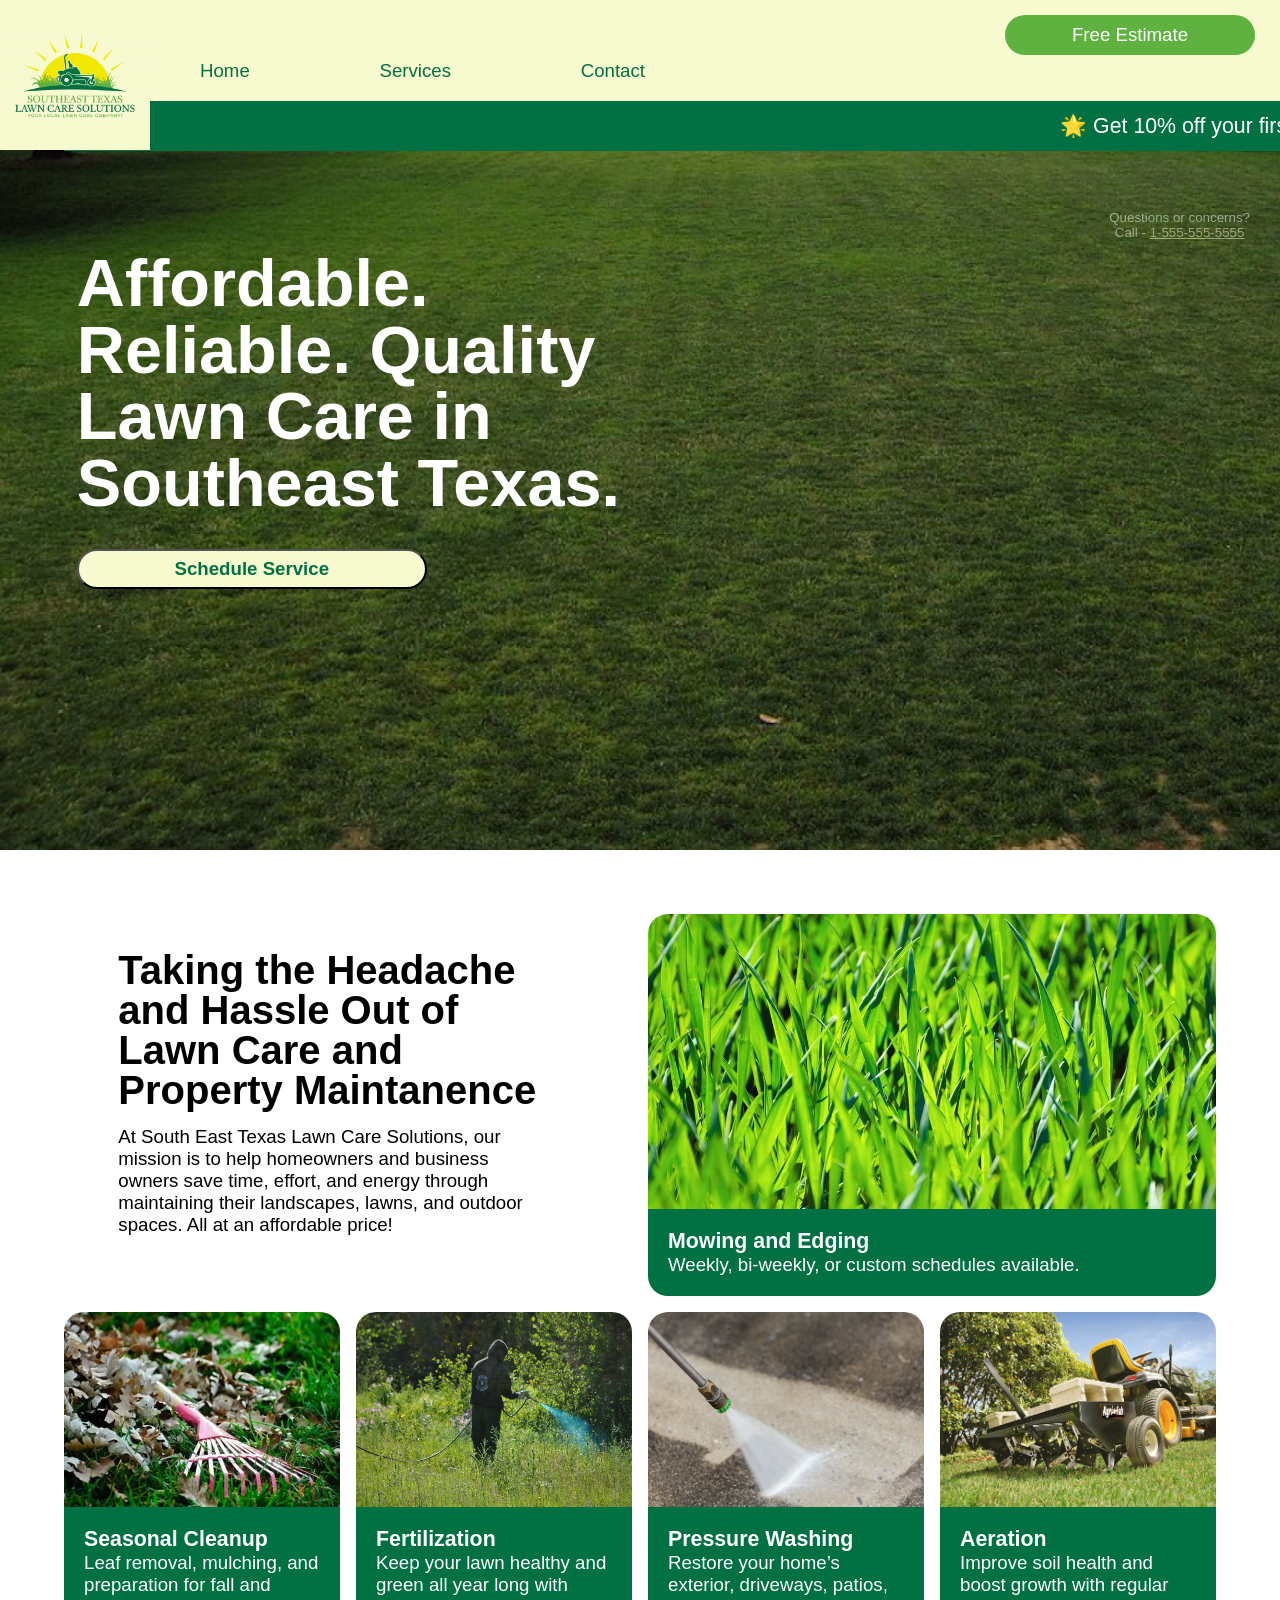
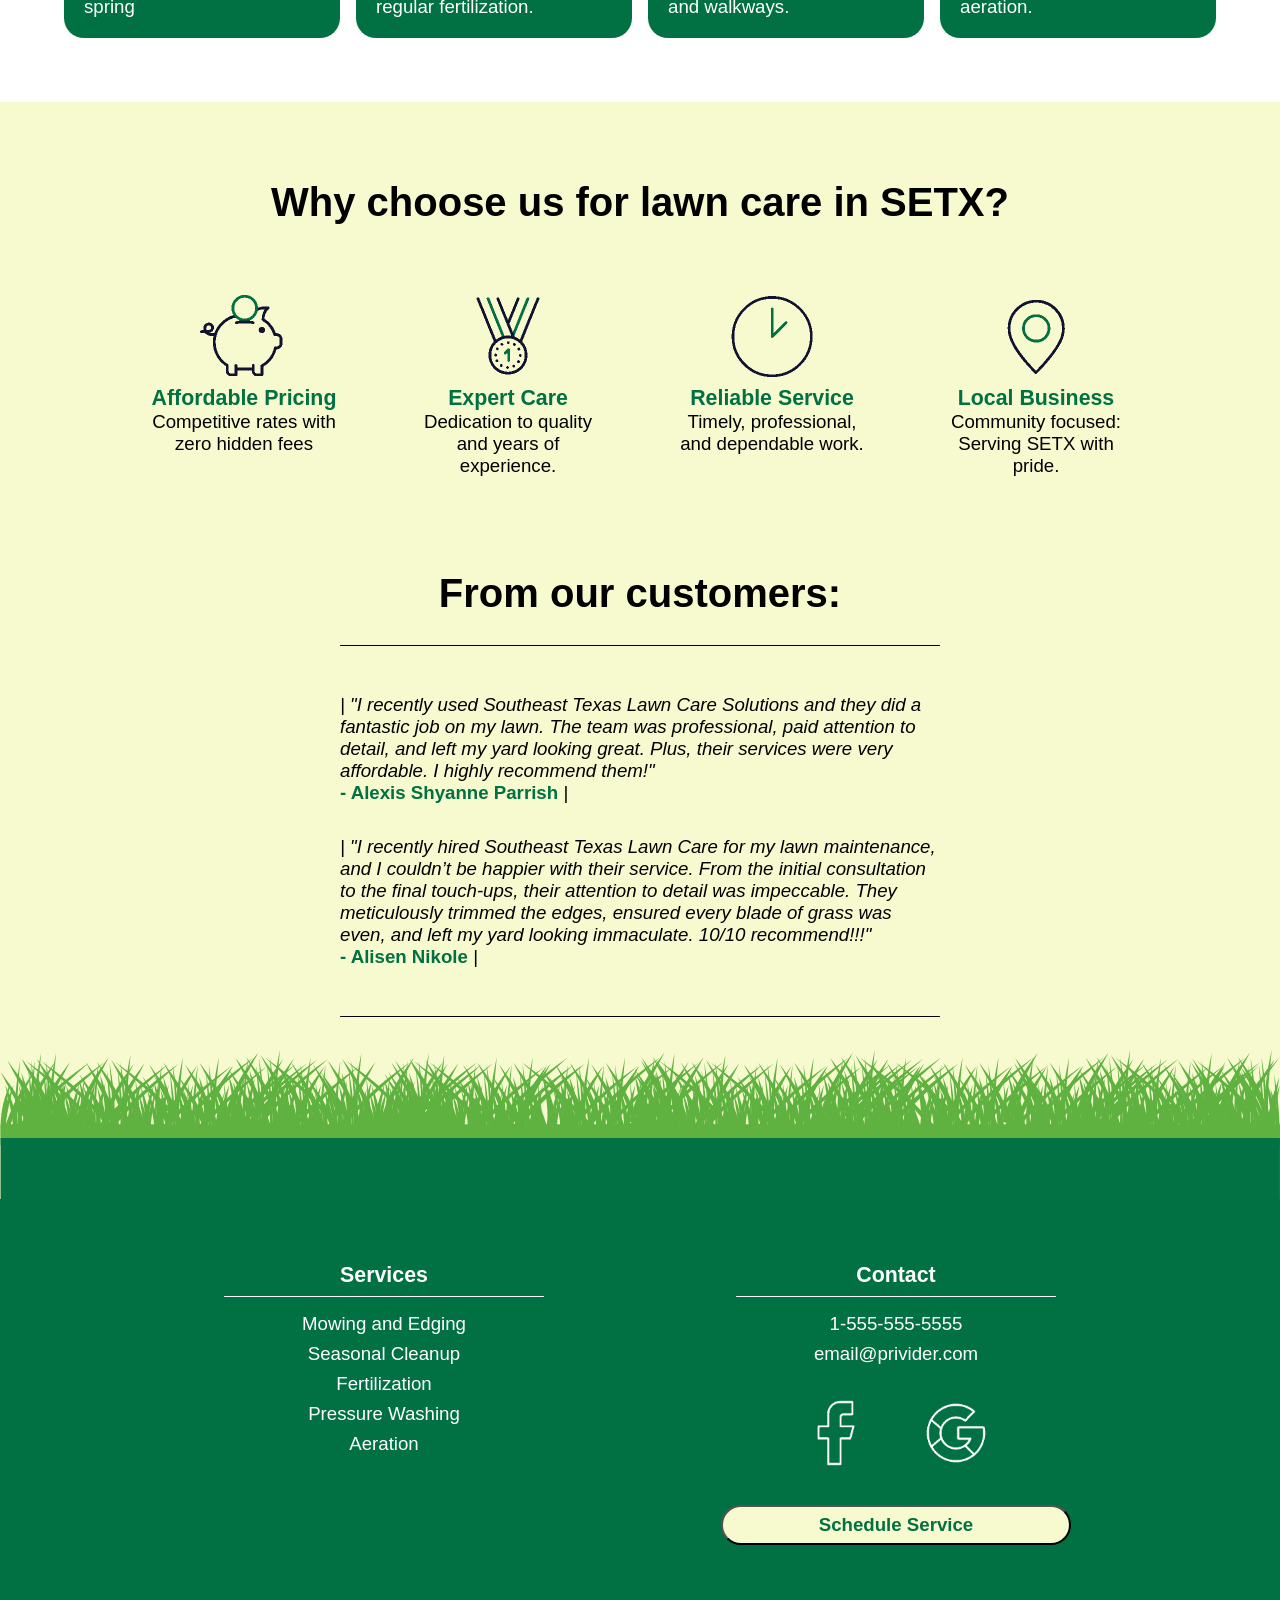
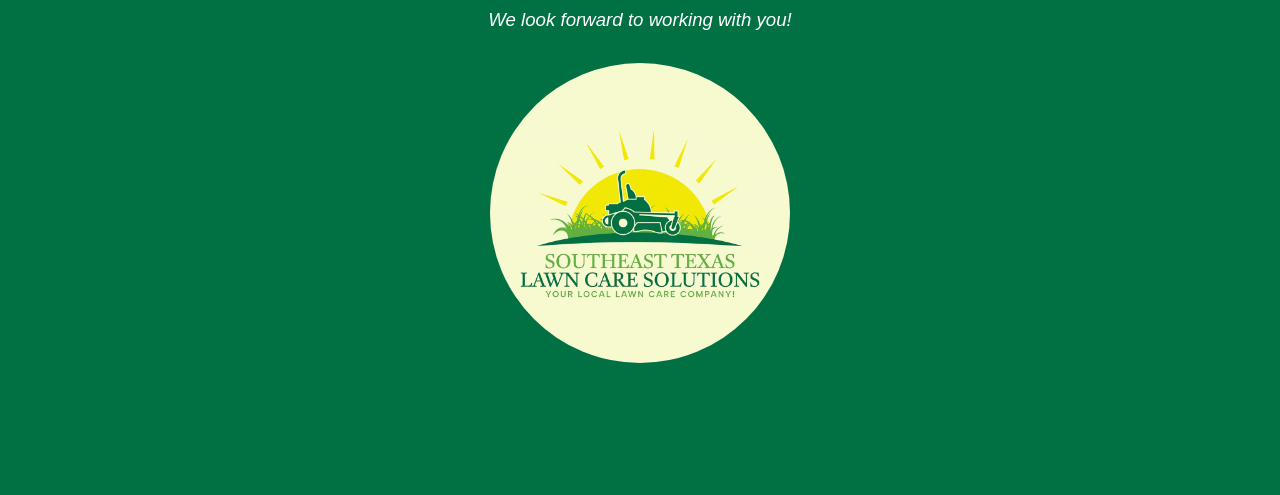
==== index.html @ 1171297b "first commit - pushing code and assets" ====
<!DOCTYPE html>

<head>
    <meta charset="UTF-8">
    <meta name="viewport" content="width=device-width, initial-scale=1.0">
    <meta http-equiv="X-UA-Compatible" content="ie=edge">
    <meta name="robots" content="index, follow" />

    <link rel="stylesheet" href="./style.css">
    <title>Lawn Care</title>


    <!-- scripts -->
    <script src="https://cdnjs.cloudflare.com/ajax/libs/gsap/3.12.2/gsap.min.js"></script>

</head>

<body>
    <nav>
        <img src="./assets/setxLawnCare.jpg" alt="SETX lawncare solutions logo">
        <ul>
            <li>Home</li>
            <li>Services</li>
            <li>Contact</li>
        </ul>
        <button>Free Estimate</button>
        <div>
            <p> 🌟 Get 10% off your first month of lawn care! 🌟 </p>
        </div>
    </nav>
    <section id="hero">
        <h1>Affordable. Reliable. Quality Lawn Care in Southeast Texas.</h1>
        <button>Schedule Service</button>

        <p>Questions or concerns?
            <br>
            Call - <a href="">1-555-555-5555</a>
        </p>
    </section>
    <section id="services">
        <div class="grid">
            <div class="grid-cell large-cell service-grid_wrapper_text">
                <h2>Taking the Headache and Hassle Out of Lawn Care and Property Maintanence</h2>
                <p>At South East Texas Lawn Care Solutions, our mission is to help homeowners and business owners save
                    time, effort, and energy through maintaining their landscapes, lawns, and outdoor spaces. All at an affordable price!</p>
            </div>
            <div class="grid-cell large-cell">
                <div class="service-grid_wrapper service-grid_wrapper_first">
                    <img src="./assets/lc.jpg" alt="a lawn that needs to be cut">
                    <div class="service-grid_wrapper-inner">
                        <h3>Mowing and Edging</h3>
                        <p>Weekly, bi-weekly, or custom schedules available.</p>
                    </div>
                </div>
            </div>
            <div class="grid-cell">
                <div class="service-grid_wrapper">
                    <img src="./assets/seasonal.webp" alt="leaves being raked">
                    <div class="service-grid_wrapper-inner">
                        <h3>Seasonal Cleanup</h3>
                        <p>Leaf removal, mulching, and preparation for fall and spring</p>
                    </div>
                </div>
            </div>
            <div class="grid-cell">
                <div class="service-grid_wrapper">
                    <img src="./assets/wr.jpg" alt="Herbicide being sprayed">
                    <div class="service-grid_wrapper-inner">
                        <h3>Fertilization</h3>
                        <p>Keep your lawn healthy and green all year long with regular fertilization.</p>
                    </div>
                </div>
            </div>
            <div class="grid-cell">
                <div class="service-grid_wrapper">
                    <img src="./assets/pw.jpg" alt="Pressure Washing">
                    <div class="service-grid_wrapper-inner">
                        <h3>Pressure Washing</h3>
                        <p>Restore your home’s exterior, driveways, patios, and walkways.</p>
                    </div>
                </div>
            </div>
            <div class="grid-cell">
                <div class="service-grid_wrapper">
                    <img src="./assets/ae.jpg" alt="Aerating Machine">
                    <div class="service-grid_wrapper-inner">
                        <h3>Aeration</h3>
                        <p>Improve soil health and boost growth with regular aeration.</p>
                    </div>
                </div>
            </div>
        </div>
    </section>
    <section id="why">
        <h2>Why choose us for lawn care in SETX?</h2>
        <div class="why-wrapper">
            <div class="why-item">
                <img src="./assets/piggy.gif" alt="">
                <h3>Affordable Pricing</h3>
                <p>Competitive rates with zero hidden fees</p>
            </div>
            <div class="why-item">
                <img src="./assets/medal.gif" alt="">
                <h3>Expert Care</h3>
                <p>Dedication to quality and years of experience.</p>
            </div>
            <div class="why-item">
                <img src="./assets/clock.gif" alt="">
                <h3>Reliable Service</h3>
                <p>Timely, professional, and dependable work.</p>
            </div>
            <div class="why-item">
                <img src="./assets/location.gif" alt="">
                <h3>Local Business</h3>
                <p>Community focused: Serving SETX with pride.</p>
            </div>
        </div>
        <h2>From our customers:</h2>
        <div class="line"></div>
        <div class="review-wrapper">
            <p>| "I recently used Southeast Texas Lawn Care Solutions and they did a fantastic job on my lawn. The team was professional, paid attention to detail, and left my yard looking great. Plus, their services were very affordable. I highly recommend them!" <br><span> - Alexis Shyanne Parrish</span> |</p>
            <p>| "I recently hired Southeast Texas Lawn Care for my lawn maintenance, and I couldn’t be happier with their service. From the initial consultation to the final touch-ups, their attention to detail was impeccable. They meticulously trimmed the edges, ensured every blade of grass was even, and left my yard looking immaculate. 10/10 recommend!!!" <br> <span> - Alisen Nikole</span> |</p>
        </div>
        <div class="line"></div>
        <!-- why img -->
        <img src="./assets/grass.svg" alt="lawn mower">
    </section>
    <footer>
        <div>
            <h3>Services</h3>
            <div class="line"></div>
            <ul>
                <li><a href="">Mowing and Edging</a></li>
                <li><a href="">Seasonal Cleanup</a></li>
                <li><a href="">Fertilization</a></li>
                <li><a href="">Pressure Washing</a></li>
                <li><a href="">Aeration</a></li>

            </ul>
        </div>
        <div>
            <h3>Contact</h3>
            <div class="line"></div>
            <ul>
                <li><a href="">1-555-555-5555</a></li>
                <li><a href="">email@privider.com</a></li>
            </ul>
            <div class="social-wrapper">
                <a href=""><img src="./assets/fb.gif" alt=""></a>
                <a href=""><img src="./assets/google.gif" alt=""></a>
            </div>
            <button>Schedule Service</button>
        </div>
        <div>
            <p>We look forward to working with you!</p>
            <img class="footer-logo" src="./assets/setxLawnCare.jpg" alt="">
        </div>
    </footer>
    <script src="./script.js"></script>
</body>

</html>
---- style.css ----
@import url(./styles/nav.css);
@import url(./styles/hero.css);
@import url(./styles/services.css);
@import url(./styles/why.css);
@import url(./styles/grid.css);

* {
    box-sizing: border-box;
    margin: 0px;
    padding: 0px;
}

:root {
    --primary: #F7FACF;
    --secondary: #017143;
    --tertiary: #5FB240;
}

html {
    scroll-behavior: smooth;
    font-family: 'Segoe UI', Tahoma, Geneva, Verdana, sans-serif;
    overflow-x: hidden;
}


/* global--------------------------------------------------------------- */

h1 {
    font-size: clamp(30pt, 6vw, 50pt);
    line-height: clamp(31pt, 6.2vw, 50pt);
    width: 100%;
    color: #fff;
}

h2 {
    font-size: clamp(20pt, 4vw, 30pt);
    line-height: clamp(20pt, 4vw, 30pt);

}

h3 {
    font-size: clamp(14pt, 2.5vw, 16pt);
}

p, li {
    font-size: clamp(12pt, 2vw, 14pt);
}

ul {
    list-style: none;
}

/* footer ---------------------------------------------------------------- */

footer {
    display: flex;
    flex-direction: row;
    flex-wrap: wrap;
    justify-content: space-around;
    width: 100%;
    height: auto;
    padding: 64px 10vw;
    z-index: 10;
    color: #fff;
    background-color: var(--secondary);

}

footer .line {
    background-color: #fff;
    width: 80%;
    margin: 8px auto 16px;
}

footer div {
    width: 100%;
    max-width: 400px;
    text-align: center;
    margin-bottom: 64px;
}

footer div ul li {
    margin-bottom: 8px;
}

footer div ul li a {
    color: #fff;
    text-decoration: none;
}

footer .social-wrapper {
    display: flex;
    flex-direction: row;
    justify-content: space-around;
    width: 60%;
    height: auto;
    margin: auto;
    margin-top: 32px;
    margin-bottom: 0px;
}

footer .social-wrapper a {
    width: 30%;
    max-width: 80px;
}

footer .social-wrapper a img {
    width: 100%;
    margin: auto;
}

footer button {
    width: 100%;
    max-width: 350px;
    height: 40px;
    margin-top: 32px;
    background-color: var(--primary);
    color: var(--secondary);
    border-radius: 50px;
    font-size: 14pt;
    font-weight: bold;
}

footer div p {
    font-size: clamp( 14pt, 7vw 18pt);
    width: 100%;
    font-style: italic;
    font-weight: light;
    margin: auto;
    margin-bottom: 32px;
}


.footer-logo {
    width: 100%;
    max-width: 300px;
    margin: auto;
    border-radius: 50%;
}
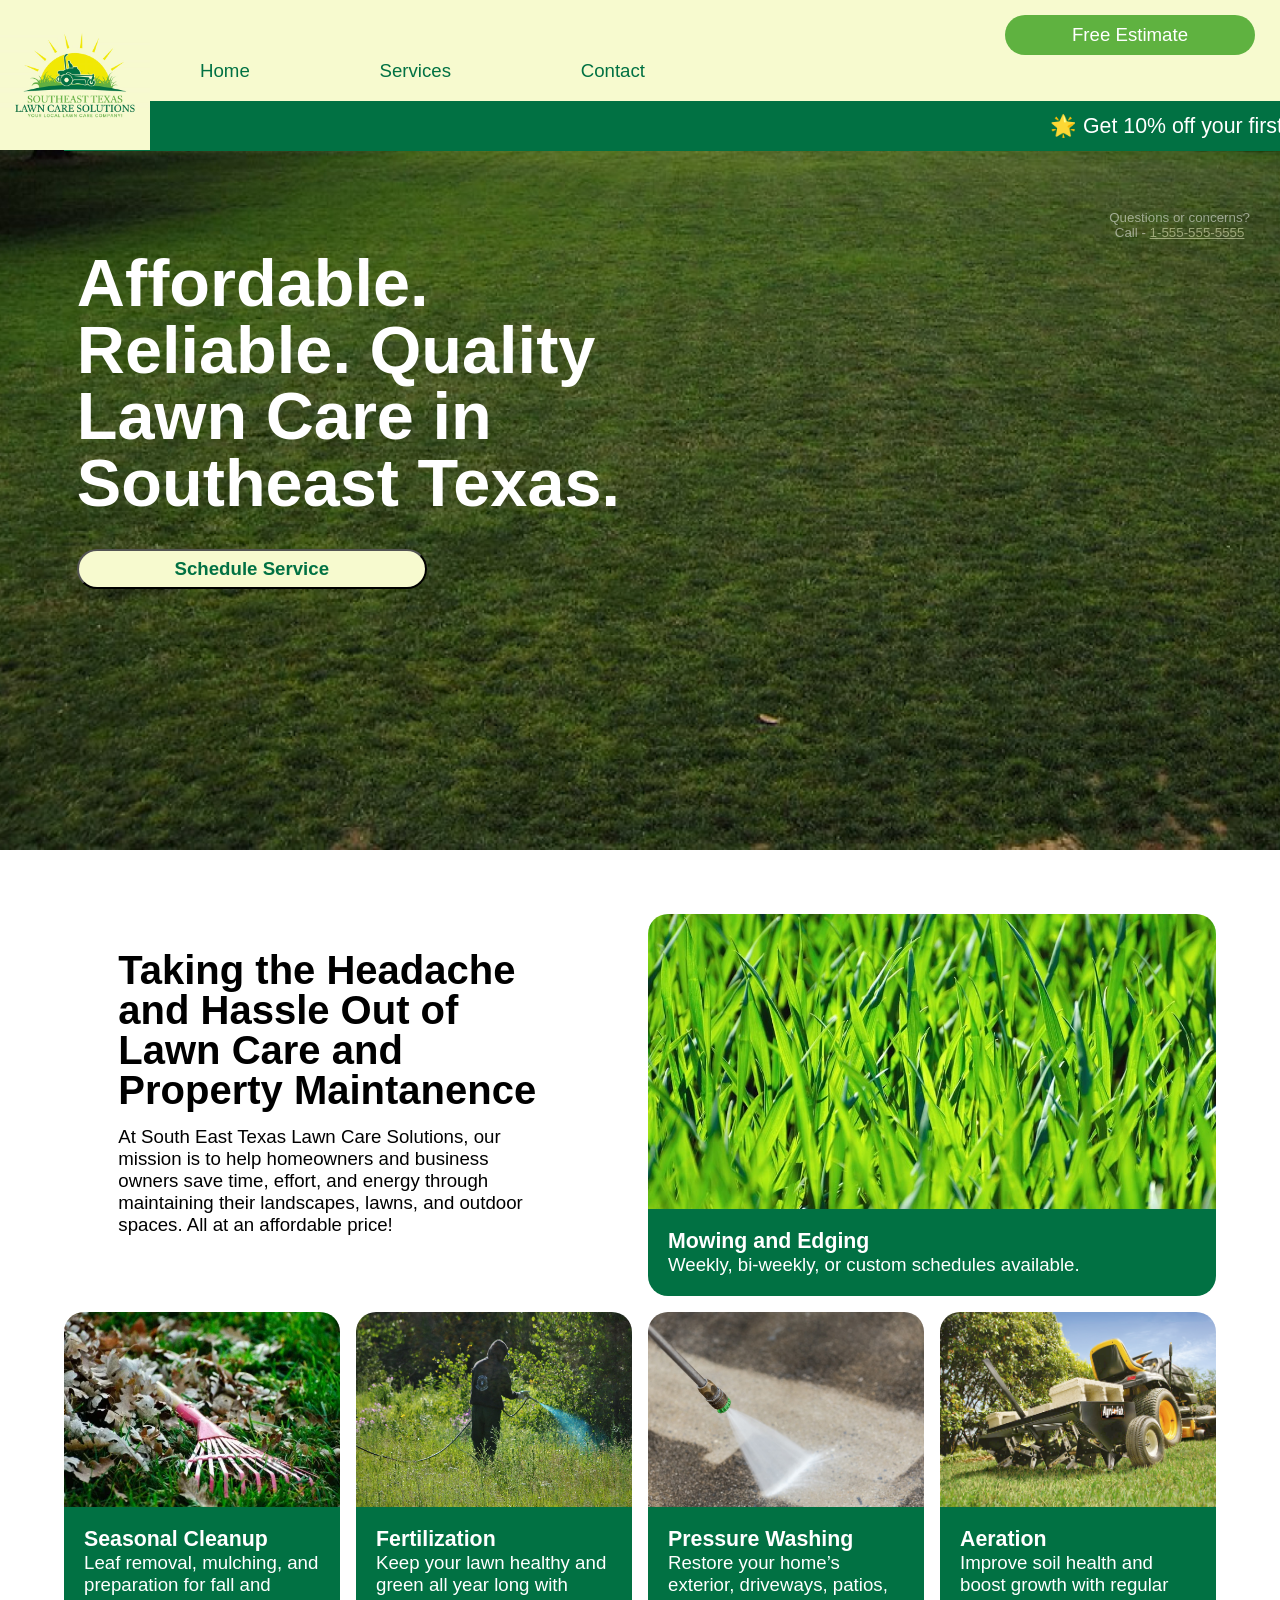
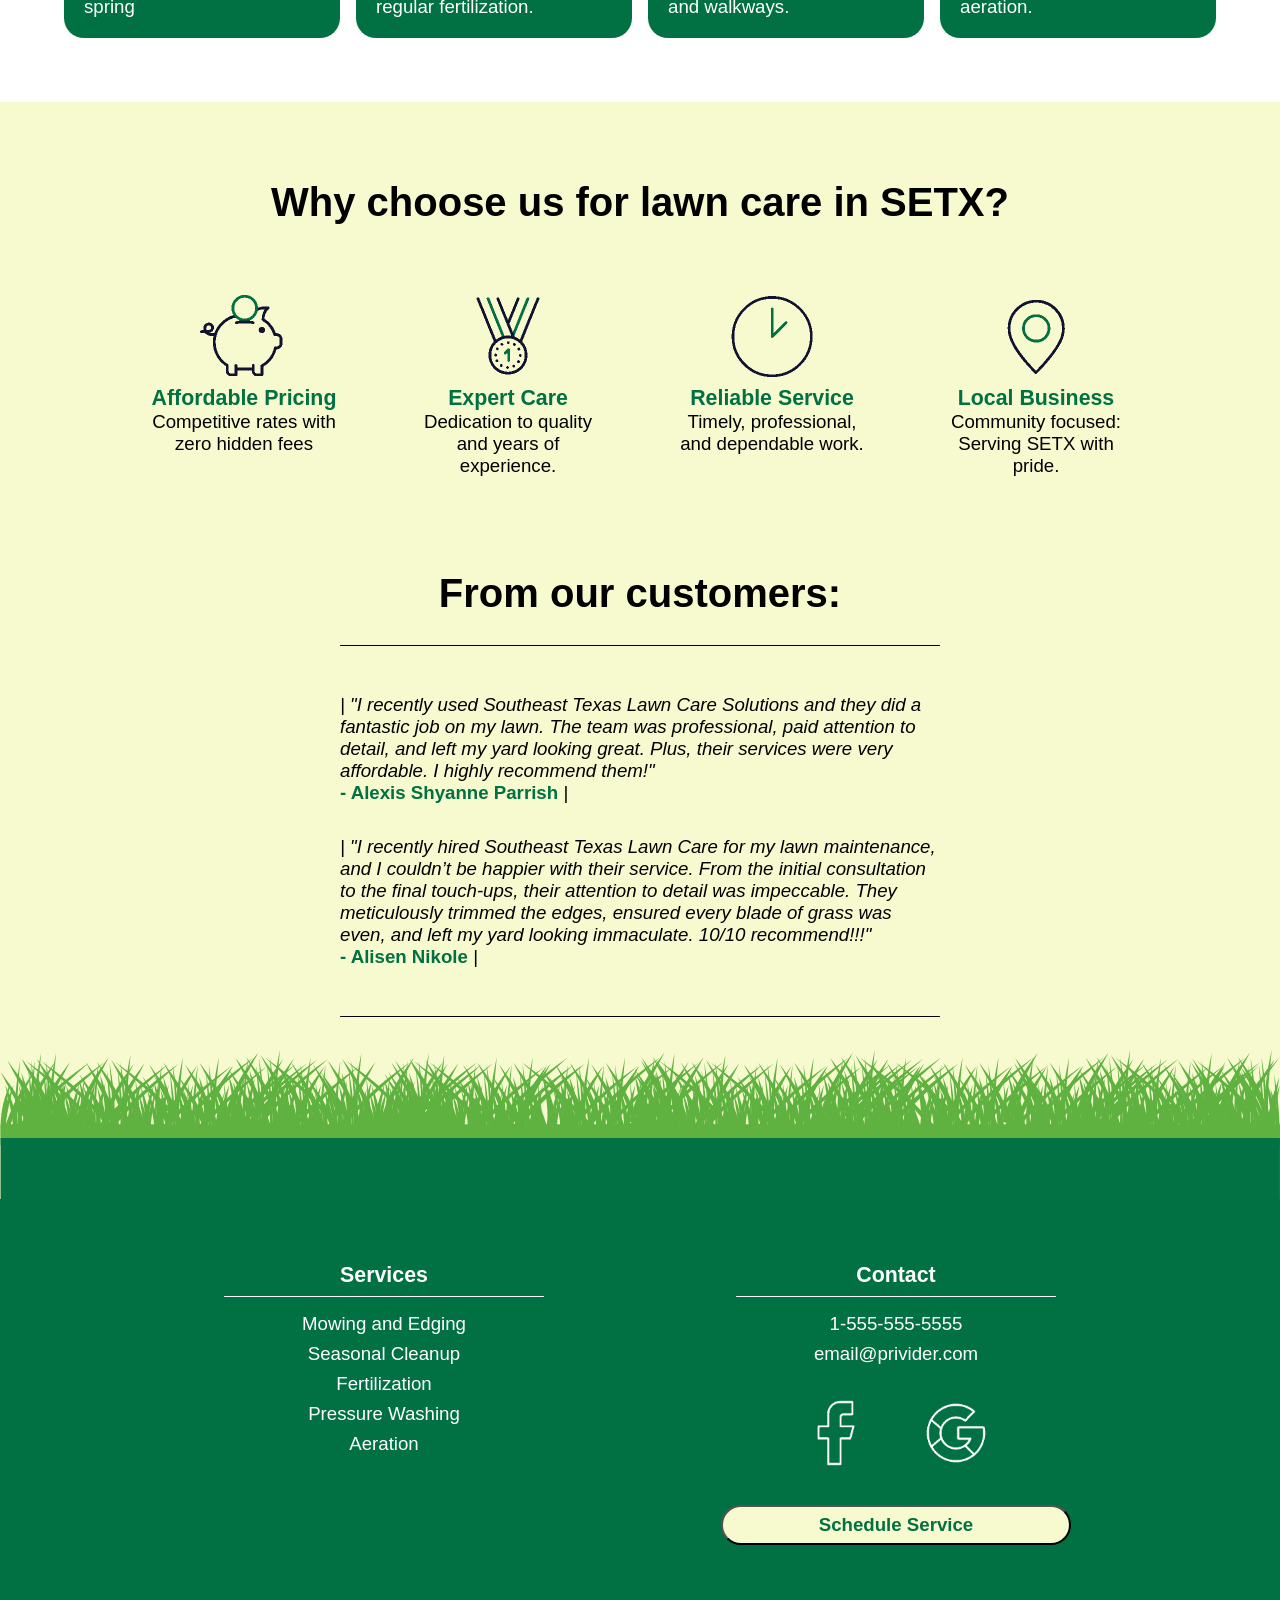
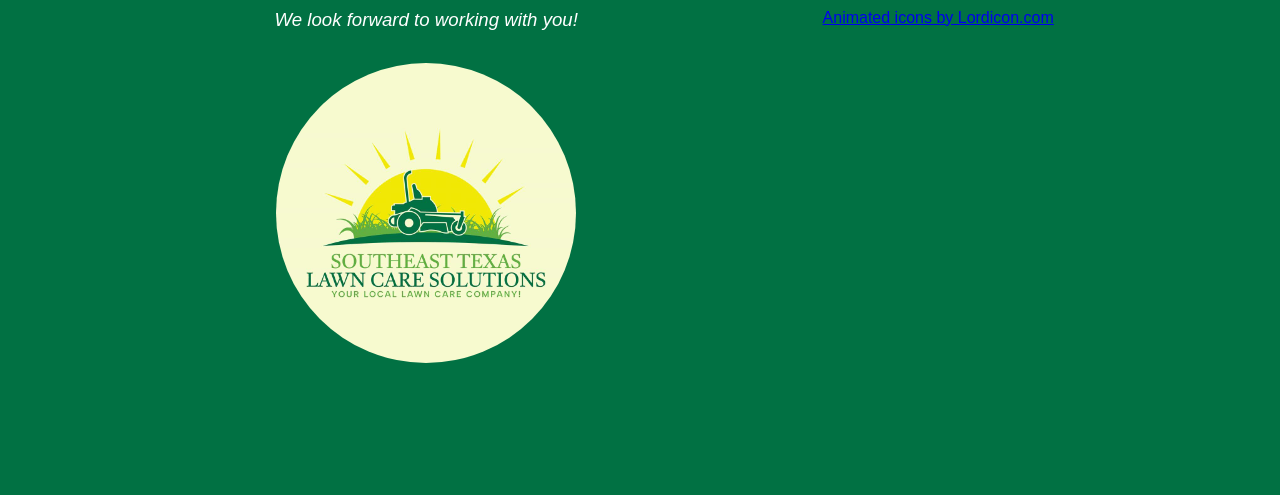
==== commit 45578f19: "Added lordicon attribution" ====
--- a/index.html
+++ b/index.html
@@ -155,6 +155,7 @@
             <p>We look forward to working with you!</p>
             <img class="footer-logo" src="./assets/setxLawnCare.jpg" alt="">
         </div>
+        <a href="https://lordicon.com/">Animated icons by Lordicon.com</a>
     </footer>
     <script src="./script.js"></script>
 </body>
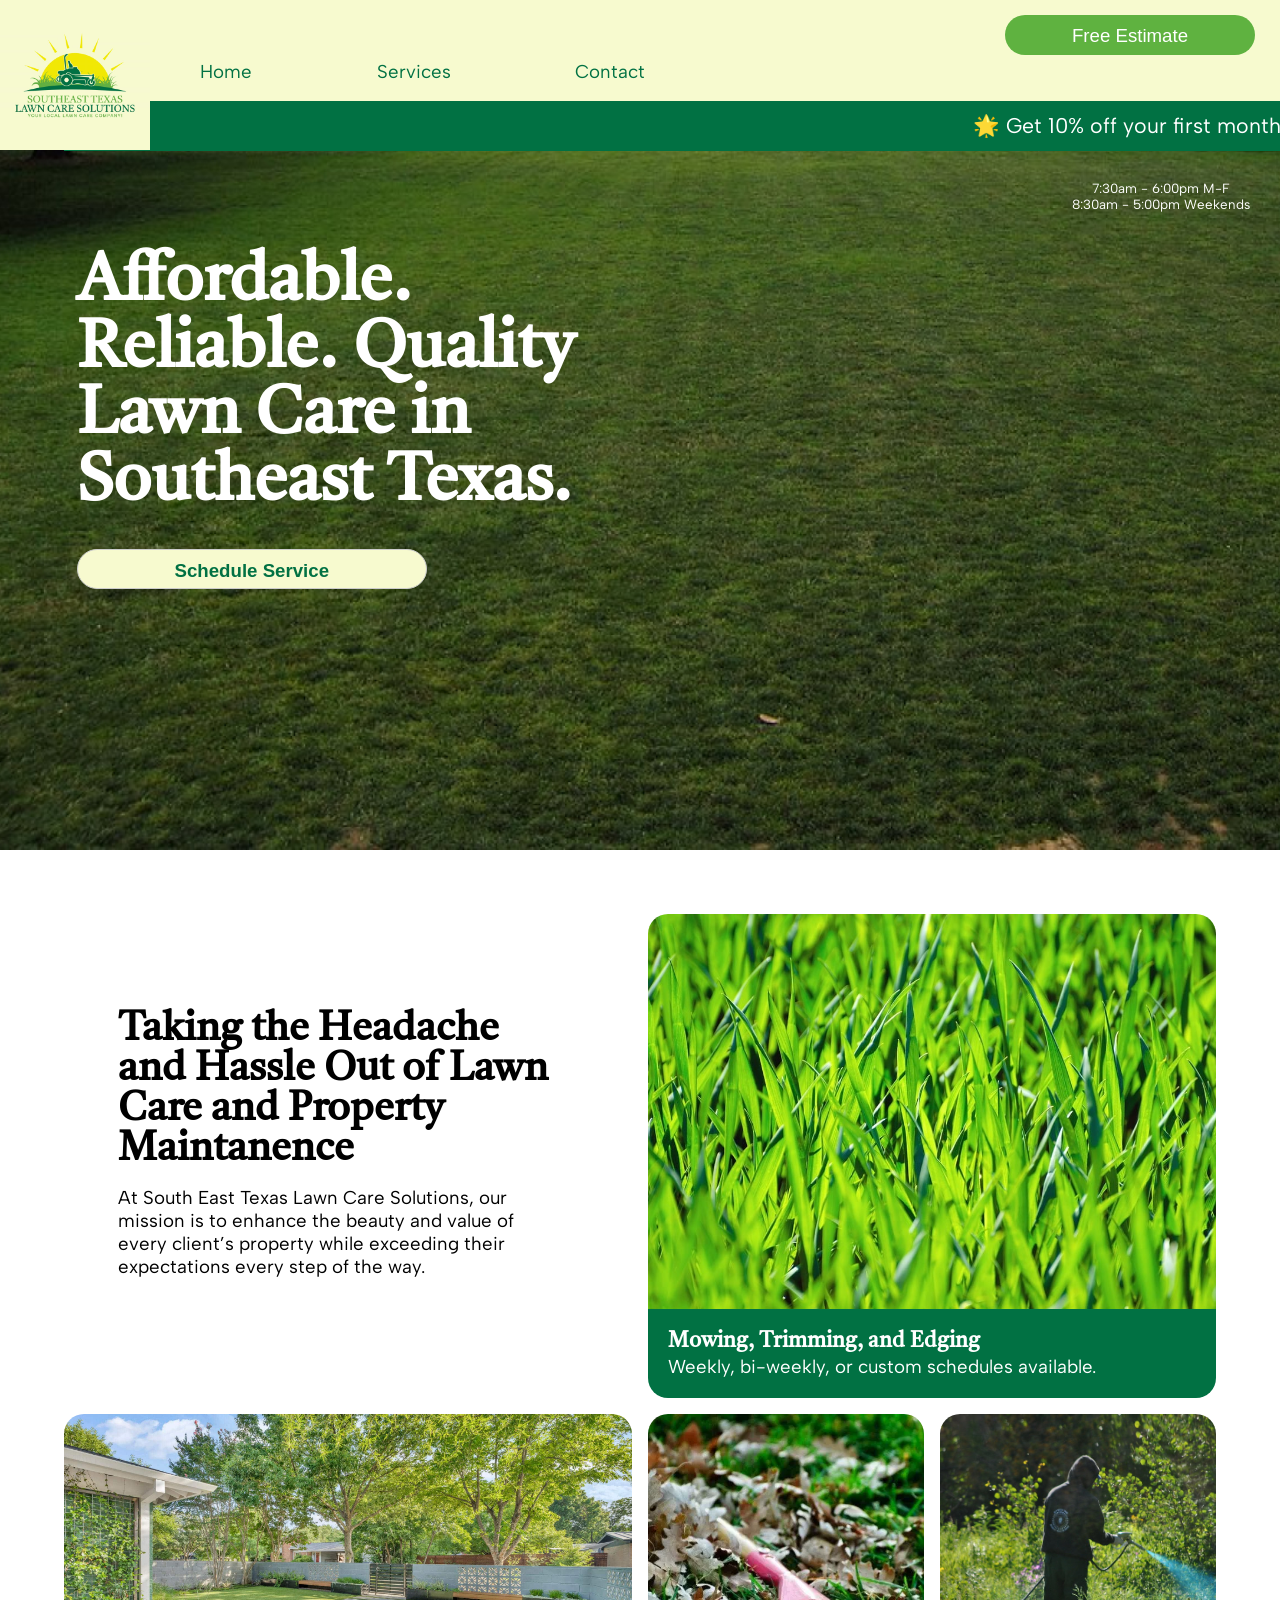
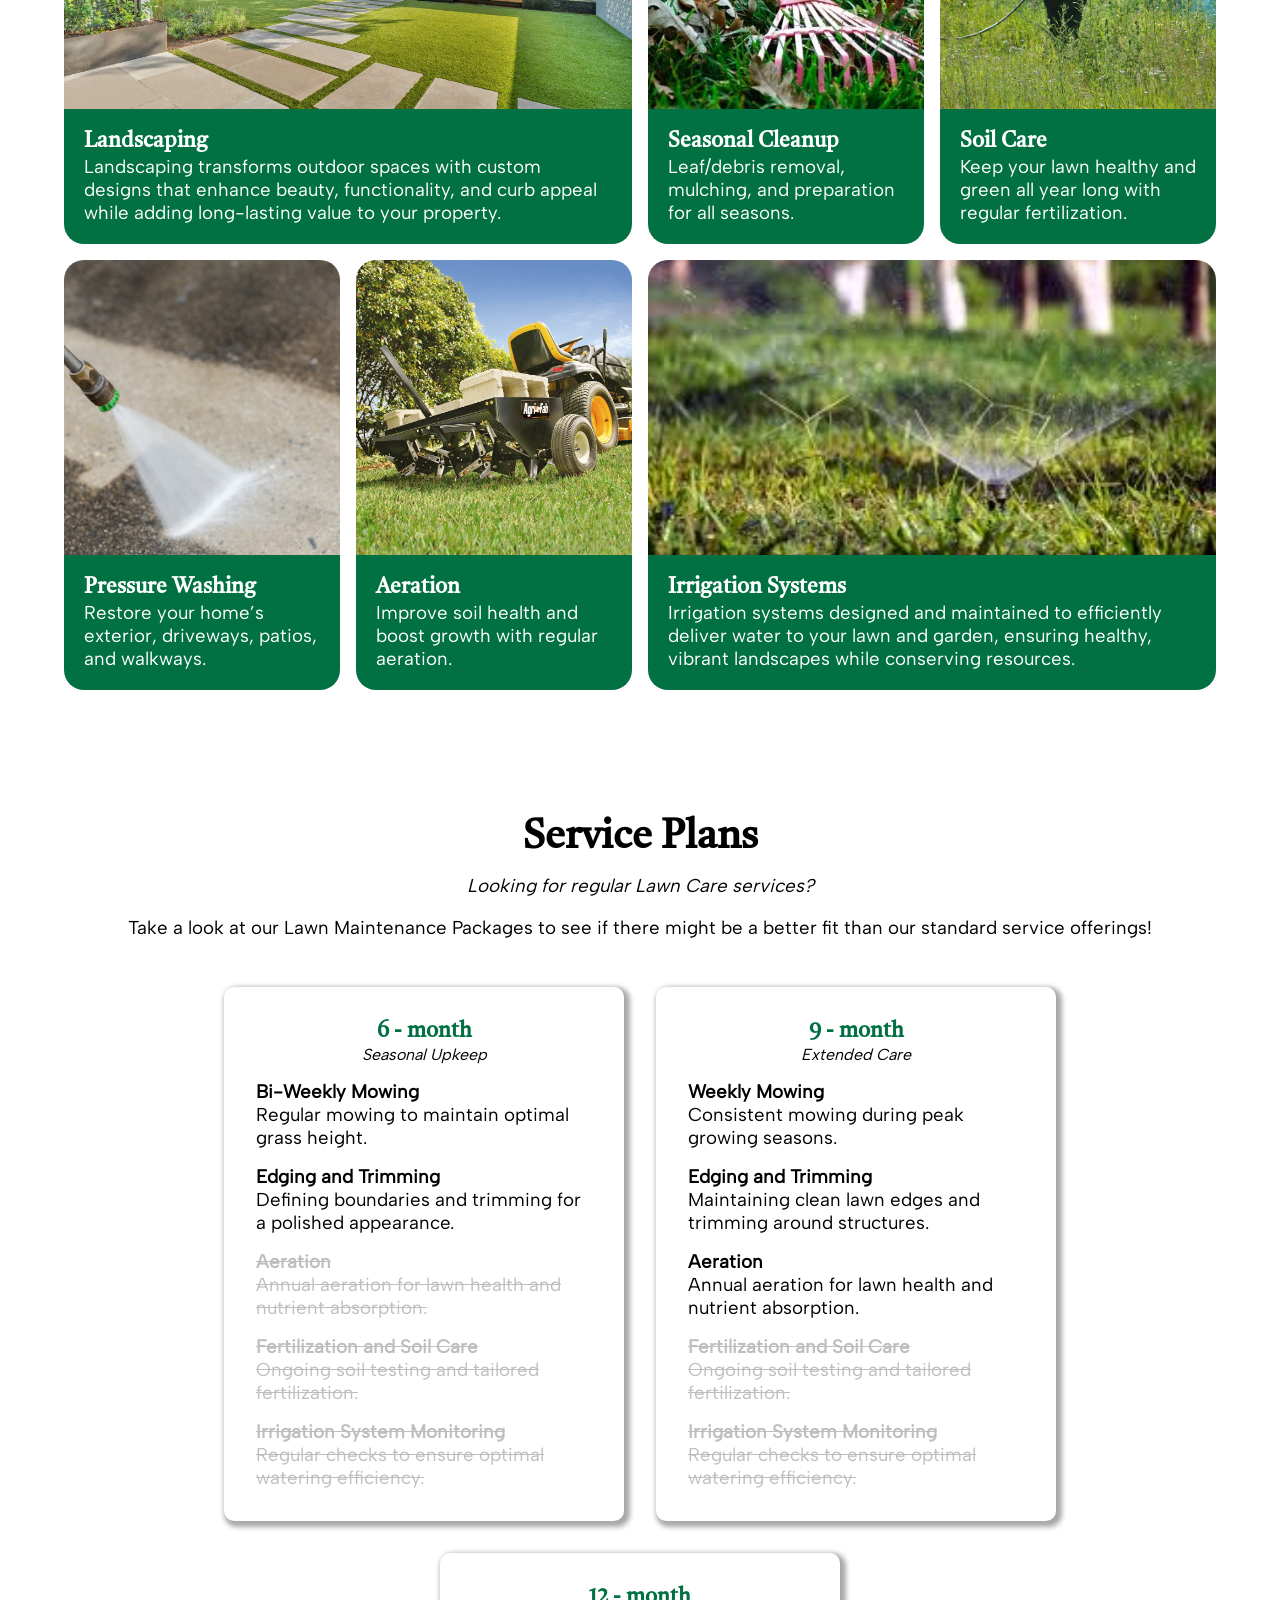
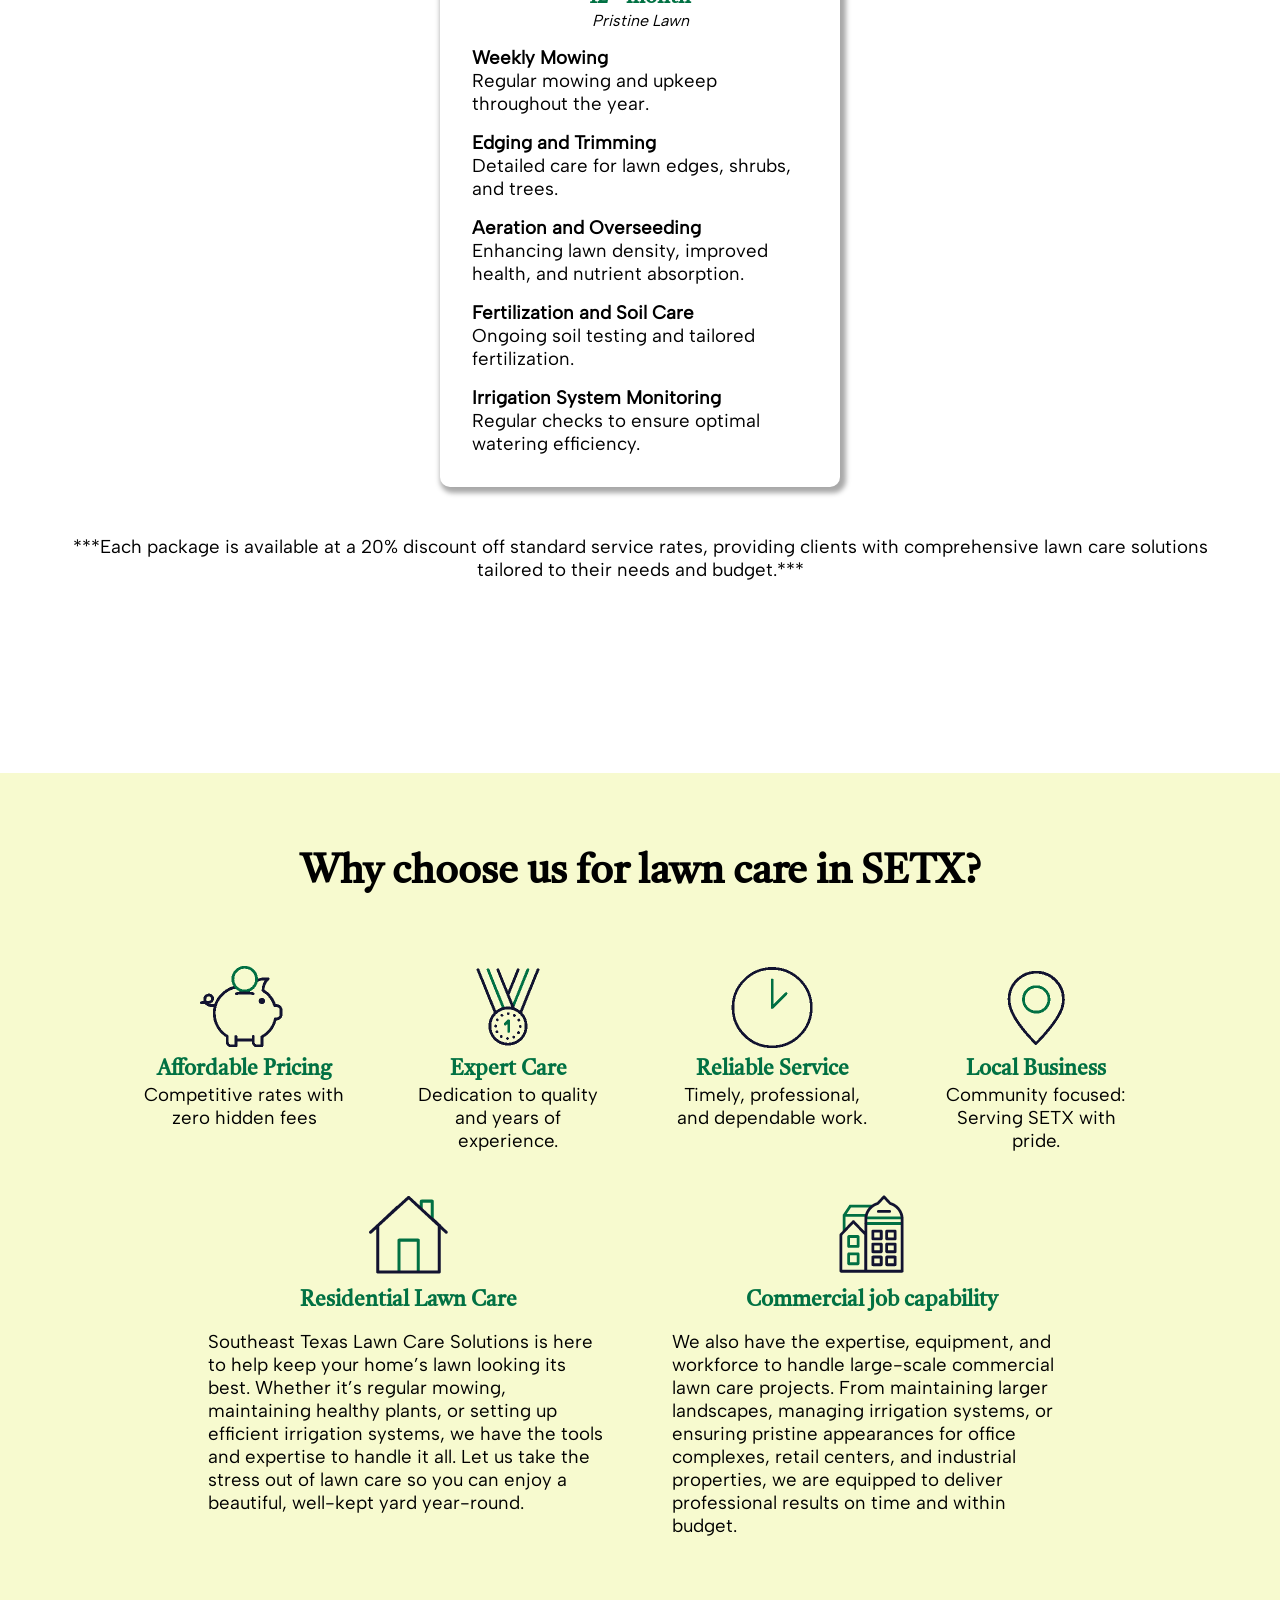
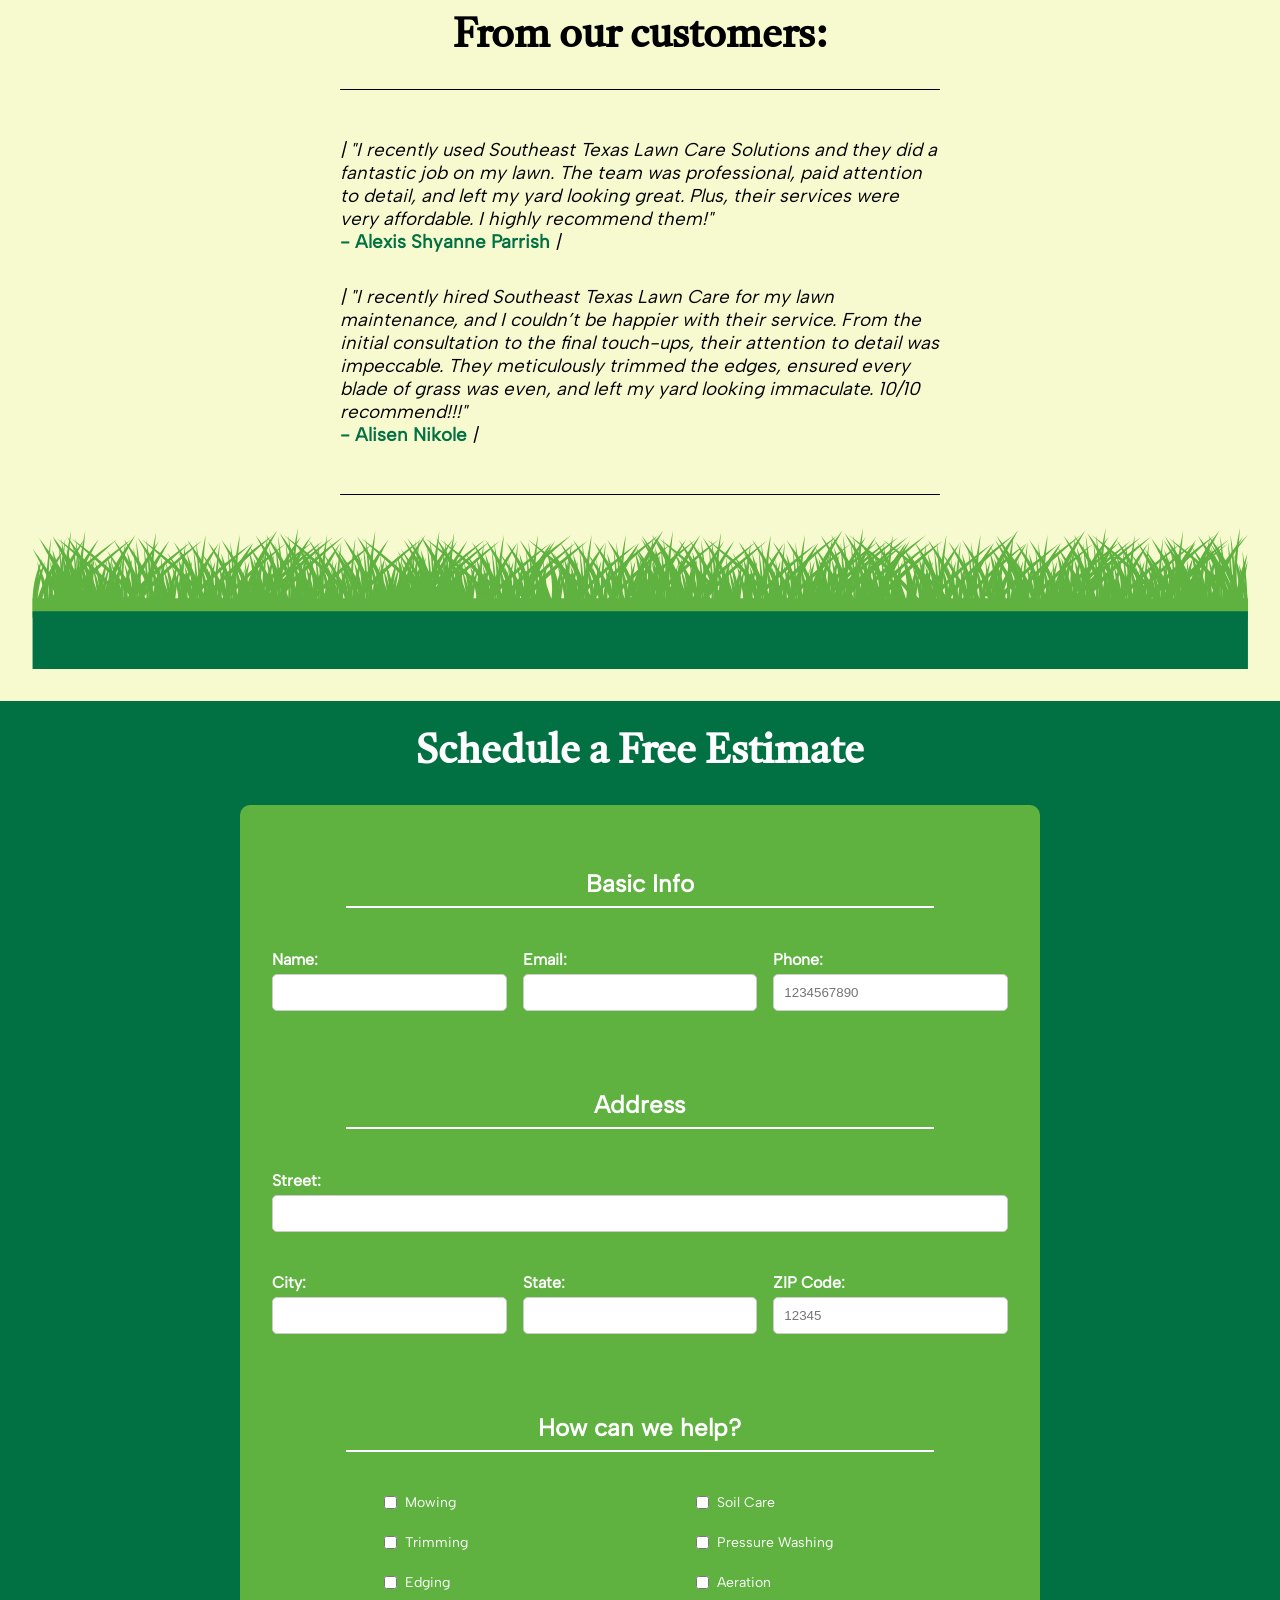
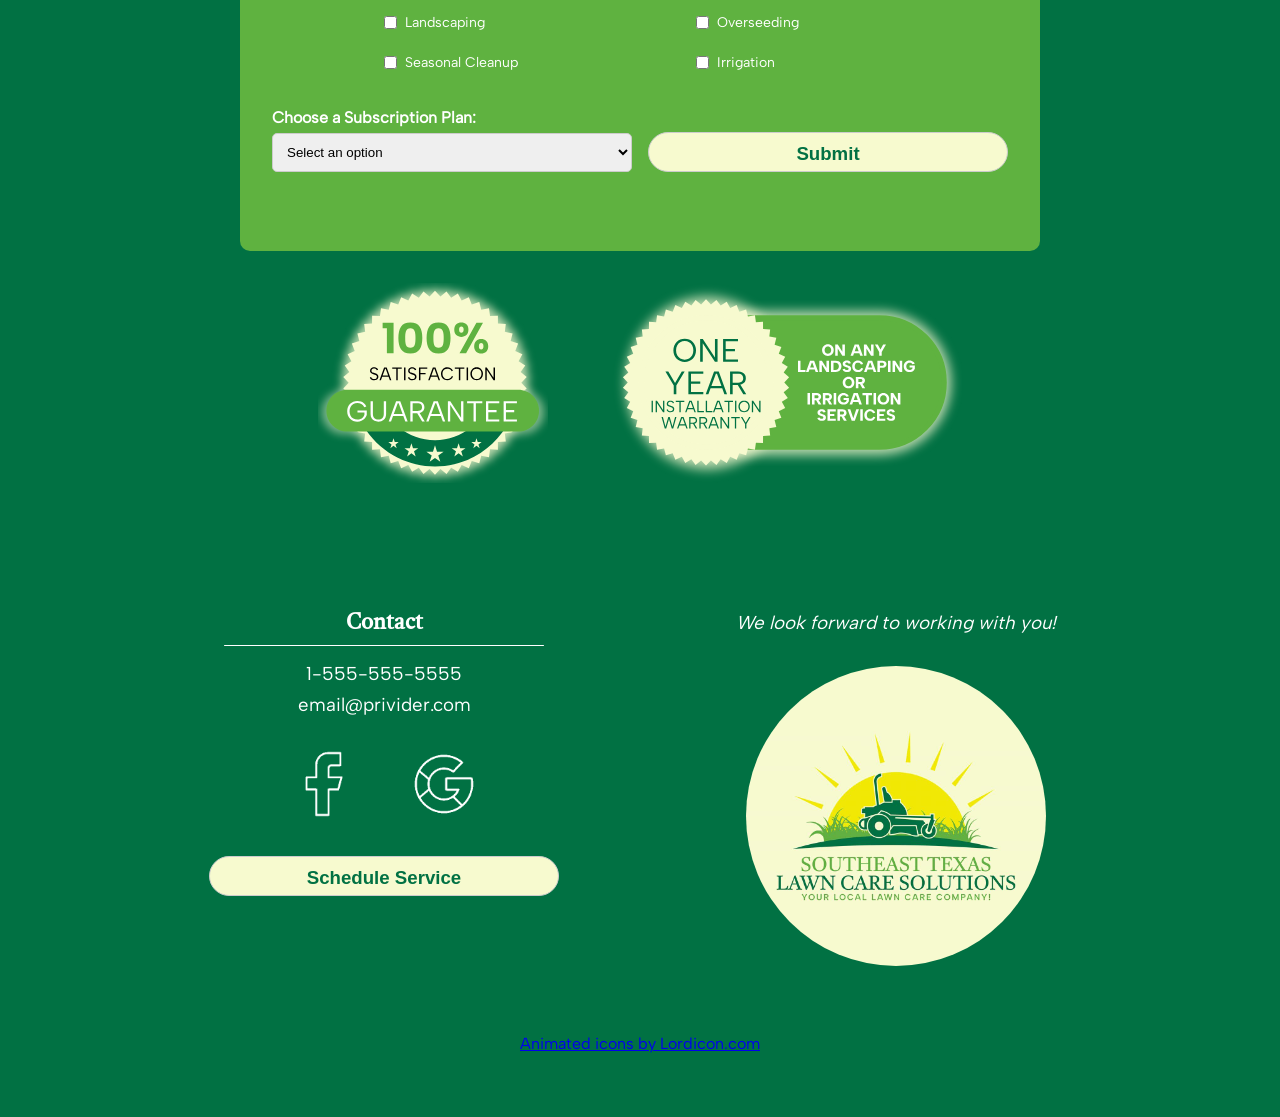
==== commit 9dded2b2: "Added fonts, added in and adjusted layout of new services, styled form and added in requested featur" ====
--- a/index.html
+++ b/index.html
@@ -32,33 +32,43 @@
         <h1>Affordable. Reliable. Quality Lawn Care in Southeast Texas.</h1>
         <button>Schedule Service</button>
 
-        <p>Questions or concerns?
+        <p> 7:30am - 6:00pm M-F
             <br>
-            Call - <a href="">1-555-555-5555</a>
+            8:30am - 5:00pm Weekends
         </p>
     </section>
     <section id="services">
         <div class="grid">
             <div class="grid-cell large-cell service-grid_wrapper_text">
                 <h2>Taking the Headache and Hassle Out of Lawn Care and Property Maintanence</h2>
-                <p>At South East Texas Lawn Care Solutions, our mission is to help homeowners and business owners save
-                    time, effort, and energy through maintaining their landscapes, lawns, and outdoor spaces. All at an affordable price!</p>
+                <p>At South East Texas Lawn Care Solutions, our mission is to enhance the beauty and value of every
+                    client’s property while exceeding their expectations every step of the way.</p>
             </div>
             <div class="grid-cell large-cell">
                 <div class="service-grid_wrapper service-grid_wrapper_first">
                     <img src="./assets/lc.jpg" alt="a lawn that needs to be cut">
                     <div class="service-grid_wrapper-inner">
-                        <h3>Mowing and Edging</h3>
+                        <h3>Mowing, Trimming, and Edging</h3>
                         <p>Weekly, bi-weekly, or custom schedules available.</p>
                     </div>
                 </div>
             </div>
+            <div class="grid-cell large-cell">
+                <div class="service-grid_wrapper">
+                    <img src="./assets/landscaping.jpg" alt="Aerating Machine">
+                    <div class="service-grid_wrapper-inner">
+                        <h3>Landscaping</h3>
+                        <p>Landscaping transforms outdoor spaces with custom designs that enhance beauty, functionality,
+                            and curb appeal while adding long-lasting value to your property.</p>
+                    </div>
+                </div>
+            </div>
             <div class="grid-cell">
                 <div class="service-grid_wrapper">
                     <img src="./assets/seasonal.webp" alt="leaves being raked">
                     <div class="service-grid_wrapper-inner">
                         <h3>Seasonal Cleanup</h3>
-                        <p>Leaf removal, mulching, and preparation for fall and spring</p>
+                        <p>Leaf/debris removal, mulching, and preparation for all seasons.</p>
                     </div>
                 </div>
             </div>
@@ -66,7 +76,7 @@
                 <div class="service-grid_wrapper">
                     <img src="./assets/wr.jpg" alt="Herbicide being sprayed">
                     <div class="service-grid_wrapper-inner">
-                        <h3>Fertilization</h3>
+                        <h3>Soil Care</h3>
                         <p>Keep your lawn healthy and green all year long with regular fertilization.</p>
                     </div>
                 </div>
@@ -89,6 +99,105 @@
                     </div>
                 </div>
             </div>
+            <div class="grid-cell large-cell">
+                <div class="service-grid_wrapper">
+                    <img src="./assets/irrigation.jpg" alt="Aerating Machine">
+                    <div class="service-grid_wrapper-inner">
+                        <h3>Irrigation Systems</h3>
+                        <p>Irrigation systems designed and maintained to efficiently deliver water to your lawn and
+                            garden, ensuring healthy, vibrant landscapes while conserving resources.</p>
+                    </div>
+                </div>
+            </div>
+        </div>
+        <div class="service-plans">
+            <h2>Service Plans</h2>
+            <p><em>Looking for regular Lawn Care services?</em></p>
+            <br>
+            <p>Take a look at our Lawn Maintenance Packages to see if there might be a better fit than our standard
+                service offerings!</p>
+            <div class="service-plans_item-wrapper">
+                <div class="service-plans_item">
+                    <h3>6 - month</h3>
+                    <span><em>Seasonal Upkeep</em></span>
+                    <ul>
+                        <li>
+                            <h4>Bi-Weekly Mowing</h4>
+                            <p>Regular mowing to maintain optimal grass height.</p>
+                        </li>
+                        <li>
+                            <h4>Edging and Trimming</h4>
+                            <p>Defining boundaries and trimming for a polished appearance.</p>
+                        </li>
+                        <li class="non-offer">
+                            <h4>Aeration</h4>
+                            <p>Annual aeration for lawn health and nutrient absorption.</p>
+                        </li>
+                        <li class="non-offer">
+                            <h4>Fertilization and Soil Care</h4>
+                            <p>Ongoing soil testing and tailored fertilization.</p>
+                        </li>
+                        <li class="non-offer">
+                            <h4>Irrigation System Monitoring</h4>
+                            <p>Regular checks to ensure optimal watering efficiency.</p>
+                        </li>
+                    </ul>
+                </div>
+                <div class="service-plans_item">
+                    <h3>9 - month</h3>
+                    <span><em>Extended Care</em></span>
+                    <ul>
+                        <li>
+                            <h4>Weekly Mowing</h4>
+                            <p>Consistent mowing during peak growing seasons.</p>
+                        </li>
+                        <li>
+                            <h4>Edging and Trimming</h4>
+                            <p>Maintaining clean lawn edges and trimming around structures.</p>
+                        </li>
+                        <li>
+                            <h4>Aeration</h4>
+                            <p>Annual aeration for lawn health and nutrient absorption.</p>
+                        </li>
+                        <li class="non-offer">
+                            <h4>Fertilization and Soil Care</h4>
+                            <p>Ongoing soil testing and tailored fertilization.</p>
+                        </li>
+                        <li class="non-offer">
+                            <h4>Irrigation System Monitoring</h4>
+                            <p>Regular checks to ensure optimal watering efficiency.</p>
+                        </li>
+                    </ul>
+                </div>
+                <div class="service-plans_item">
+                    <h3>12 - month</h3>
+                    <span><em>Pristine Lawn</em></span>
+                    <ul>
+                        <li>
+                            <h4>Weekly Mowing</h4>
+                            <p>Regular mowing and upkeep throughout the year.</p>
+                        </li>
+                        <li>
+                            <h4>Edging and Trimming</h4>
+                            <p>Detailed care for lawn edges, shrubs, and trees.</p>
+                        </li>
+                        <li>
+                            <h4>Aeration and Overseeding</h4>
+                            <p>Enhancing lawn density, improved health, and nutrient absorption.</p>
+                        </li>
+                        <li>
+                            <h4>Fertilization and Soil Care</h4>
+                            <p>Ongoing soil testing and tailored fertilization.</p>
+                        </li>
+                        <li>
+                            <h4>Irrigation System Monitoring</h4>
+                            <p>Regular checks to ensure optimal watering efficiency.</p>
+                        </li>
+                    </ul>
+                </div>
+            </div>
+            <p>***Each package is available at a 20% discount off standard service rates, providing clients with
+                comprehensive lawn care solutions tailored to their needs and budget.***</p>
         </div>
     </section>
     <section id="why">
@@ -114,30 +223,170 @@
                 <h3>Local Business</h3>
                 <p>Community focused: Serving SETX with pride.</p>
             </div>
+            <div class="about-wrapper">
+                <div class="about-wrapper_inner">
+                    <img src="./assets/residential.gif" alt="">
+                    <h3>Residential Lawn Care</h3>
+                    <p>Southeast Texas Lawn Care Solutions is here to help keep your home’s lawn looking its best.
+                        Whether it’s regular mowing, maintaining healthy plants, or setting up efficient irrigation
+                        systems, we have the tools and expertise to handle it all. Let us take the stress out of lawn
+                        care so you can enjoy a beautiful, well-kept yard year-round.</p>
+                </div>
+                <div class="about-wrapper_inner">
+                    <img src="./assets/commercial.gif" alt="">
+                    <h3>Commercial job capability</h3>
+                    <p>We also have the expertise, equipment, and workforce to handle large-scale
+                        commercial lawn care projects. From maintaining larger landscapes, managing irrigation
+                        systems, or ensuring pristine appearances for office complexes, retail centers, and industrial
+                        properties, we are equipped to deliver professional results on time and within budget.</p>
+                </div>
+            </div>
         </div>
         <h2>From our customers:</h2>
         <div class="line"></div>
         <div class="review-wrapper">
-            <p>| "I recently used Southeast Texas Lawn Care Solutions and they did a fantastic job on my lawn. The team was professional, paid attention to detail, and left my yard looking great. Plus, their services were very affordable. I highly recommend them!" <br><span> - Alexis Shyanne Parrish</span> |</p>
-            <p>| "I recently hired Southeast Texas Lawn Care for my lawn maintenance, and I couldn’t be happier with their service. From the initial consultation to the final touch-ups, their attention to detail was impeccable. They meticulously trimmed the edges, ensured every blade of grass was even, and left my yard looking immaculate. 10/10 recommend!!!" <br> <span> - Alisen Nikole</span> |</p>
+            <p>| "I recently used Southeast Texas Lawn Care Solutions and they did a fantastic job on my lawn. The team
+                was professional, paid attention to detail, and left my yard looking great. Plus, their services were
+                very affordable. I highly recommend them!" <br><span> - Alexis Shyanne Parrish</span> |</p>
+            <p>| "I recently hired Southeast Texas Lawn Care for my lawn maintenance, and I couldn’t be happier with
+                their service. From the initial consultation to the final touch-ups, their attention to detail was
+                impeccable. They meticulously trimmed the edges, ensured every blade of grass was even, and left my yard
+                looking immaculate. 10/10 recommend!!!" <br> <span> - Alisen Nikole</span> |</p>
         </div>
         <div class="line"></div>
         <!-- why img -->
         <img src="./assets/grass.svg" alt="lawn mower">
     </section>
+    <section id="contact">
+        <h2>Schedule a Free Estimate</h2>
+        <div class="contact-wrapper">
+            <div>
+                <form action="/submit" method="POST">
+                    <label for="basic" class="form-section-label">Basic Info</label>
+                    <div id="basic" class="form-container">
+                        <!-- Name, Email, and Phone -->
+                        <div class="form-container_inner">
+                            <label for="name">Name:</label>
+                            <input type="text" id="name" name="name" required>
+                        </div>
+                        <div class="form-container_inner">
+                            <label for="email">Email:</label>
+                            <input type="email" id="email" name="email" required>
+                        </div>
+                        <div class="form-container_inner">
+                            <label for="phone">Phone:</label>
+                            <input type="tel" id="phone" name="phone" pattern="[0-9]{10}" required
+                                placeholder="1234567890">
+                        </div>
+                    </div>
+
+                    <!-- Address Block -->
+                    <label for="address" class="form-section-label">Address</label>
+                    <div id="address" class="form-container">
+                        <div class="form-container_inner">
+                            <label for="street">Street:</label>
+                            <input type="text" id="street" name="street" required>
+                        </div>
+                        <div class="form-container_inner">
+                            <label for="city">City:</label>
+                            <input type="text" id="city" name="city" required>
+                        </div>
+                        <div class="form-container_inner">
+                            <label for="state">State:</label>
+                            <input type="text" id="state" name="state" required>
+                        </div>
+                        <div class="form-container_inner">
+                            <label for="zipcode">ZIP Code:</label>
+                            <input type="text" id="zipcode" name="zipcode" required pattern="[0-9]{5}"
+                                placeholder="12345">
+                        </div>
+                    </div>
+
+                    <!-- Checklist -->
+                    <label for="form-services" class="form-section-label">How can we help?</label>
+                    <div id="form-services">
+                        <div class="checkbox-wrapper">
+                            <label><input type="checkbox" name="services[]" value="mowing"> Mowing</label>
+                            <label><input type="checkbox" name="services[]" value="trimming"> Trimming</label>
+                            <label><input type="checkbox" name="services[]" value="edging"> Edging</label>
+                            <label><input type="checkbox" name="services[]" value="landscaping"> Landscaping</label>
+                            <label><input type="checkbox" name="services[]" value="seasonal-cleanup"> Seasonal
+                                Cleanup</label>
+                        </div>
+                        <div class="checkbox-wrapper">
+                            <label><input type="checkbox" name="services[]" value="soil-care"> Soil Care</label>
+                            <label><input type="checkbox" name="services[]" value="pressure-washing"> Pressure
+                                Washing</label>
+                            <label><input type="checkbox" name="services[]" value="aeration"> Aeration</label>
+                            <label><input type="checkbox" name="services[]" value="overseeding"> Overseeding</label>
+                            <label><input type="checkbox" name="services[]" value="irrigation"> Irrigation</label>
+                        </div>
+                    </div>
+
+                    <!-- Subscription Dropdown -->
+                    <label for="subscription">Choose a Subscription Plan:</label>
+                    <div class="subscription-container">
+                    <select id="subscription" name="subscription" required>
+                        <option value="" disabled selected>Select an option</option>
+                        <option value="pay-as-you-go">Pay as you go</option>
+                        <option value="6-month">6-month</option>
+                        <option value="9-month">9-month</option>
+                        <option value="12-month">12-month</option>
+                    </select>
+
+                    <button type="submit">Submit</button>
+                </div>
+                </form>
+
+
+
+
+
+                <!-- <form action="/submit" method="POST">
+                    <div class="form-container">
+                        <div class="form-container_inner">
+                            <label for="name">Name:</label>
+                            <input type="text" id="name" name="name" required>
+                        </div>
+                        <div class="form-container_inner">
+                            <label for="email">Email:</label>
+                            <input type="email" id="email" name="email" required>
+                        </div>
+                        <div class="form-container_inner">
+                            <label for="phone">Phone:</label>
+                            <input type="tel" id="phone" name="phone" pattern="[0-9]{10}" required
+                                placeholder="1234567890">
+                        </div>
+                        </div>
+                        <div class="form-container_inner">
+                        <label for="address">Address:</label>
+                        <input type="text" id="address" name="address" required>
+                        </div>
+
+                        <label for="subscription">Choose a Subscription Plan:</label>
+                        <select id="subscription" name="subscription" required>
+                            <option value="" disabled selected>Select an option</option>
+                            <option value="pay-as-you-go">Pay as you go</option>
+                            <option value="6-month">6-month</option>
+                            <option value="9-month">9-month</option>
+                            <option value="12-month">12-month</option>
+                        </select>
+
+                        <button type="submit">Submit</button>
+                </form> -->
+
+
+
+
+
+            </div>
+            <div>
+                <img src="./assets/satisfaction-badge.svg" alt="">
+                <img src="./assets/warranty-badge.svg" alt="">
+            </div>
+        </div>
+    </section>
     <footer>
-        <div>
-            <h3>Services</h3>
-            <div class="line"></div>
-            <ul>
-                <li><a href="">Mowing and Edging</a></li>
-                <li><a href="">Seasonal Cleanup</a></li>
-                <li><a href="">Fertilization</a></li>
-                <li><a href="">Pressure Washing</a></li>
-                <li><a href="">Aeration</a></li>
-
-            </ul>
-        </div>
         <div>
             <h3>Contact</h3>
             <div class="line"></div>
--- a/style.css
+++ b/style.css
@@ -3,6 +3,21 @@
 @import url(./styles/services.css);
 @import url(./styles/why.css);
 @import url(./styles/grid.css);
+@import url(./styles/contact.css);
+
+@font-face {
+    font-family: 'AlbertSans';
+    src: url('./assets/fonts/AlbertSans_wght_.ttf') format('truetype');
+    font-weight: normal;
+    font-style: normal;
+}
+
+@font-face {
+    font-family: 'Castoro';
+    src: url('./assets/fonts/Castoro-Regular.ttf') format('truetype');
+    font-weight: normal;
+    font-style: normal;
+}
 
 * {
     box-sizing: border-box;
@@ -18,14 +33,15 @@
 
 html {
     scroll-behavior: smooth;
-    font-family: 'Segoe UI', Tahoma, Geneva, Verdana, sans-serif;
     overflow-x: hidden;
+    font-family: 'AlbertSans', sans-serif;
 }
 
 
 /* global--------------------------------------------------------------- */
 
 h1 {
+    font-family: 'Castoro', sans-serif;
     font-size: clamp(30pt, 6vw, 50pt);
     line-height: clamp(31pt, 6.2vw, 50pt);
     width: 100%;
@@ -33,12 +49,14 @@
 }
 
 h2 {
+    font-family: 'Castoro', sans-serif;
     font-size: clamp(20pt, 4vw, 30pt);
     line-height: clamp(20pt, 4vw, 30pt);
 
 }
 
 h3 {
+    font-family: 'Castoro', sans-serif;
     font-size: clamp(14pt, 2.5vw, 16pt);
 }
 
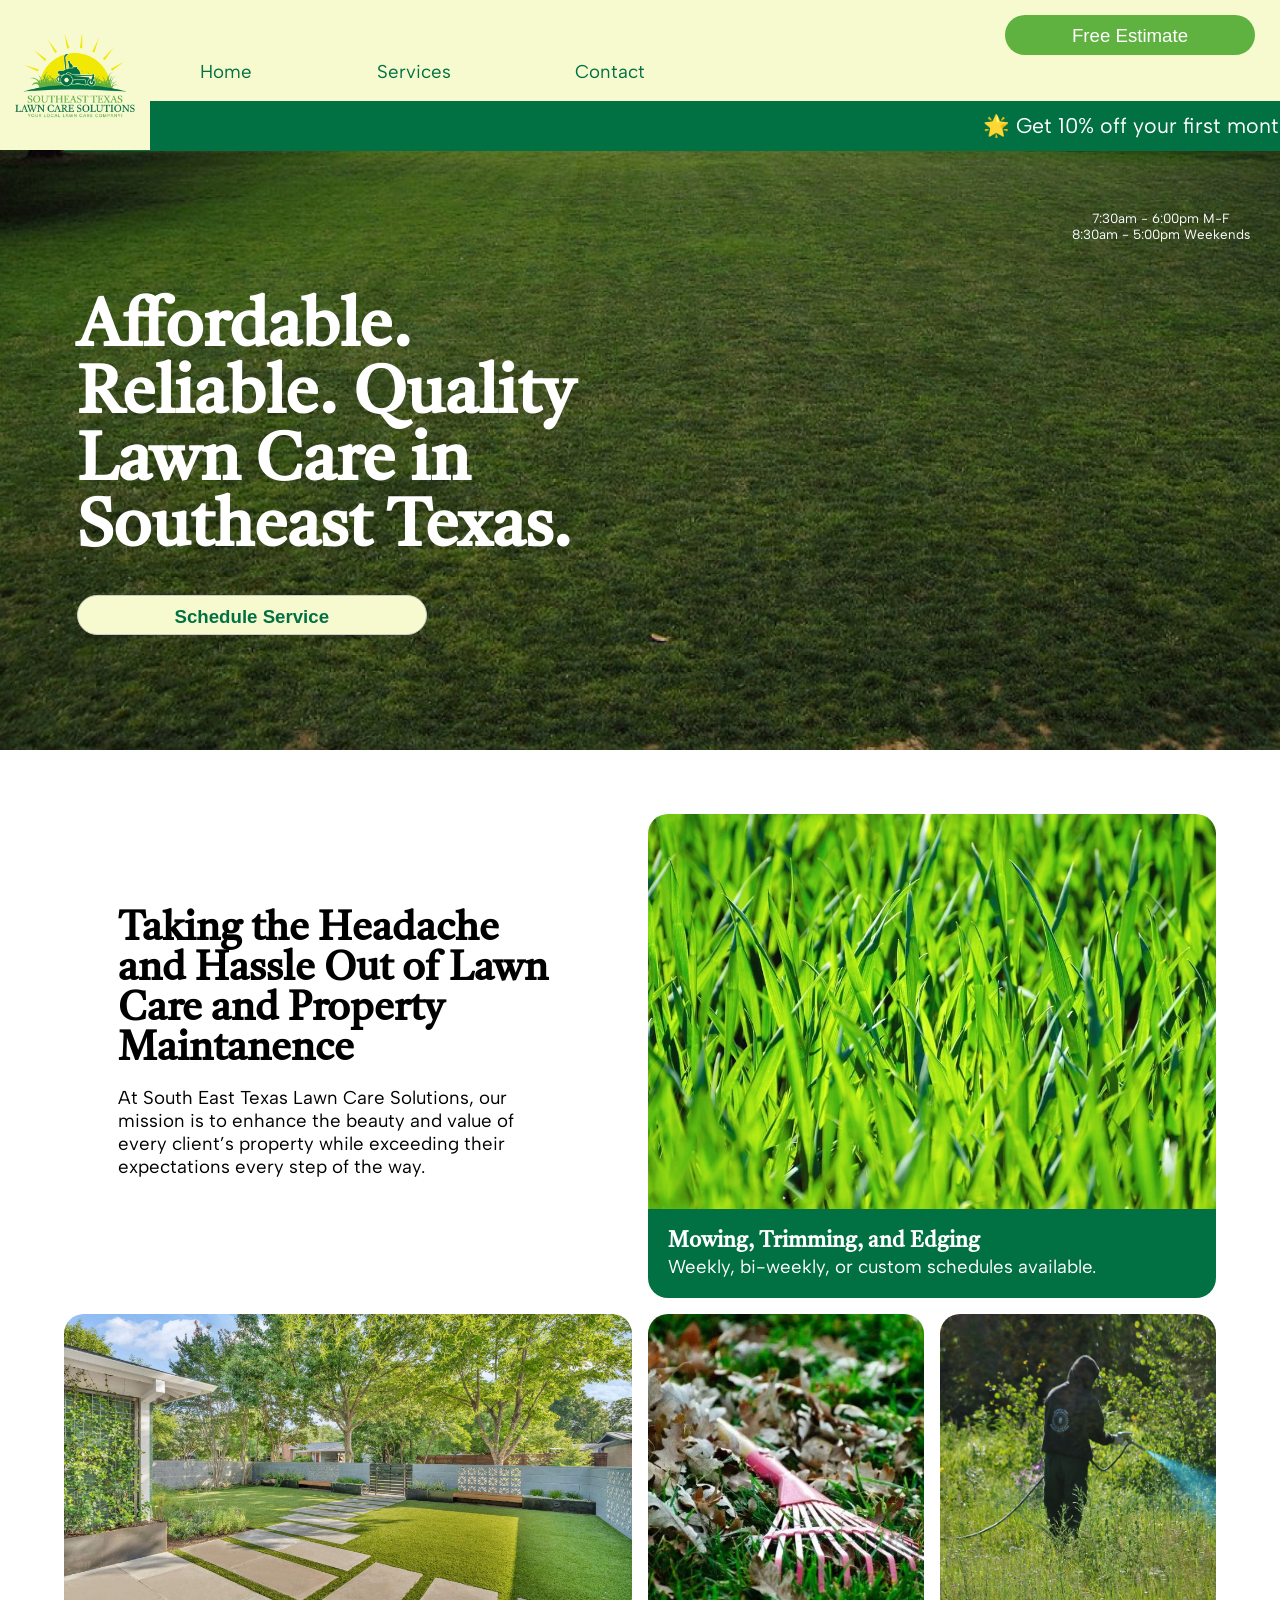
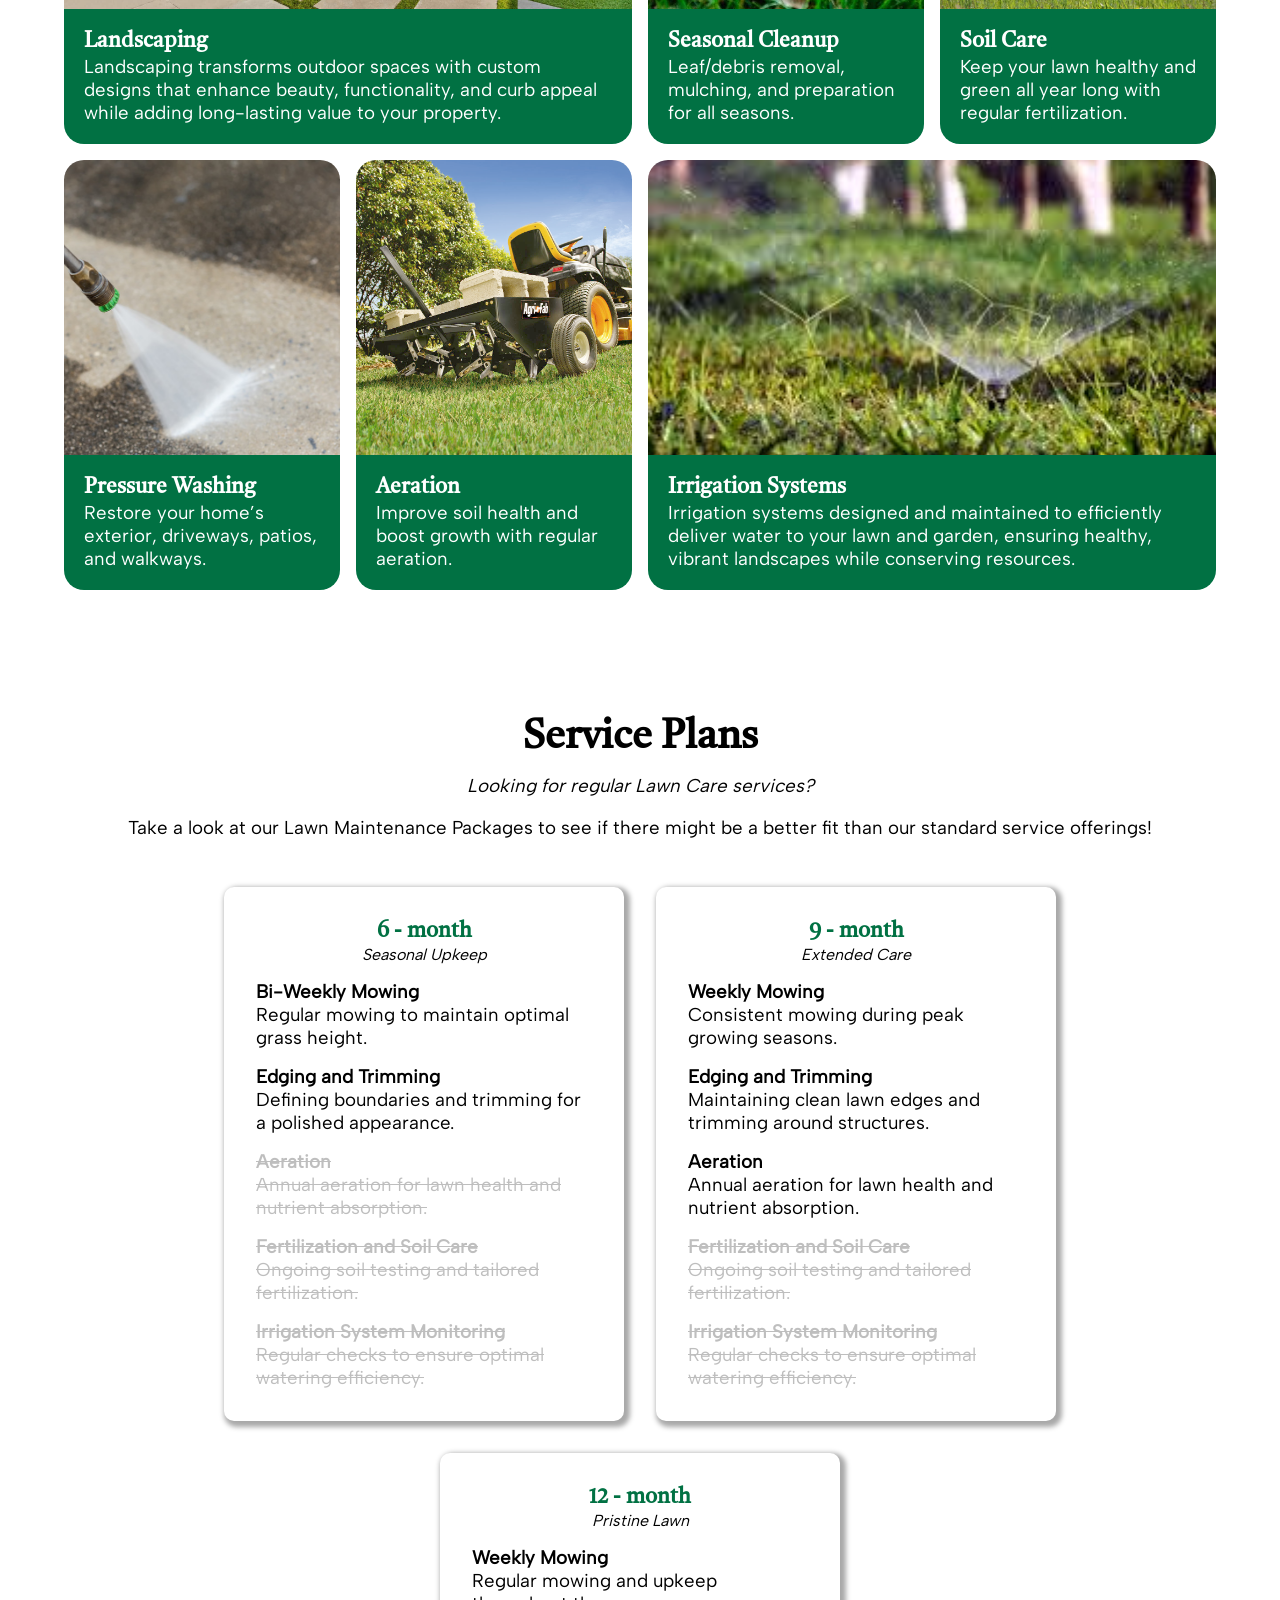
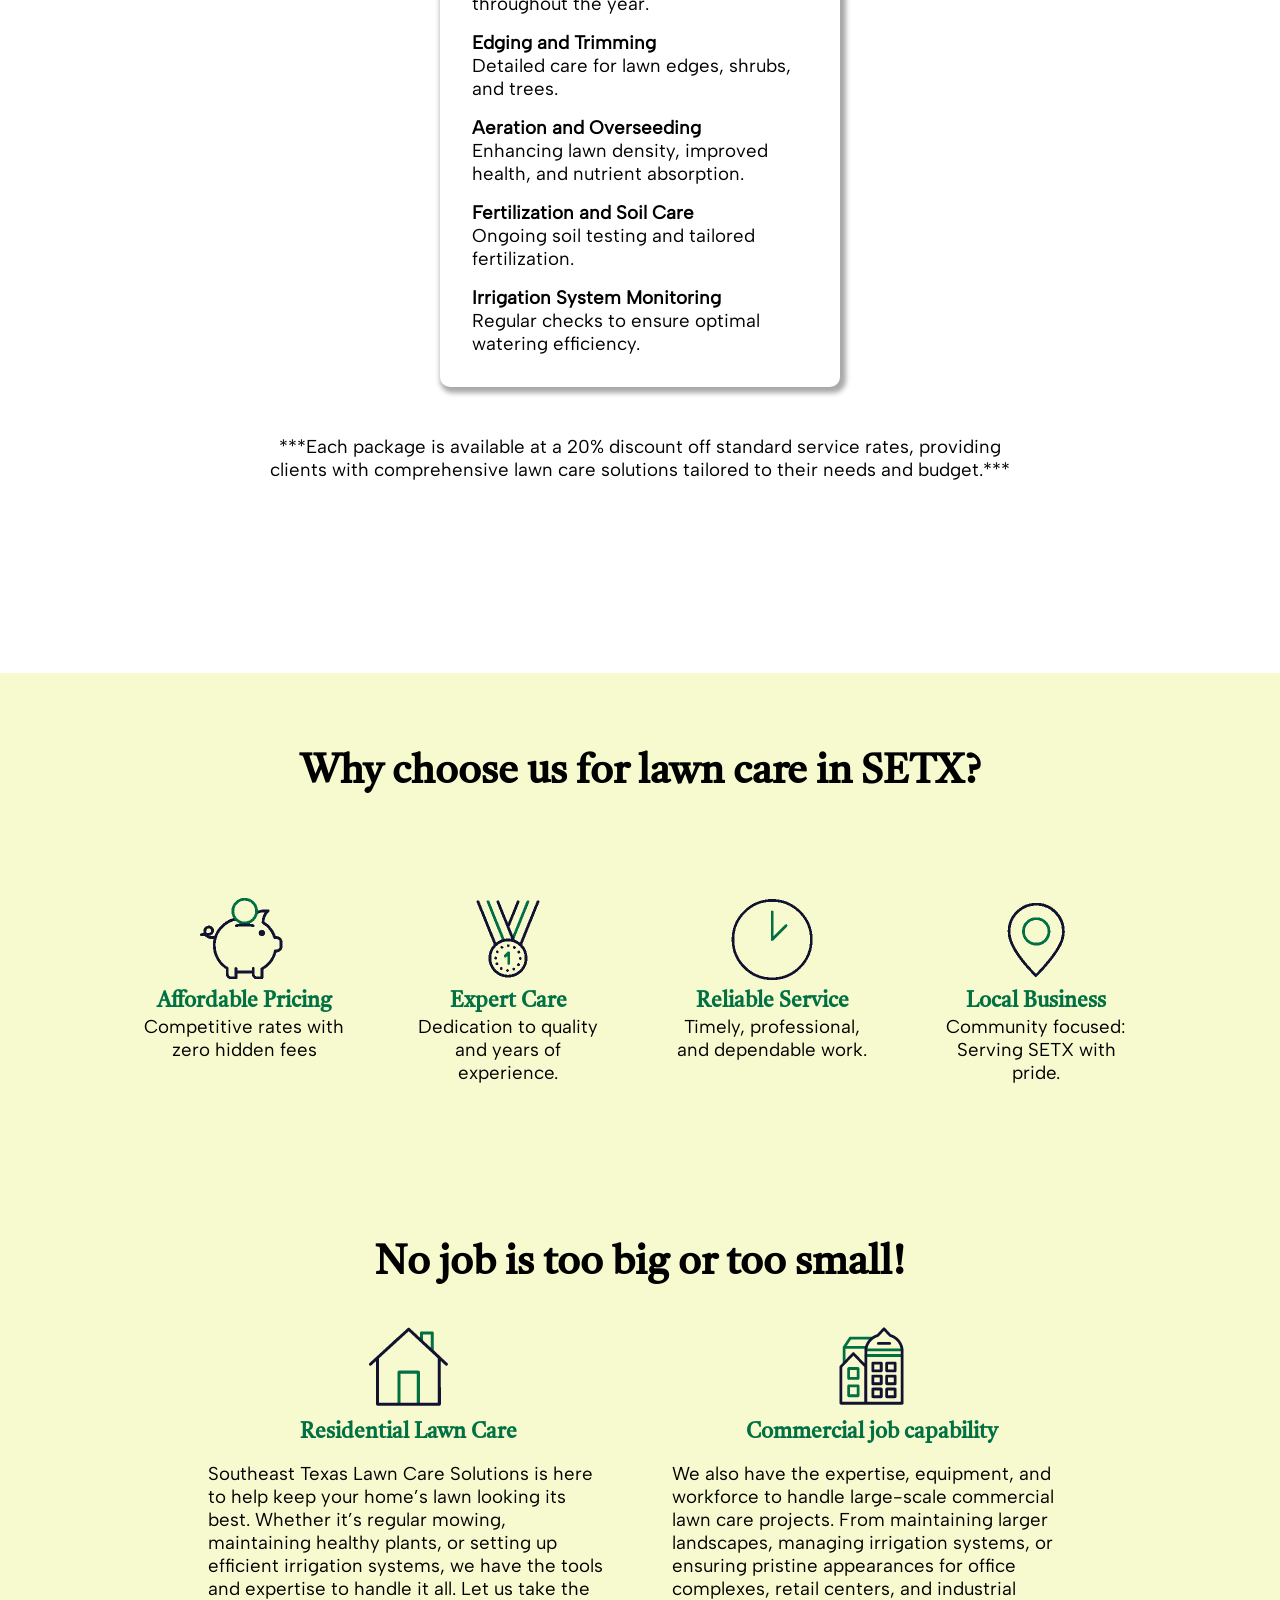
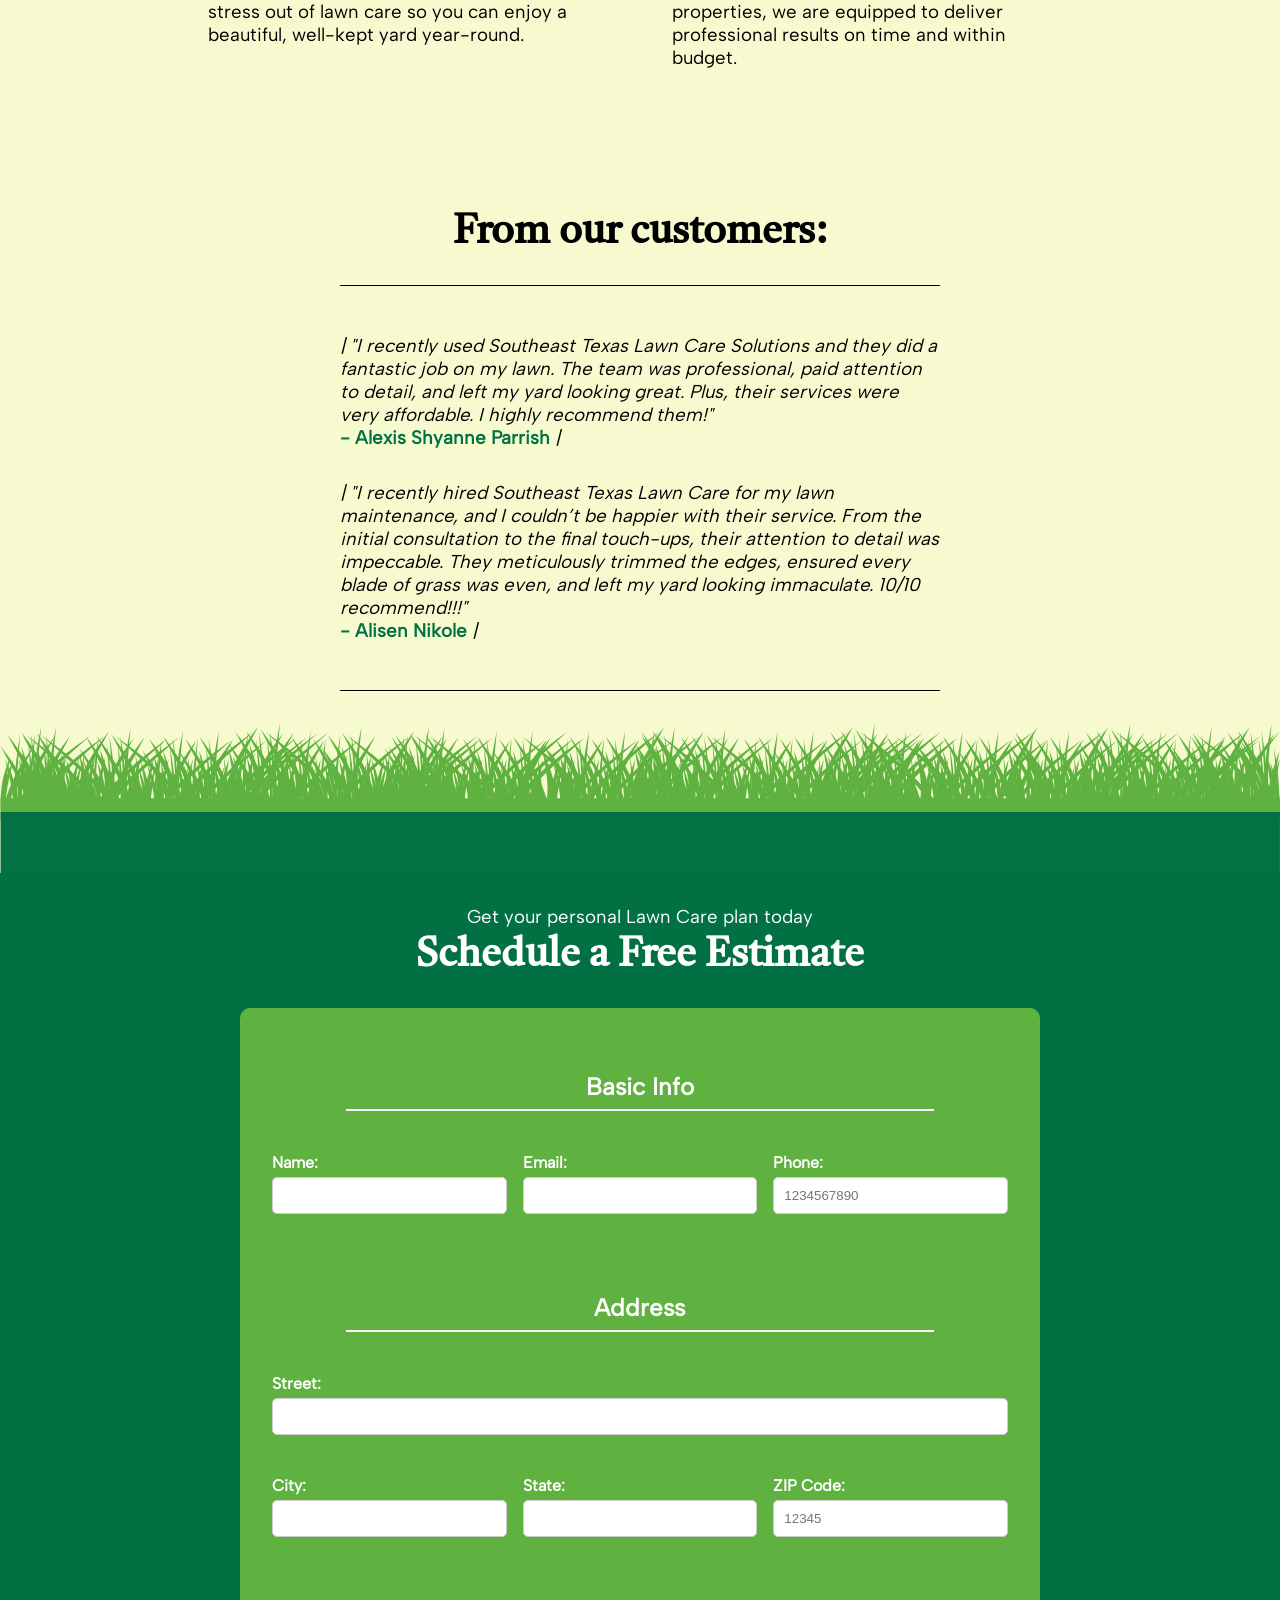
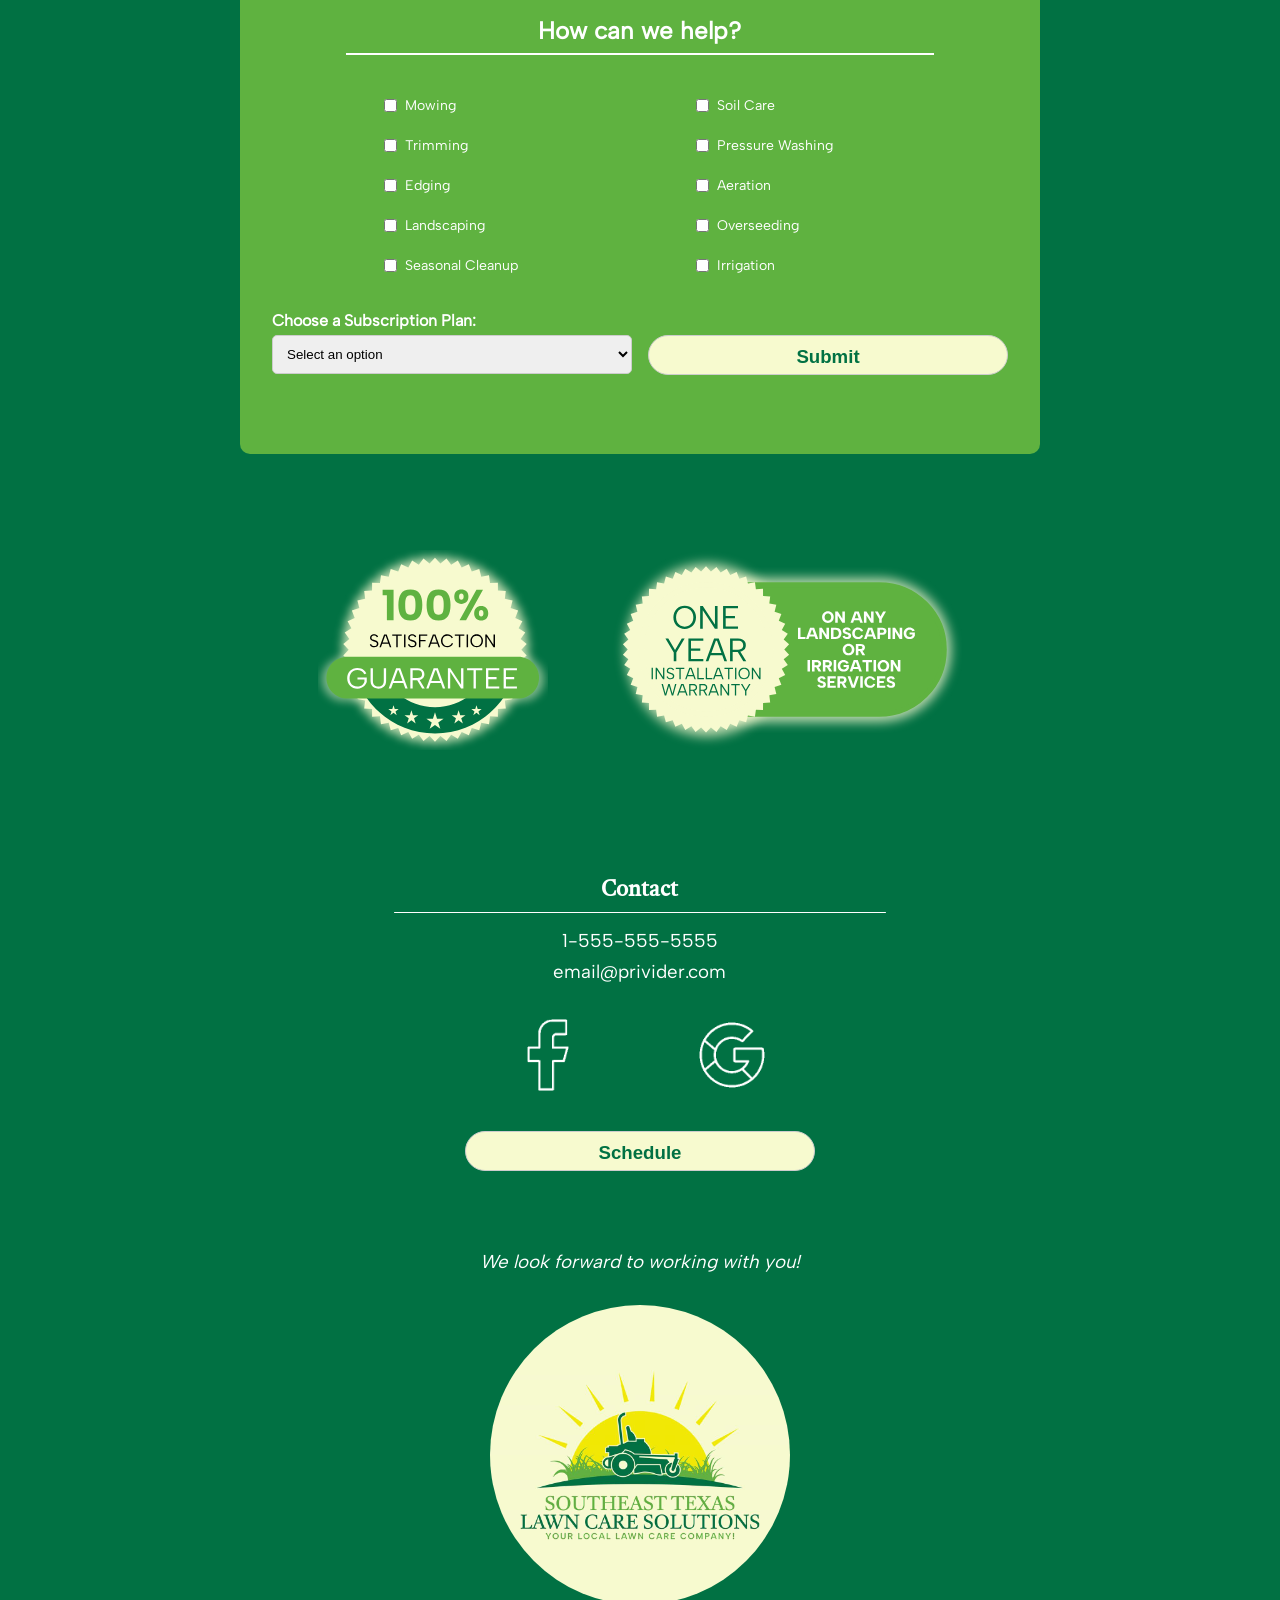
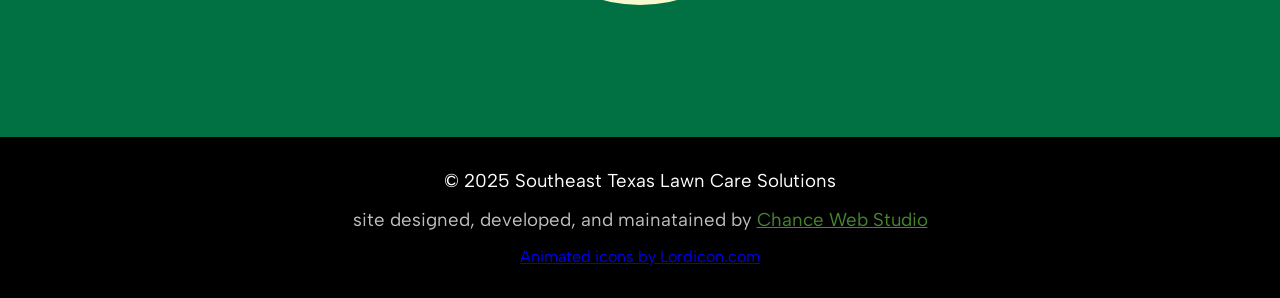
==== commit 9fa71504: "Fixed some spacing issues, added in a sub-section to why, added in the copyright section below foote" ====
--- a/index.html
+++ b/index.html
@@ -223,6 +223,10 @@
                 <h3>Local Business</h3>
                 <p>Community focused: Serving SETX with pride.</p>
             </div>
+        </div>
+
+            <div class="about-container">
+            <h2>No job is too big or too small!</h2>
             <div class="about-wrapper">
                 <div class="about-wrapper_inner">
                     <img src="./assets/residential.gif" alt="">
@@ -242,7 +246,7 @@
                 </div>
             </div>
         </div>
-        <h2>From our customers:</h2>
+        <h2 class="review-heading">From our customers:</h2>
         <div class="line"></div>
         <div class="review-wrapper">
             <p>| "I recently used Southeast Texas Lawn Care Solutions and they did a fantastic job on my lawn. The team
@@ -258,6 +262,7 @@
         <img src="./assets/grass.svg" alt="lawn mower">
     </section>
     <section id="contact">
+        <span class="topper">Get your personal Lawn Care plan today</span>
         <h2>Schedule a Free Estimate</h2>
         <div class="contact-wrapper">
             <div>
@@ -337,48 +342,6 @@
                     <button type="submit">Submit</button>
                 </div>
                 </form>
-
-
-
-
-
-                <!-- <form action="/submit" method="POST">
-                    <div class="form-container">
-                        <div class="form-container_inner">
-                            <label for="name">Name:</label>
-                            <input type="text" id="name" name="name" required>
-                        </div>
-                        <div class="form-container_inner">
-                            <label for="email">Email:</label>
-                            <input type="email" id="email" name="email" required>
-                        </div>
-                        <div class="form-container_inner">
-                            <label for="phone">Phone:</label>
-                            <input type="tel" id="phone" name="phone" pattern="[0-9]{10}" required
-                                placeholder="1234567890">
-                        </div>
-                        </div>
-                        <div class="form-container_inner">
-                        <label for="address">Address:</label>
-                        <input type="text" id="address" name="address" required>
-                        </div>
-
-                        <label for="subscription">Choose a Subscription Plan:</label>
-                        <select id="subscription" name="subscription" required>
-                            <option value="" disabled selected>Select an option</option>
-                            <option value="pay-as-you-go">Pay as you go</option>
-                            <option value="6-month">6-month</option>
-                            <option value="9-month">9-month</option>
-                            <option value="12-month">12-month</option>
-                        </select>
-
-                        <button type="submit">Submit</button>
-                </form> -->
-
-
-
-
-
             </div>
             <div>
                 <img src="./assets/satisfaction-badge.svg" alt="">
@@ -398,14 +361,18 @@
                 <a href=""><img src="./assets/fb.gif" alt=""></a>
                 <a href=""><img src="./assets/google.gif" alt=""></a>
             </div>
-            <button>Schedule Service</button>
+            <button>Schedule</button>
         </div>
         <div>
             <p>We look forward to working with you!</p>
             <img class="footer-logo" src="./assets/setxLawnCare.jpg" alt="">
         </div>
+    </footer>
+    <div class="copyright">
+        <p>© 2025 Southeast Texas Lawn Care Solutions</p>
+        <p class="plug">site designed, developed, and mainatained by <a href="https://chancewebstudio.netlify.app/">Chance Web Studio</a></p>
         <a href="https://lordicon.com/">Animated icons by Lordicon.com</a>
-    </footer>
+    </div>
     <script src="./script.js"></script>
 </body>
 
--- a/style.css
+++ b/style.css
@@ -52,7 +52,6 @@
     font-family: 'Castoro', sans-serif;
     font-size: clamp(20pt, 4vw, 30pt);
     line-height: clamp(20pt, 4vw, 30pt);
-
 }
 
 h3 {
@@ -66,6 +65,12 @@
 
 ul {
     list-style: none;
+}
+
+.topper {
+    display: block;
+    font-size: clamp(12pt, 2vw, 14pt);
+    margin-bottom: 8px;
 }
 
 /* footer ---------------------------------------------------------------- */
@@ -92,7 +97,7 @@
 
 footer div {
     width: 100%;
-    max-width: 400px;
+    max-width: 60%;
     text-align: center;
     margin-bottom: 64px;
 }
@@ -155,3 +160,25 @@
     margin: auto;
     border-radius: 50%;
 }
+
+.copyright {
+    display: flex;
+    flex-direction: column;
+    width: 100%;
+    background-color: #000;
+    color: #fff;
+    padding: 32px;
+    text-align: center;
+}
+
+.copyright p {
+    margin-bottom: 16px;
+}
+
+.plug {
+    opacity: 75%;
+}
+
+.plug a {
+    color: var(--tertiary);
+}
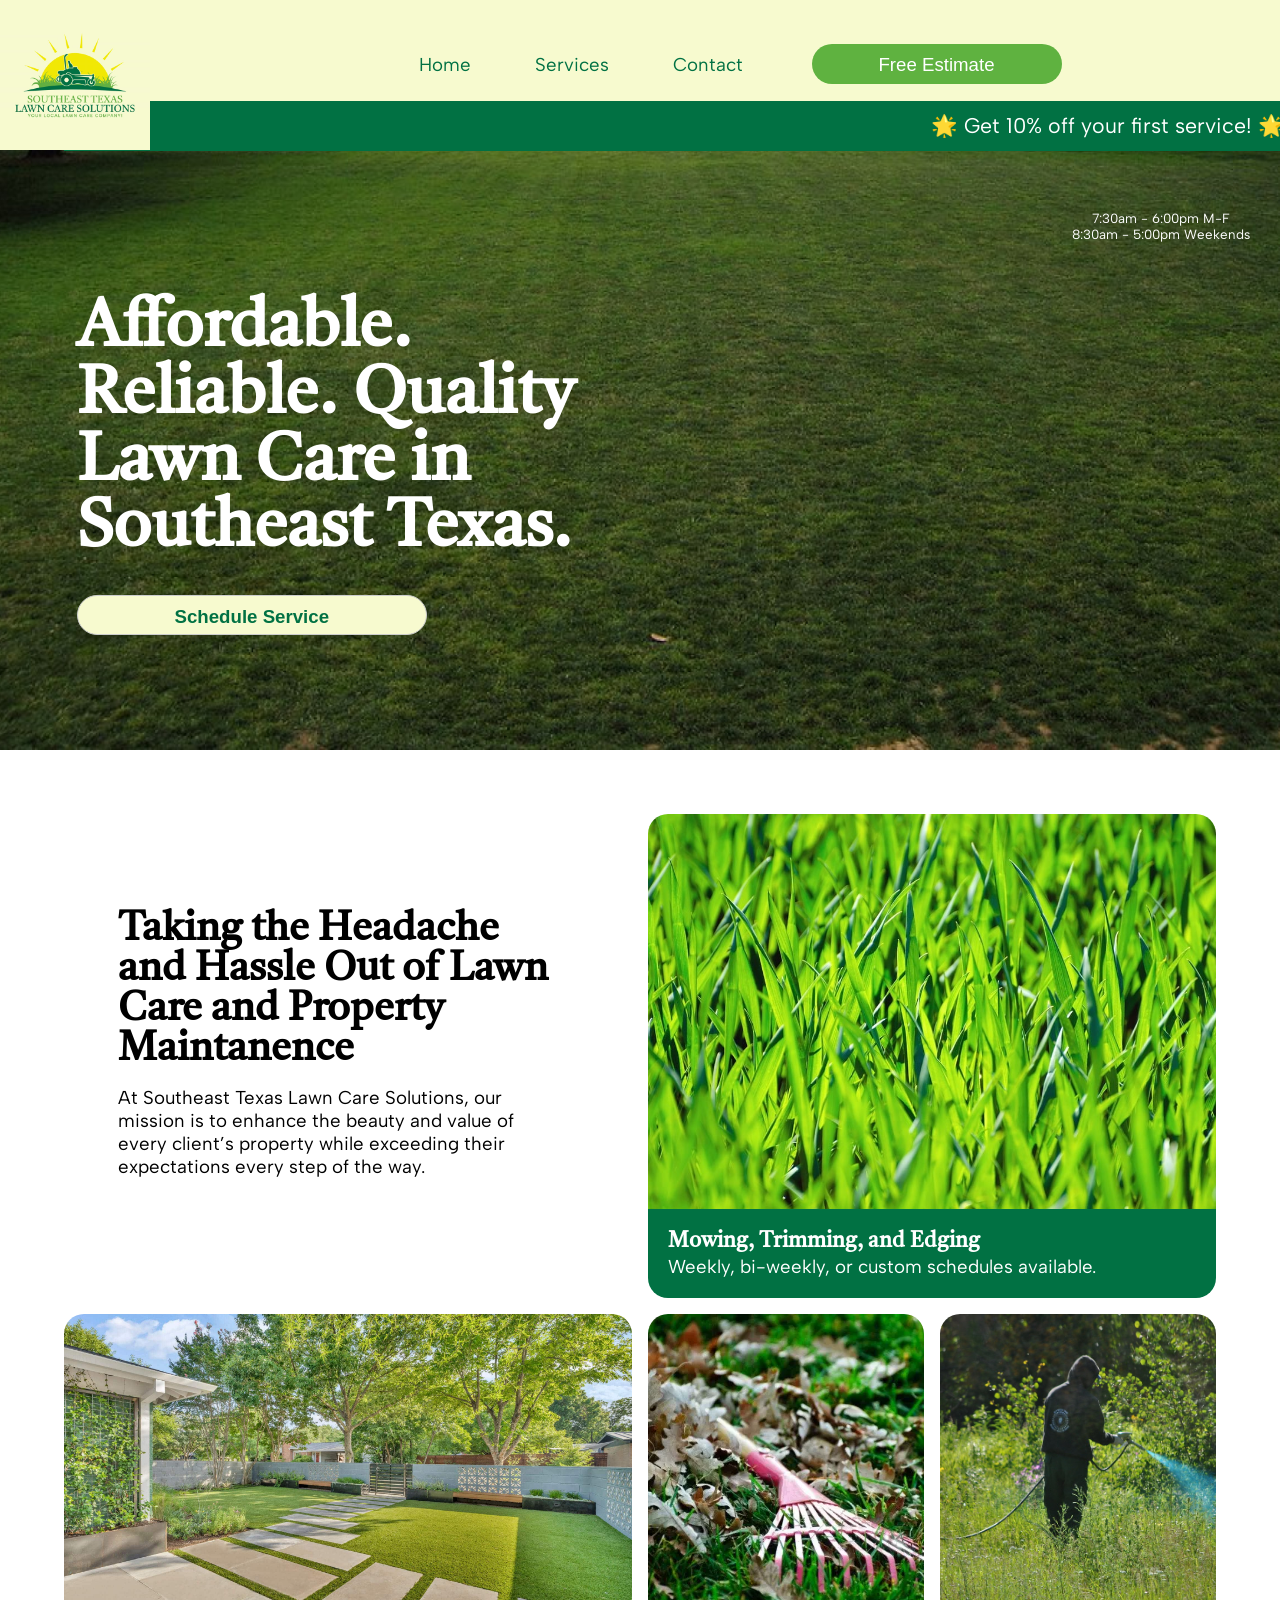
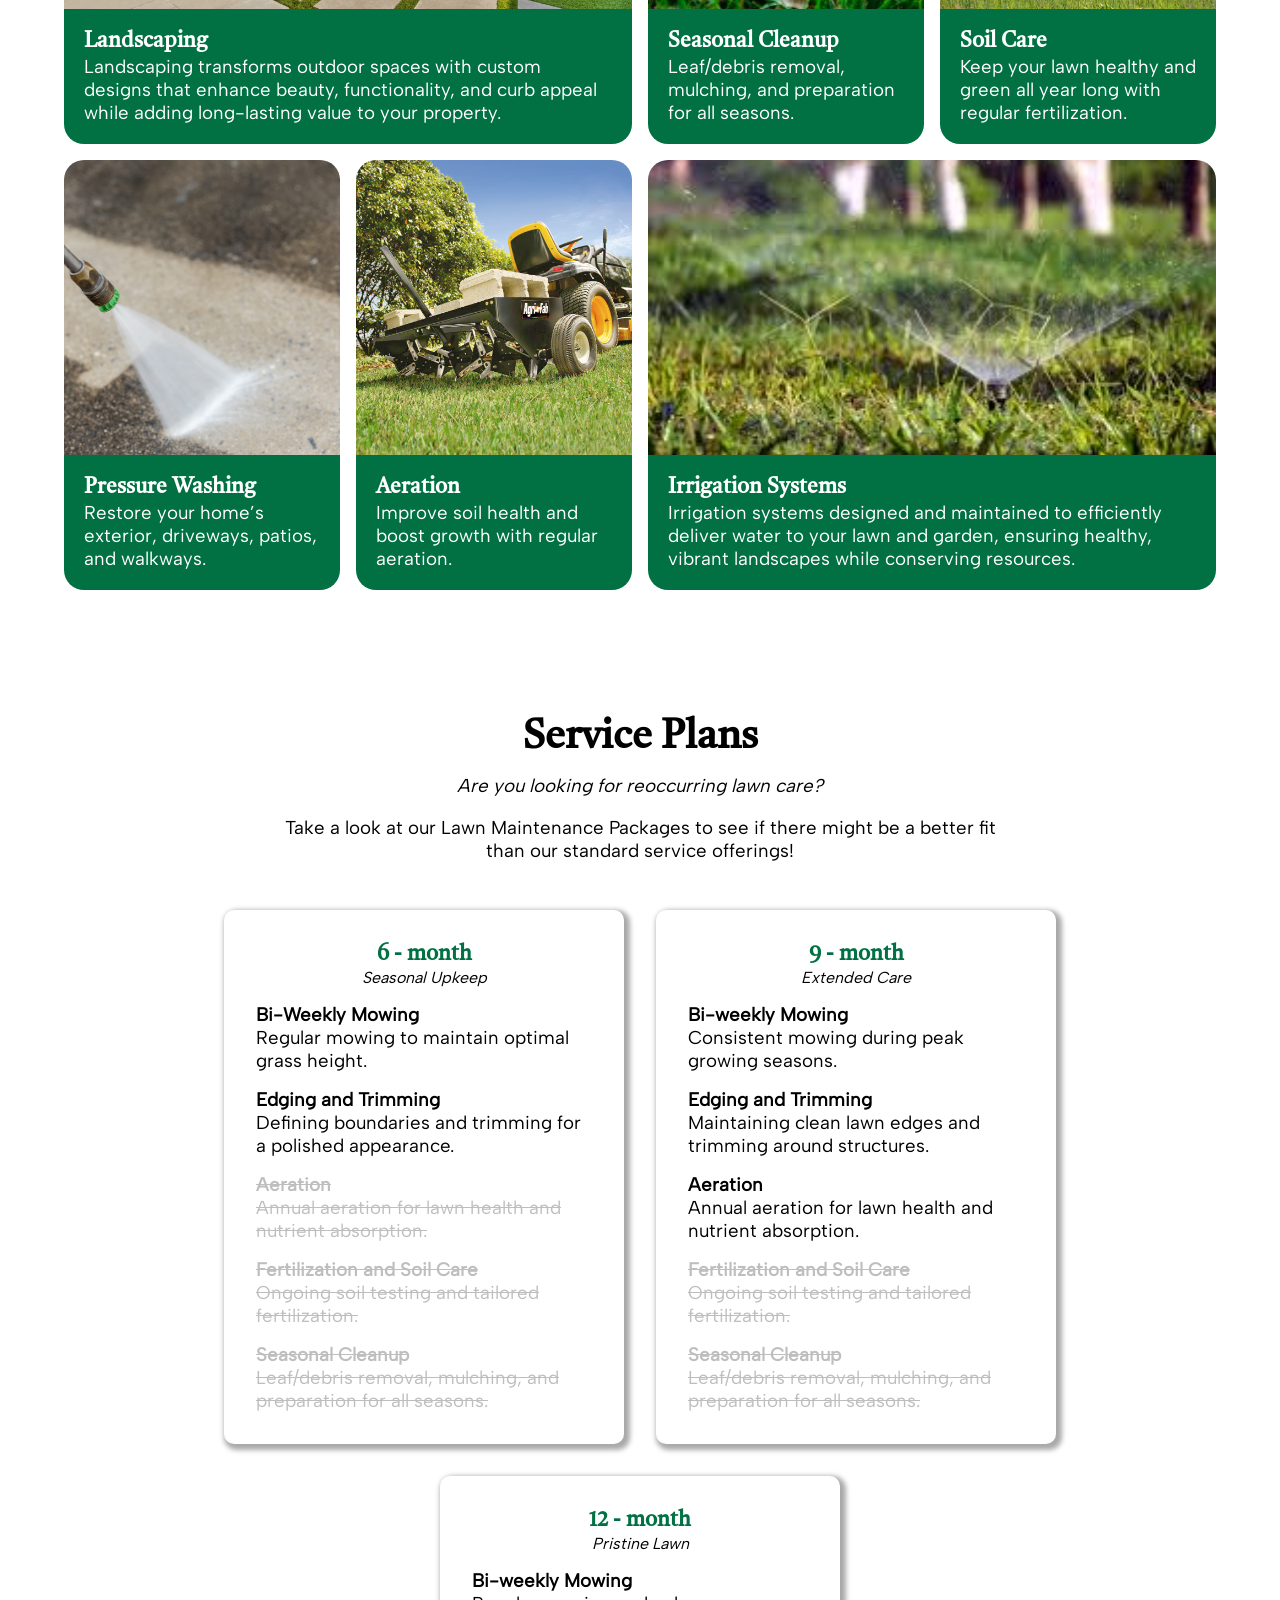
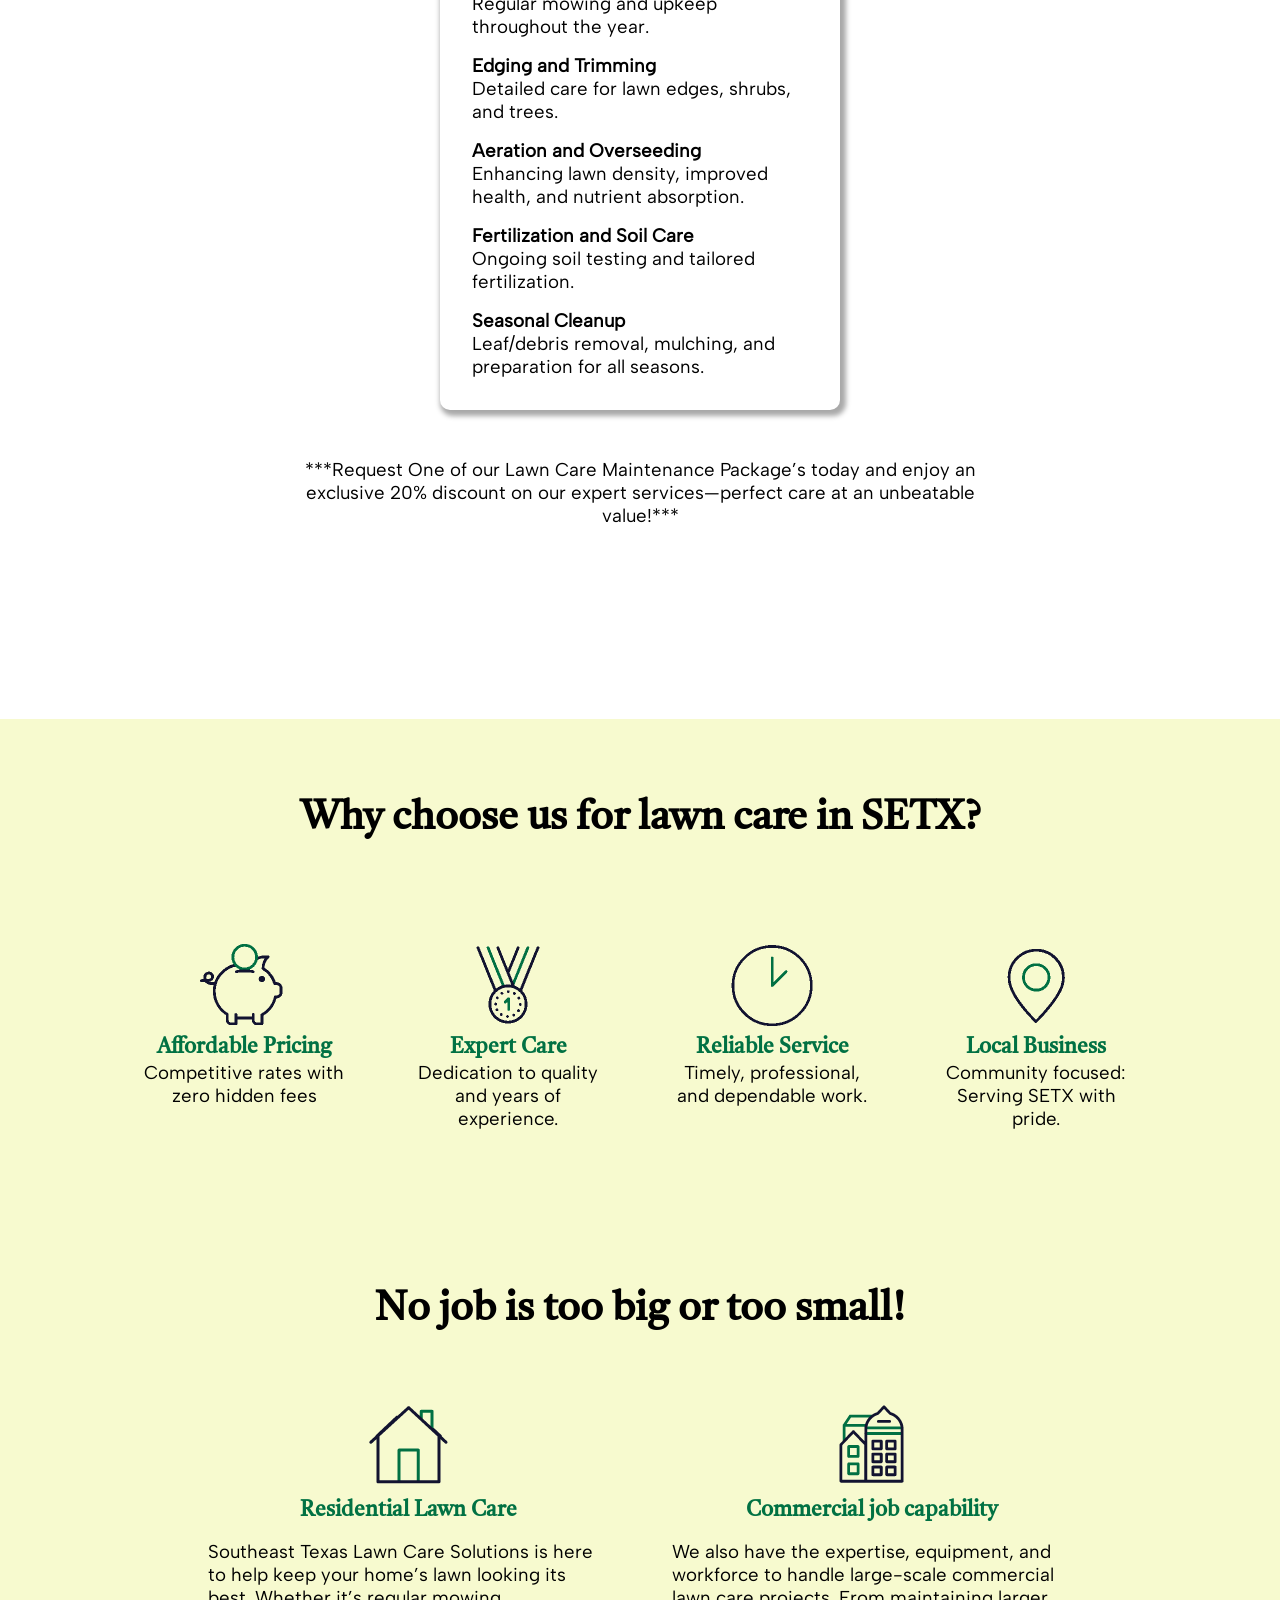
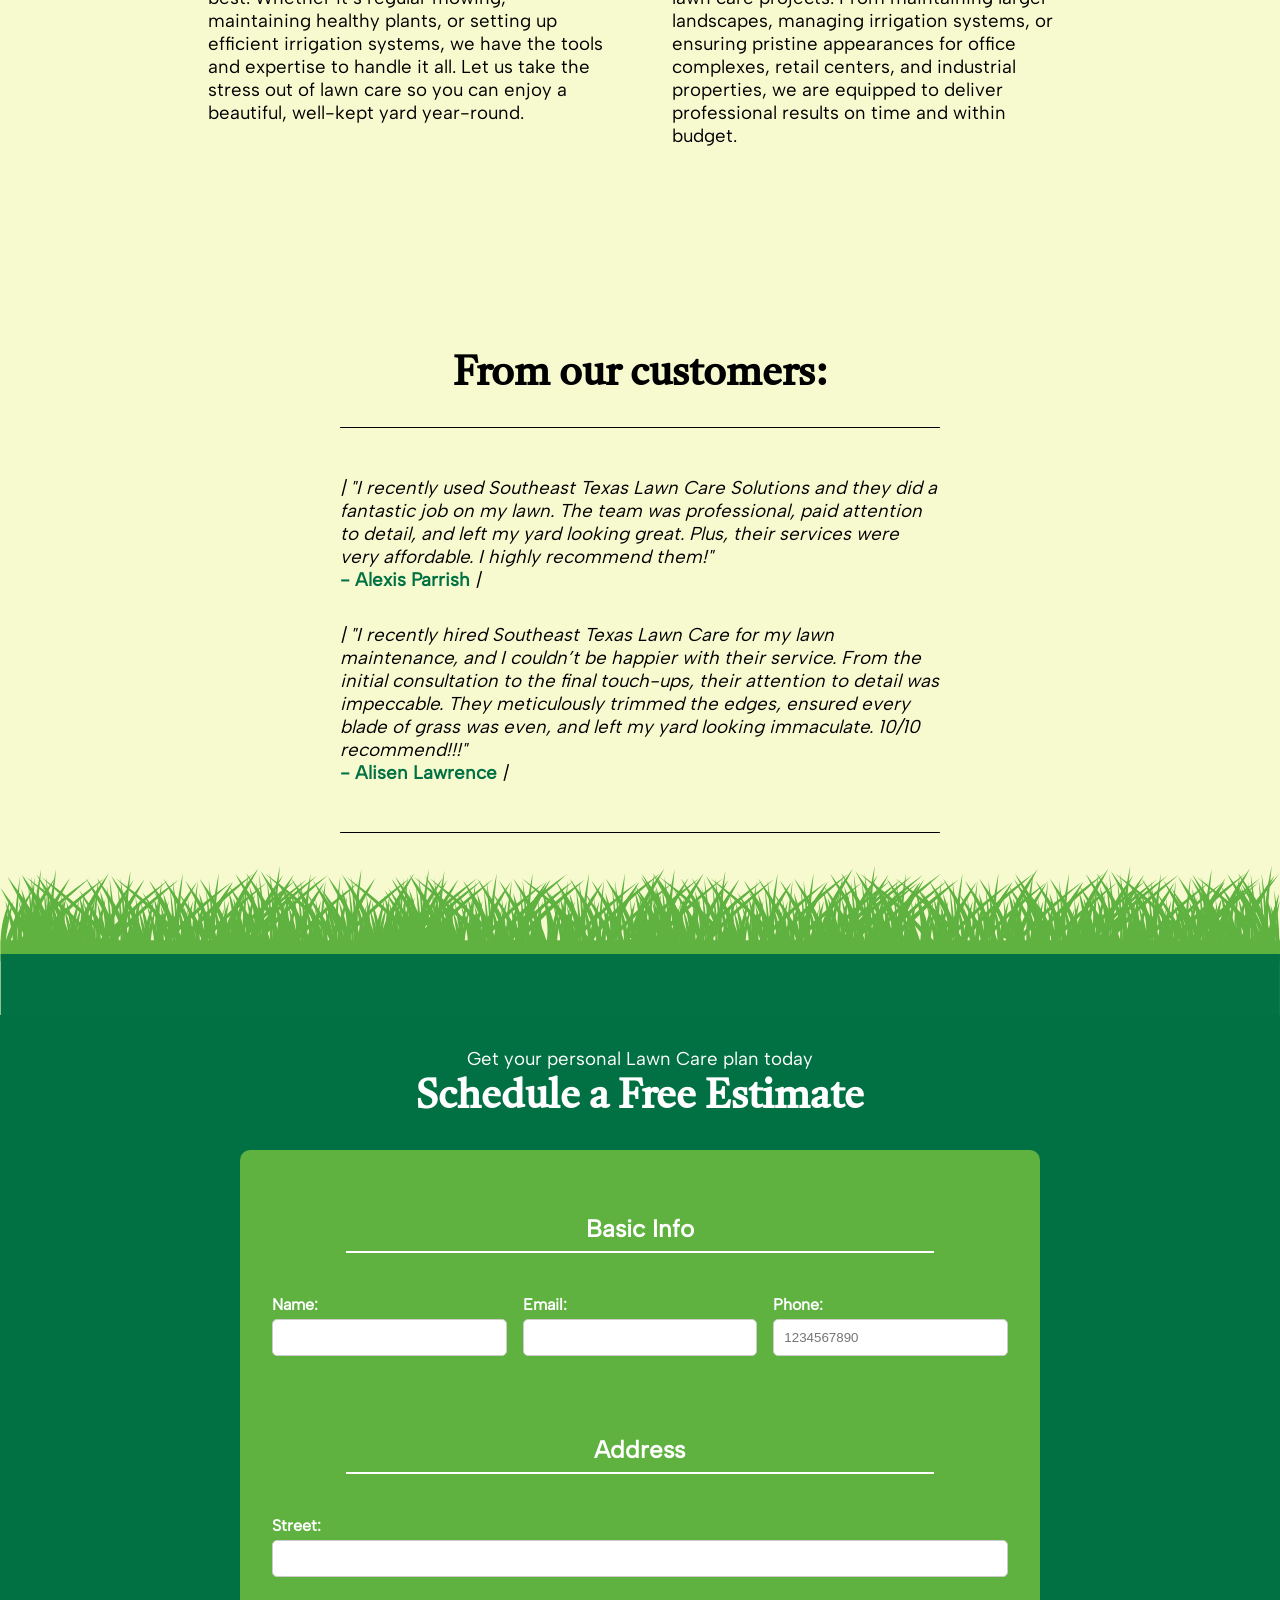
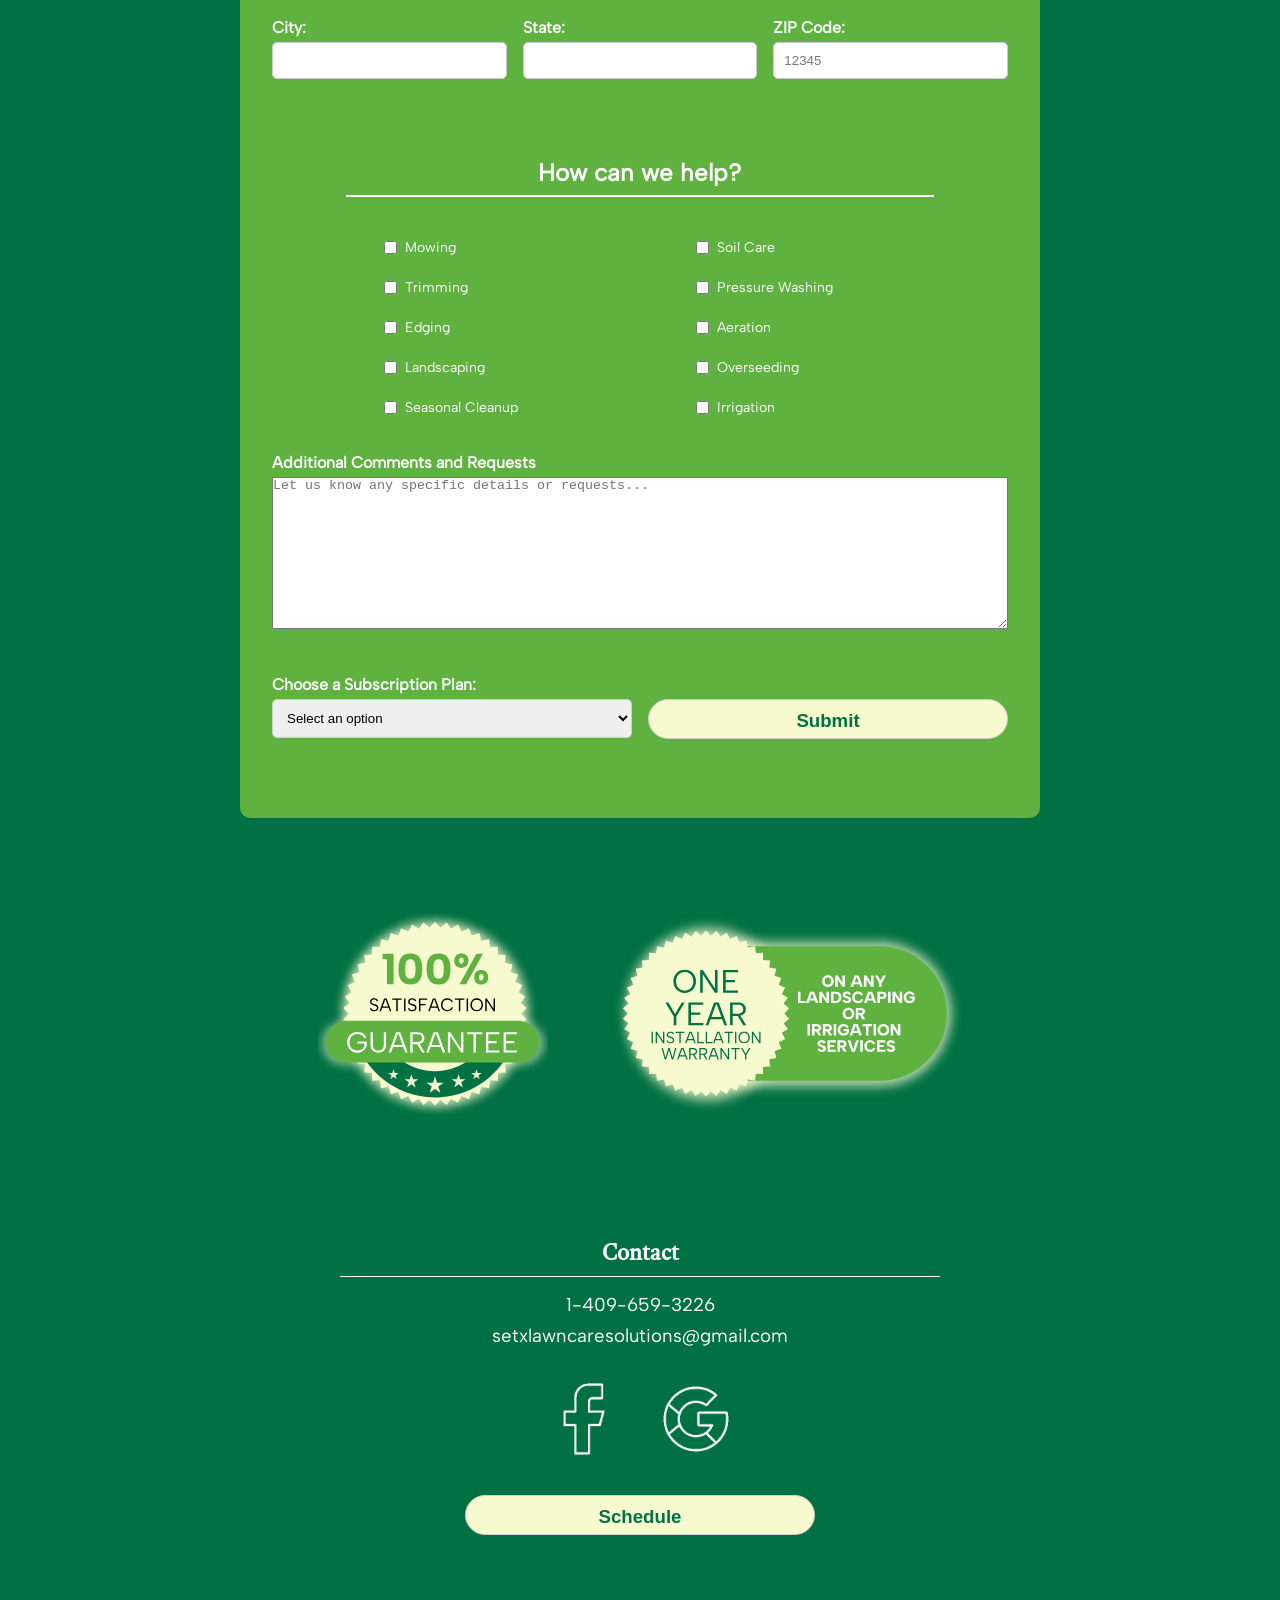
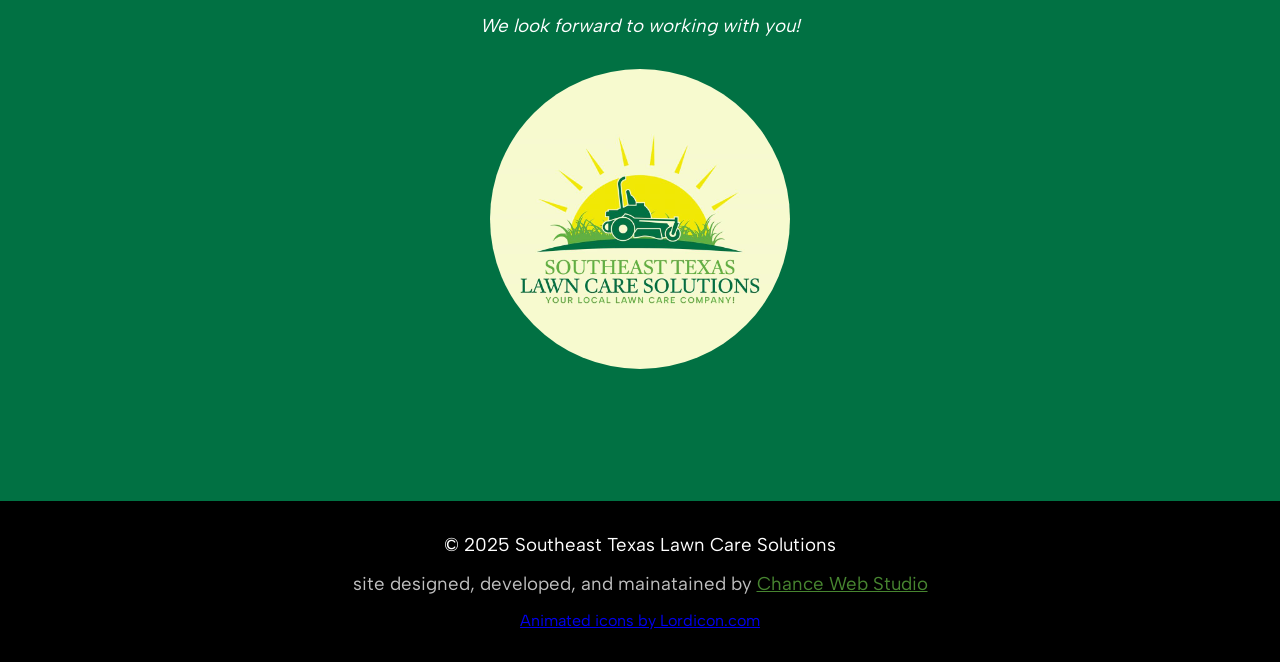
==== commit c48593fb: "Added in drop down navbar for mobile - made changes to content per client request" ====
--- a/index.html
+++ b/index.html
@@ -18,14 +18,19 @@
 <body>
     <nav>
         <img src="./assets/setxLawnCare.jpg" alt="SETX lawncare solutions logo">
-        <ul>
+        <svg id="hamburger" viewBox="0 0 250 195" fill="none" xmlns="http://www.w3.org/2000/svg">
+            <rect class="top" width="250" height="30" rx="15" y="0" fill="#017143" />
+            <rect class="middle" width="250" height="30" rx="15" y="84" fill="#017143" />
+            <rect class="bottom" width="250" height="30" rx="15" y="165" fill="#017143" />
+        </svg>
+        <ul id="navbar">
             <li>Home</li>
             <li>Services</li>
             <li>Contact</li>
+            <button>Free Estimate</button>
         </ul>
-        <button>Free Estimate</button>
         <div>
-            <p> 🌟 Get 10% off your first month of lawn care! 🌟 </p>
+            <p> 🌟 Get 10% off your first service! 🌟</p>
         </div>
     </nav>
     <section id="hero">
@@ -41,7 +46,7 @@
         <div class="grid">
             <div class="grid-cell large-cell service-grid_wrapper_text">
                 <h2>Taking the Headache and Hassle Out of Lawn Care and Property Maintanence</h2>
-                <p>At South East Texas Lawn Care Solutions, our mission is to enhance the beauty and value of every
+                <p>At Southeast Texas Lawn Care Solutions, our mission is to enhance the beauty and value of every
                     client’s property while exceeding their expectations every step of the way.</p>
             </div>
             <div class="grid-cell large-cell">
@@ -112,9 +117,10 @@
         </div>
         <div class="service-plans">
             <h2>Service Plans</h2>
-            <p><em>Looking for regular Lawn Care services?</em></p>
+            <p class="centered"><em>Are you looking for reoccurring lawn care? </em></p>
             <br>
-            <p>Take a look at our Lawn Maintenance Packages to see if there might be a better fit than our standard
+            <p class="centered">Take a look at our Lawn Maintenance Packages to see if there might be a better fit than
+                our standard
                 service offerings!</p>
             <div class="service-plans_item-wrapper">
                 <div class="service-plans_item">
@@ -138,8 +144,8 @@
                             <p>Ongoing soil testing and tailored fertilization.</p>
                         </li>
                         <li class="non-offer">
-                            <h4>Irrigation System Monitoring</h4>
-                            <p>Regular checks to ensure optimal watering efficiency.</p>
+                            <h4>Seasonal Cleanup</h4>
+                            <p>Leaf/debris removal, mulching, and preparation for all seasons.</p>
                         </li>
                     </ul>
                 </div>
@@ -148,7 +154,7 @@
                     <span><em>Extended Care</em></span>
                     <ul>
                         <li>
-                            <h4>Weekly Mowing</h4>
+                            <h4>Bi-weekly Mowing</h4>
                             <p>Consistent mowing during peak growing seasons.</p>
                         </li>
                         <li>
@@ -164,8 +170,8 @@
                             <p>Ongoing soil testing and tailored fertilization.</p>
                         </li>
                         <li class="non-offer">
-                            <h4>Irrigation System Monitoring</h4>
-                            <p>Regular checks to ensure optimal watering efficiency.</p>
+                            <h4>Seasonal Cleanup</h4>
+                            <p>Leaf/debris removal, mulching, and preparation for all seasons.</p>
                         </li>
                     </ul>
                 </div>
@@ -174,7 +180,7 @@
                     <span><em>Pristine Lawn</em></span>
                     <ul>
                         <li>
-                            <h4>Weekly Mowing</h4>
+                            <h4>Bi-weekly Mowing</h4>
                             <p>Regular mowing and upkeep throughout the year.</p>
                         </li>
                         <li>
@@ -190,14 +196,14 @@
                             <p>Ongoing soil testing and tailored fertilization.</p>
                         </li>
                         <li>
-                            <h4>Irrigation System Monitoring</h4>
-                            <p>Regular checks to ensure optimal watering efficiency.</p>
+                            <h4>Seasonal Cleanup</h4>
+                            <p>Leaf/debris removal, mulching, and preparation for all seasons.</p>
                         </li>
                     </ul>
                 </div>
             </div>
-            <p>***Each package is available at a 20% discount off standard service rates, providing clients with
-                comprehensive lawn care solutions tailored to their needs and budget.***</p>
+            <p class="centered">***Request One of our Lawn Care Maintenance Package’s today and enjoy an exclusive 20%
+                discount on our expert services—perfect care at an unbeatable value!***</p>
         </div>
     </section>
     <section id="why">
@@ -225,7 +231,7 @@
             </div>
         </div>
 
-            <div class="about-container">
+        <div class="about-container">
             <h2>No job is too big or too small!</h2>
             <div class="about-wrapper">
                 <div class="about-wrapper_inner">
@@ -251,11 +257,11 @@
         <div class="review-wrapper">
             <p>| "I recently used Southeast Texas Lawn Care Solutions and they did a fantastic job on my lawn. The team
                 was professional, paid attention to detail, and left my yard looking great. Plus, their services were
-                very affordable. I highly recommend them!" <br><span> - Alexis Shyanne Parrish</span> |</p>
+                very affordable. I highly recommend them!" <br><span> - Alexis Parrish</span> |</p>
             <p>| "I recently hired Southeast Texas Lawn Care for my lawn maintenance, and I couldn’t be happier with
                 their service. From the initial consultation to the final touch-ups, their attention to detail was
                 impeccable. They meticulously trimmed the edges, ensured every blade of grass was even, and left my yard
-                looking immaculate. 10/10 recommend!!!" <br> <span> - Alisen Nikole</span> |</p>
+                looking immaculate. 10/10 recommend!!!" <br> <span> - Alisen Lawrence</span> |</p>
         </div>
         <div class="line"></div>
         <!-- why img -->
@@ -327,20 +333,26 @@
                             <label><input type="checkbox" name="services[]" value="irrigation"> Irrigation</label>
                         </div>
                     </div>
+                    <div class="form-section">
+                        <label for="additional-comments">Additional Comments and Requests</label>
+                        <textarea id="additional-comments" name="additional-comments" rows="10"
+                            placeholder="Let us know any specific details or requests..."></textarea>
+                    </div>
+
 
                     <!-- Subscription Dropdown -->
                     <label for="subscription">Choose a Subscription Plan:</label>
                     <div class="subscription-container">
-                    <select id="subscription" name="subscription" required>
-                        <option value="" disabled selected>Select an option</option>
-                        <option value="pay-as-you-go">Pay as you go</option>
-                        <option value="6-month">6-month</option>
-                        <option value="9-month">9-month</option>
-                        <option value="12-month">12-month</option>
-                    </select>
-
-                    <button type="submit">Submit</button>
-                </div>
+                        <select id="subscription" name="subscription" required>
+                            <option value="" disabled selected>Select an option</option>
+                            <option value="pay-as-you-go">Pay as you go</option>
+                            <option value="6-month">6-month</option>
+                            <option value="9-month">9-month</option>
+                            <option value="12-month">12-month</option>
+                        </select>
+
+                        <button type="submit">Submit</button>
+                    </div>
                 </form>
             </div>
             <div>
@@ -354,8 +366,9 @@
             <h3>Contact</h3>
             <div class="line"></div>
             <ul>
-                <li><a href="">1-555-555-5555</a></li>
-                <li><a href="">email@privider.com</a></li>
+                <li><a href="tel:14096593226">1-409-659-3226</a></li>
+                <li class="centered"><a
+                        href="mailto:setxlawncaresolutions@gmail.com">setxlawncaresolutions@gmail.com</a></li>
             </ul>
             <div class="social-wrapper">
                 <a href=""><img src="./assets/fb.gif" alt=""></a>
@@ -370,7 +383,8 @@
     </footer>
     <div class="copyright">
         <p>© 2025 Southeast Texas Lawn Care Solutions</p>
-        <p class="plug">site designed, developed, and mainatained by <a href="https://chancewebstudio.netlify.app/">Chance Web Studio</a></p>
+        <p class="plug">site designed, developed, and mainatained by <a
+                href="https://chancewebstudio.netlify.app/">Chance Web Studio</a></p>
         <a href="https://lordicon.com/">Animated icons by Lordicon.com</a>
     </div>
     <script src="./script.js"></script>
--- a/style.css
+++ b/style.css
@@ -82,7 +82,7 @@
     justify-content: space-around;
     width: 100%;
     height: auto;
-    padding: 64px 10vw;
+    padding: 64px 0px;
     z-index: 10;
     color: #fff;
     background-color: var(--secondary);
@@ -114,12 +114,13 @@
 footer .social-wrapper {
     display: flex;
     flex-direction: row;
-    justify-content: space-around;
+    justify-content: center;
     width: 60%;
     height: auto;
     margin: auto;
     margin-top: 32px;
     margin-bottom: 0px;
+    gap: 32px;
 }
 
 footer .social-wrapper a {
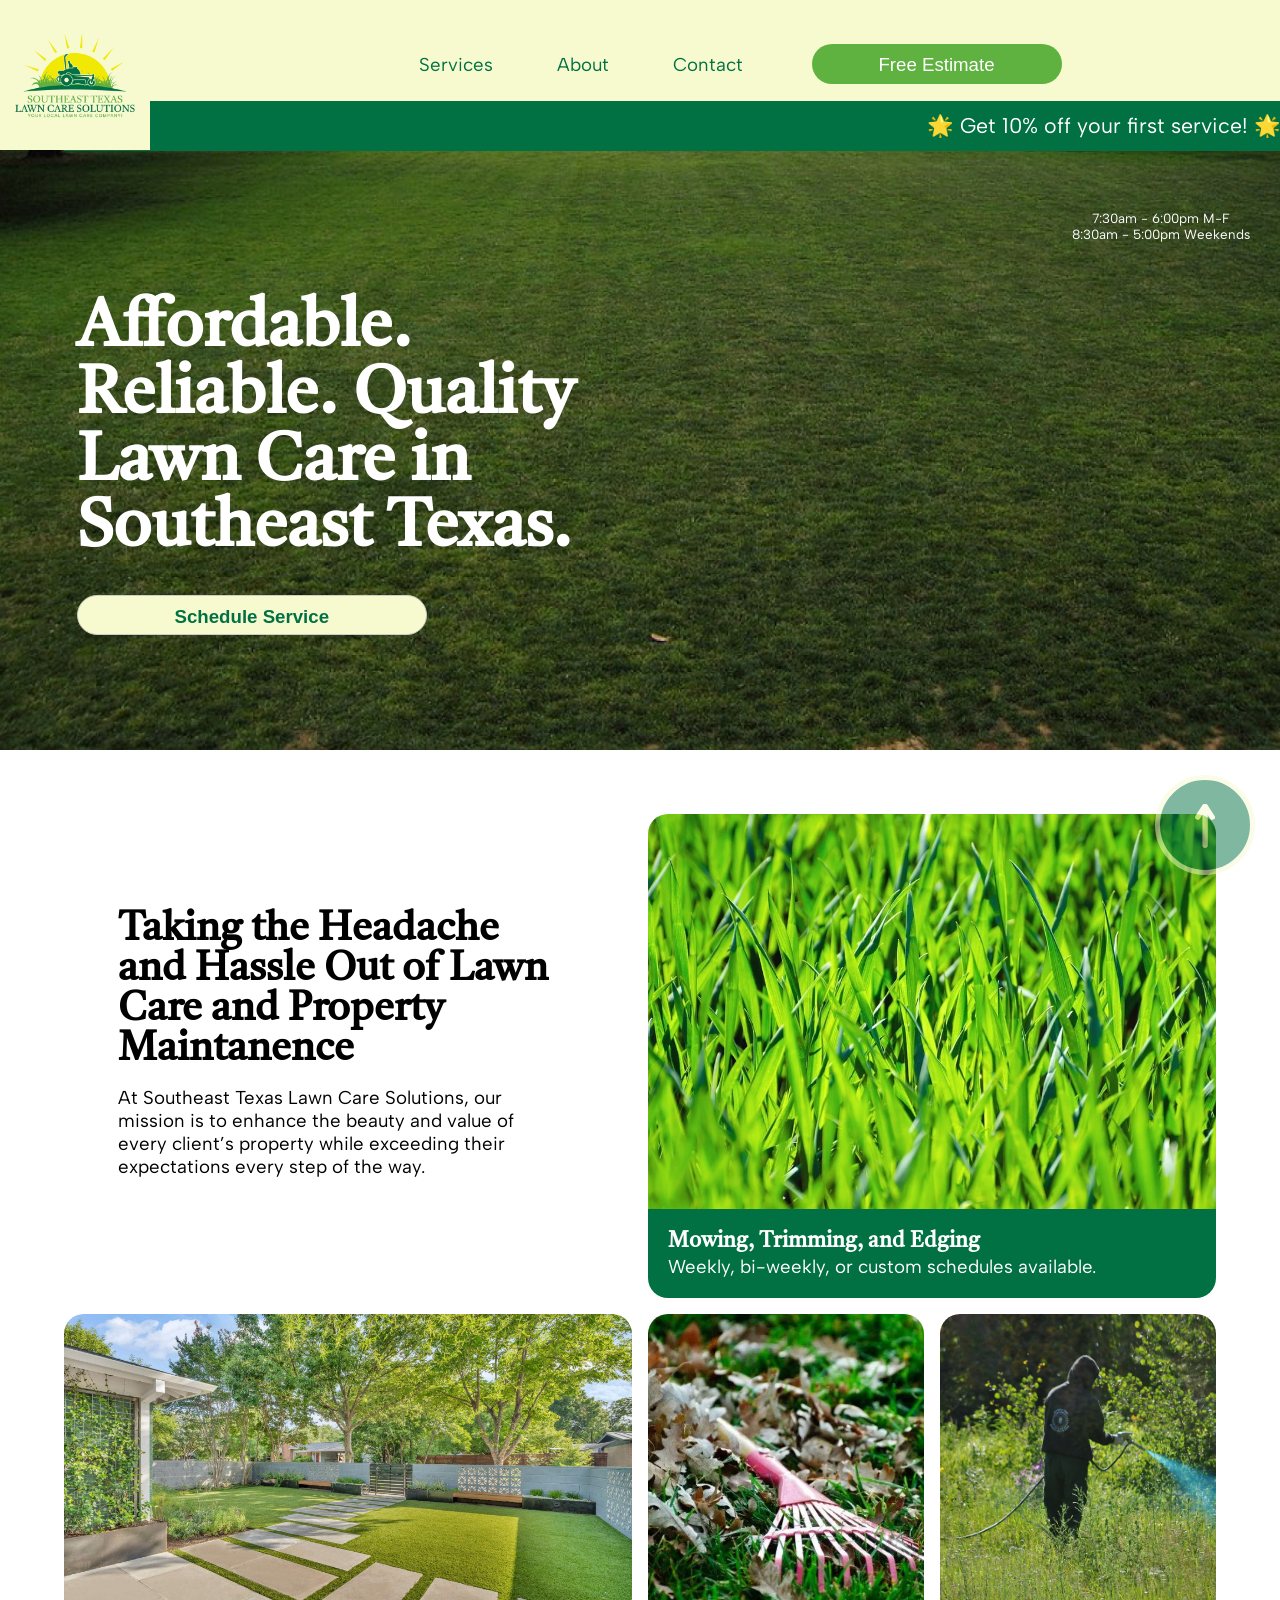
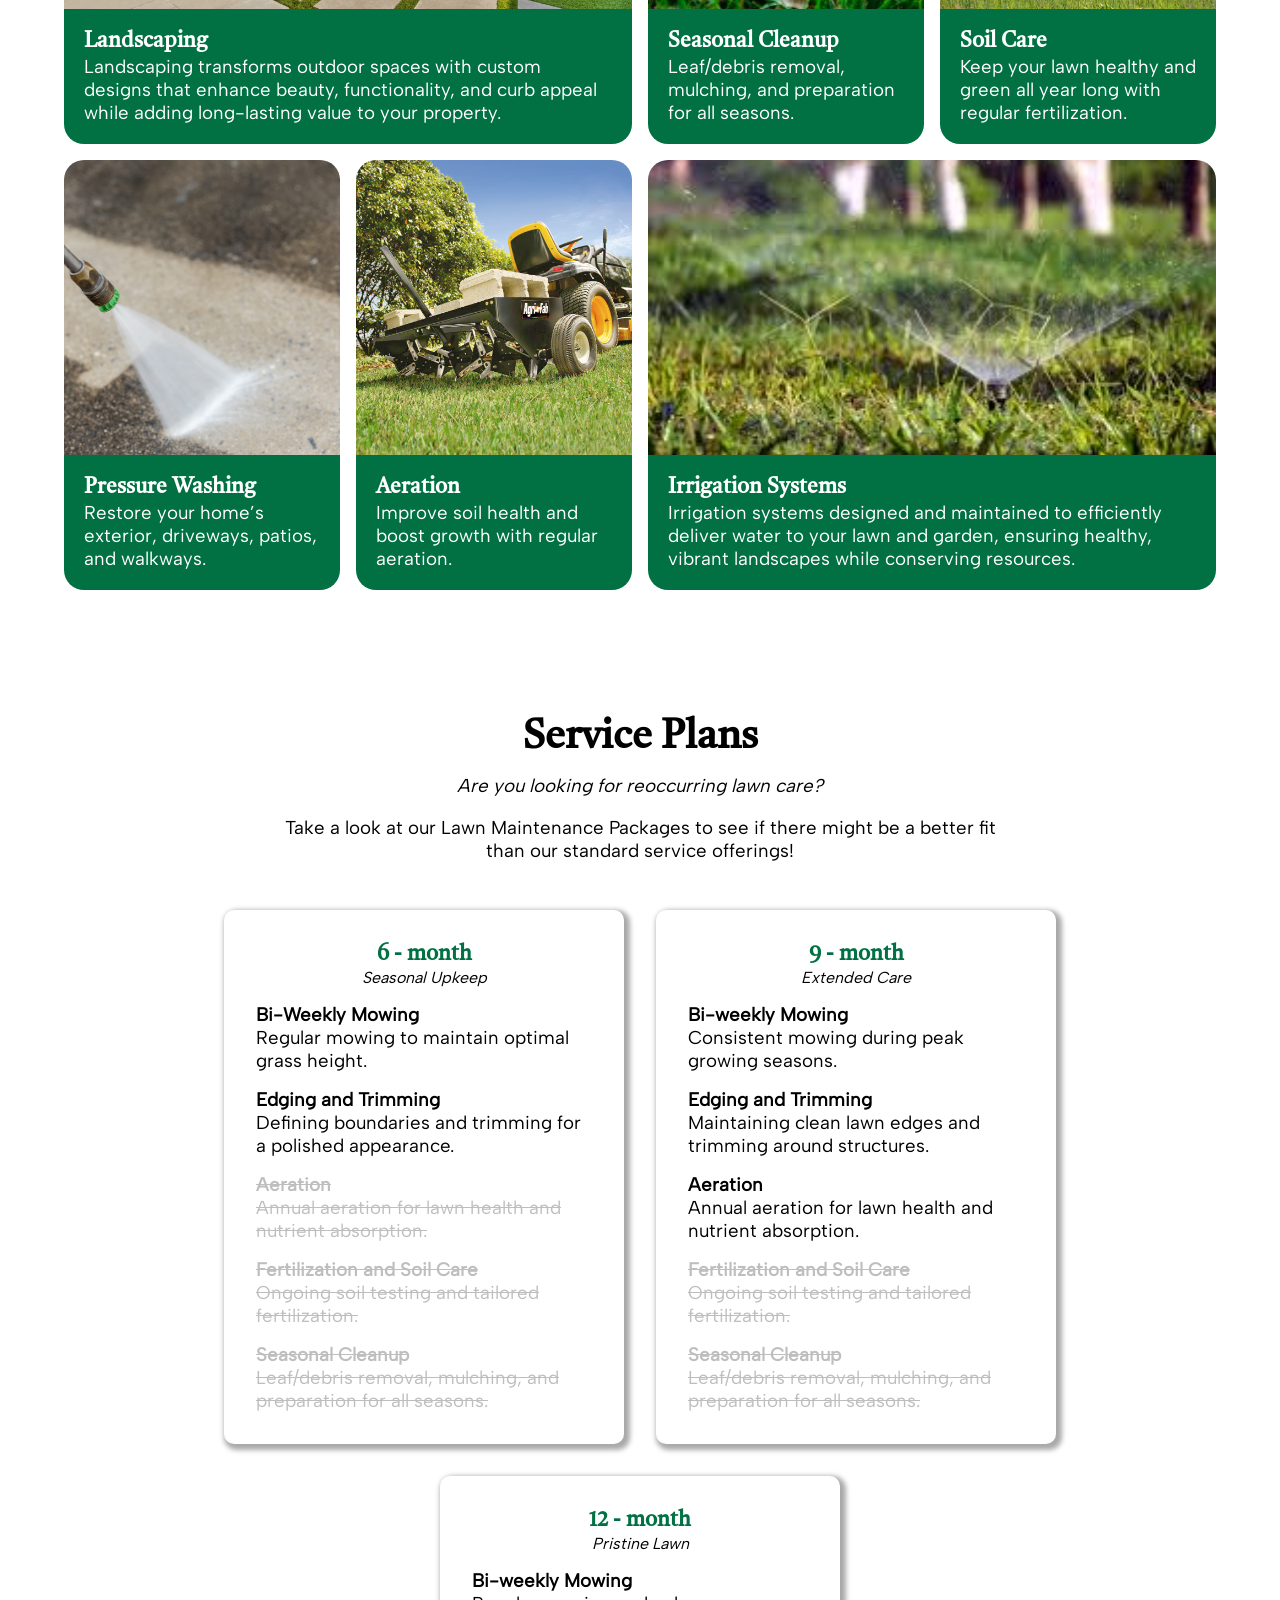
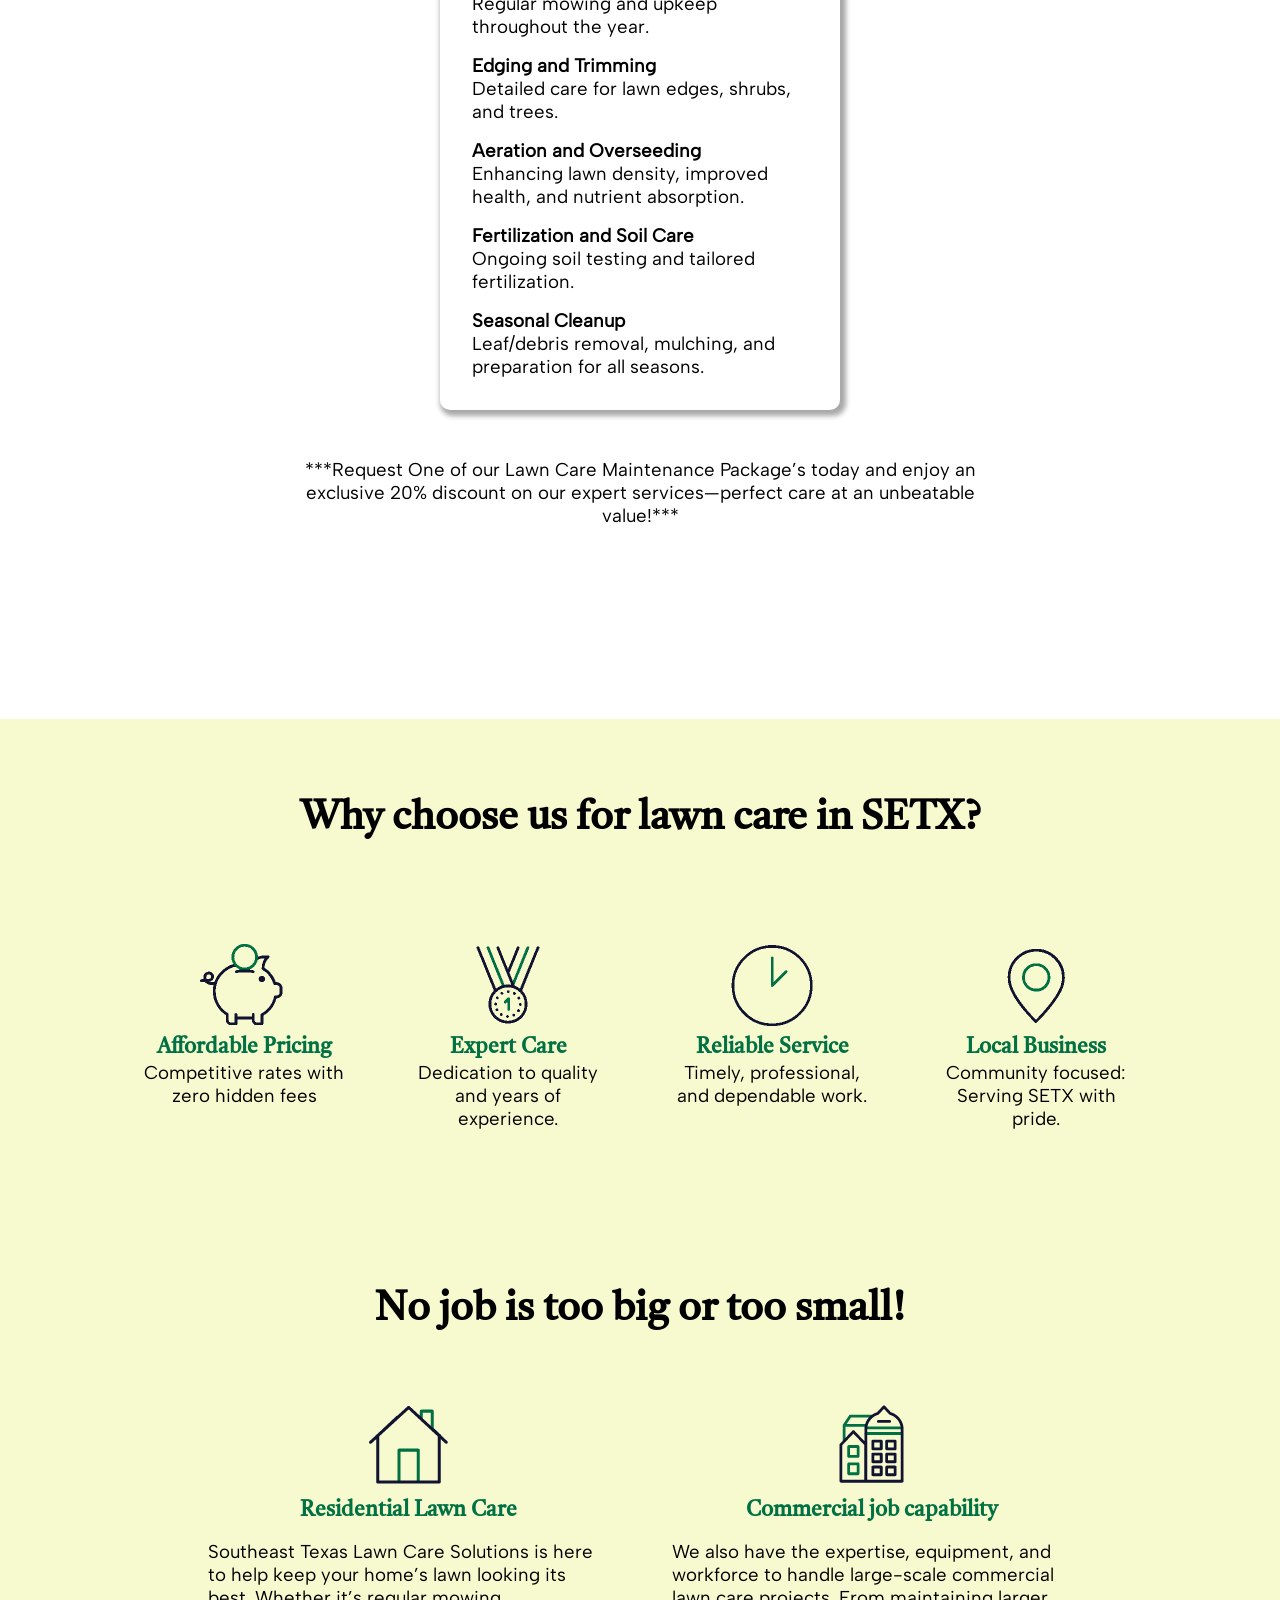
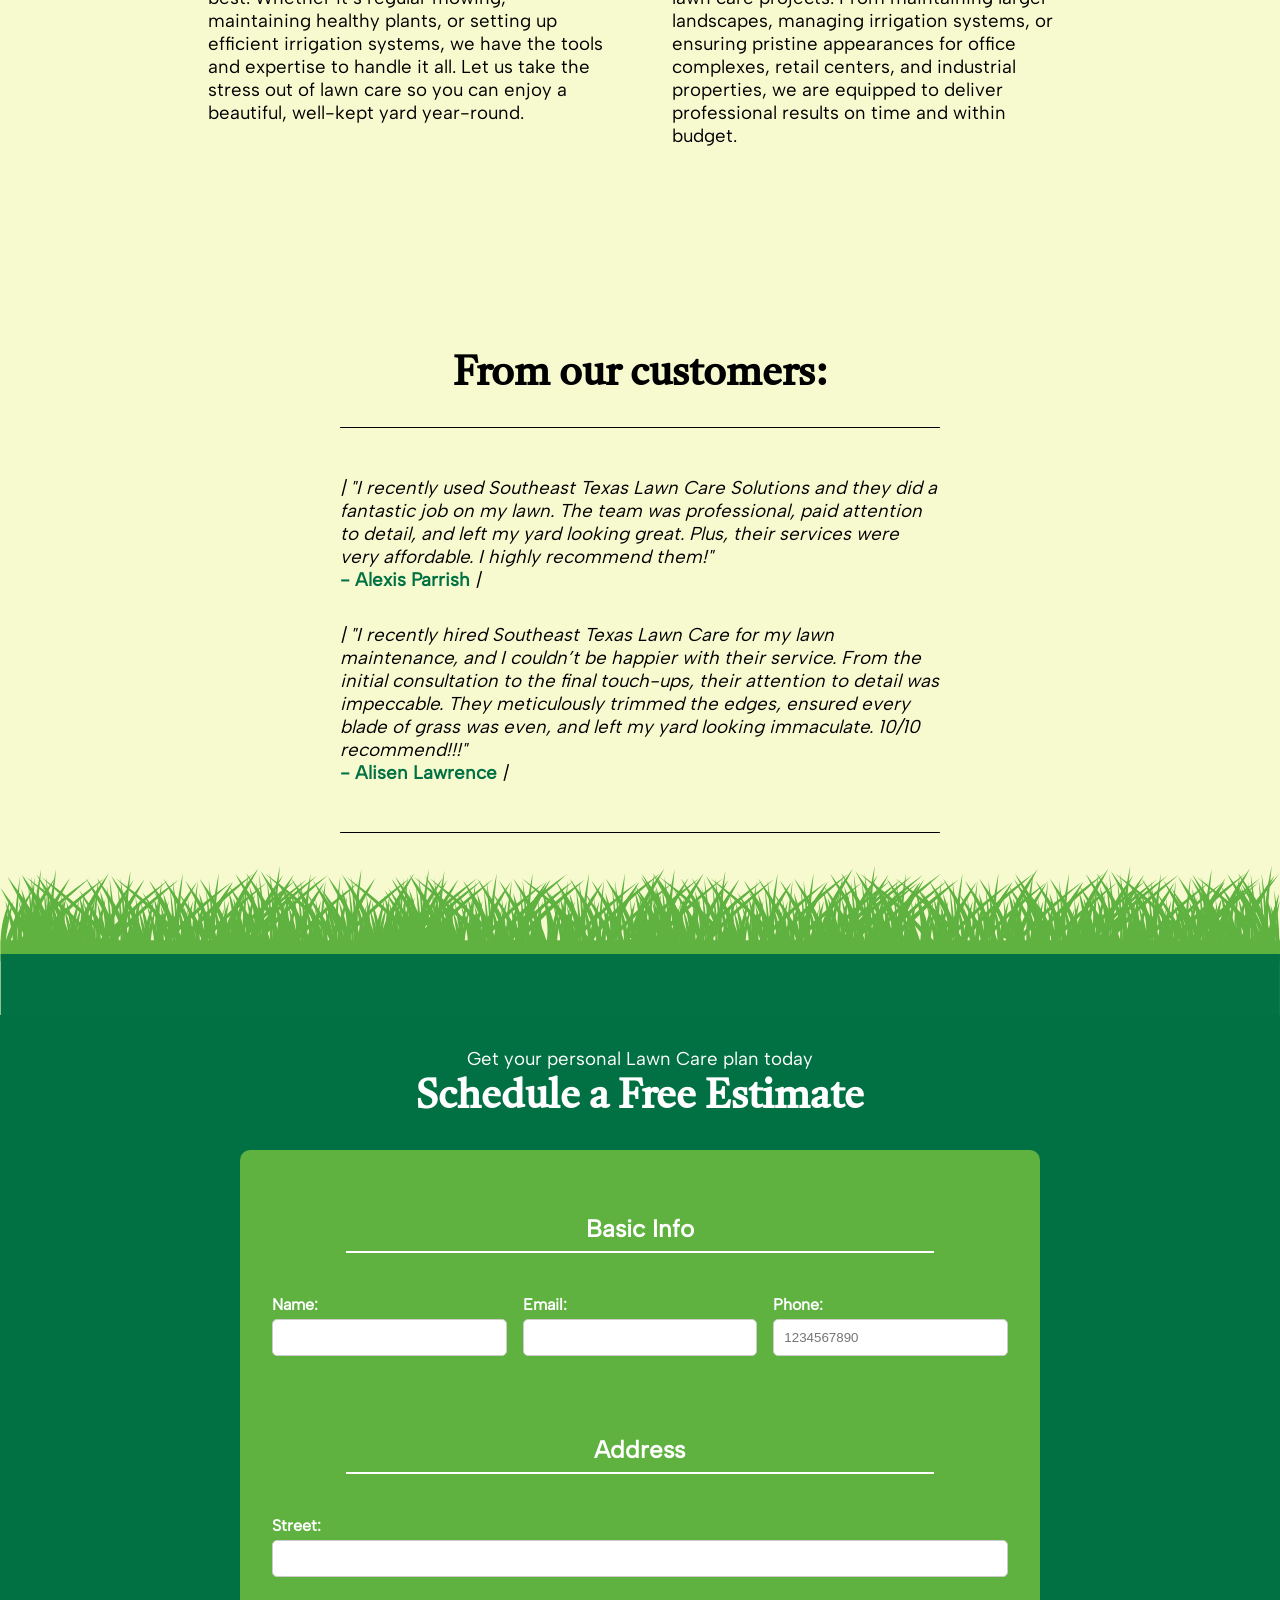
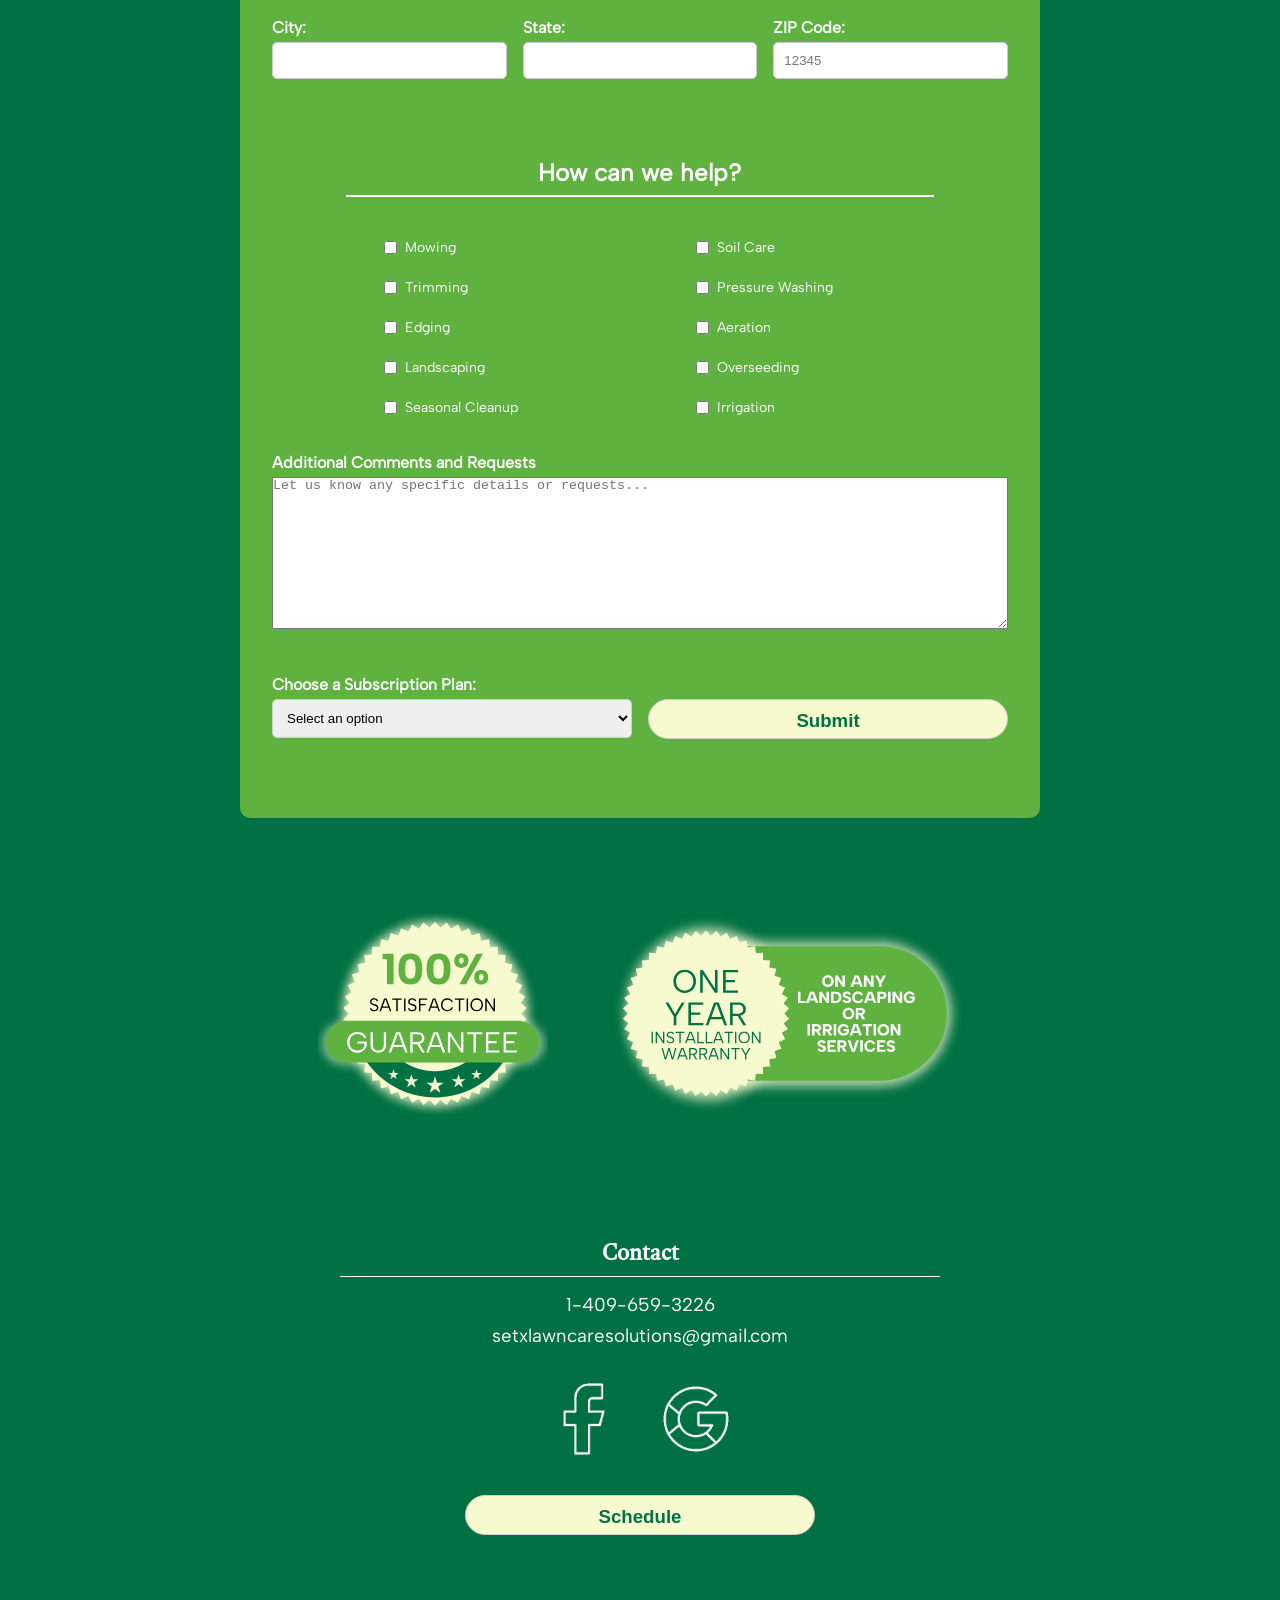
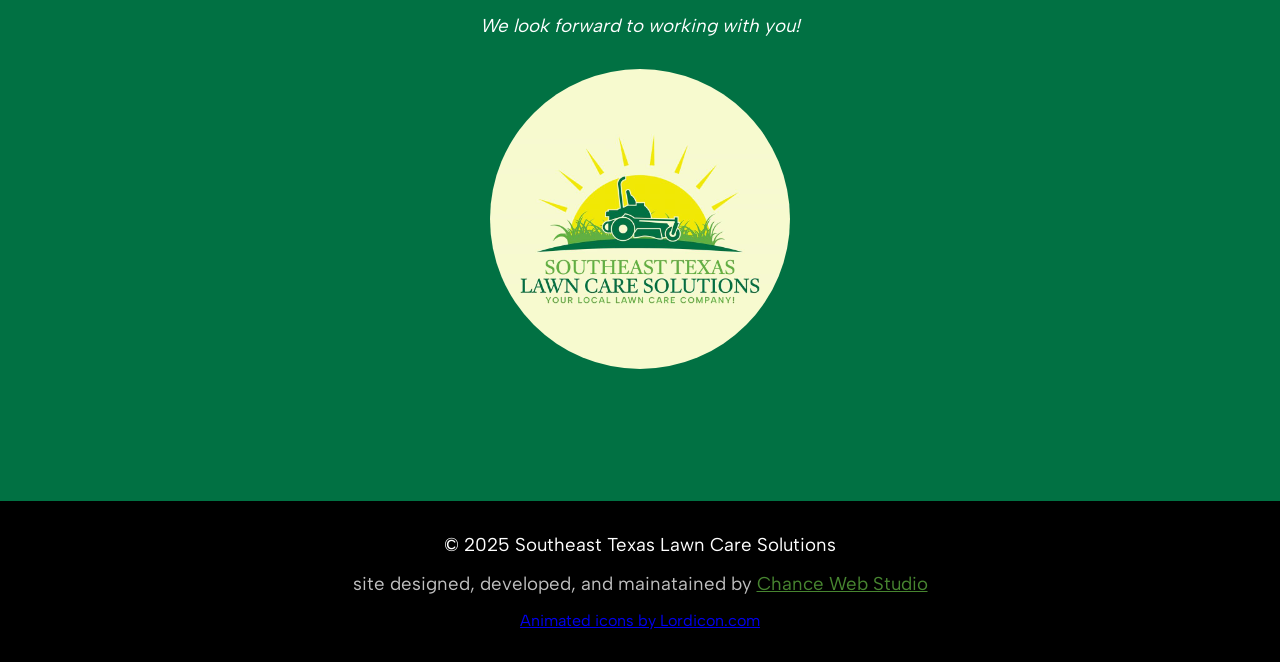
==== commit 6fb40575: "Added in to top button" ====
--- a/index.html
+++ b/index.html
@@ -16,7 +16,7 @@
 </head>
 
 <body>
-    <nav>
+    <nav id="nav">
         <img src="./assets/setxLawnCare.jpg" alt="SETX lawncare solutions logo">
         <svg id="hamburger" viewBox="0 0 250 195" fill="none" xmlns="http://www.w3.org/2000/svg">
             <rect class="top" width="250" height="30" rx="15" y="0" fill="#017143" />
@@ -24,9 +24,9 @@
             <rect class="bottom" width="250" height="30" rx="15" y="165" fill="#017143" />
         </svg>
         <ul id="navbar">
-            <li>Home</li>
-            <li>Services</li>
-            <li>Contact</li>
+            <li><a href="#services">Services</a></li>
+            <li><a href="#why">About</a></li>
+            <li><a href="#contact">Contact</a></li>
             <button>Free Estimate</button>
         </ul>
         <div>
@@ -361,6 +361,7 @@
             </div>
         </div>
     </section>
+    <a href="#nav" class="toTop"><img src="./assets/uparrow.svg" alt=""></a>
     <footer>
         <div>
             <h3>Contact</h3>
--- a/style.css
+++ b/style.css
@@ -71,6 +71,35 @@
     display: block;
     font-size: clamp(12pt, 2vw, 14pt);
     margin-bottom: 8px;
+}
+
+.toTop {
+    display: flex;
+    justify-content: center;
+    align-content: center;
+    flex-wrap: wrap;
+    position: fixed;
+    right: 25px;
+    bottom: 25px;
+    width: clamp(50px, 10vw, 100px);
+    height: clamp(50px, 10vw, 100px);
+    background-color: var(--secondary);
+    border: 5px solid var(--primary);
+    color: var(--primary);
+    border-radius: 50%;
+    text-align: center;
+    align-items: center;
+    opacity: 50%;
+    z-index: 100;
+}
+
+.toTop:hover {
+    opacity: 1;
+}
+
+.toTop img {
+    height: 50%;
+    margin: auto;
 }
 
 /* footer ---------------------------------------------------------------- */
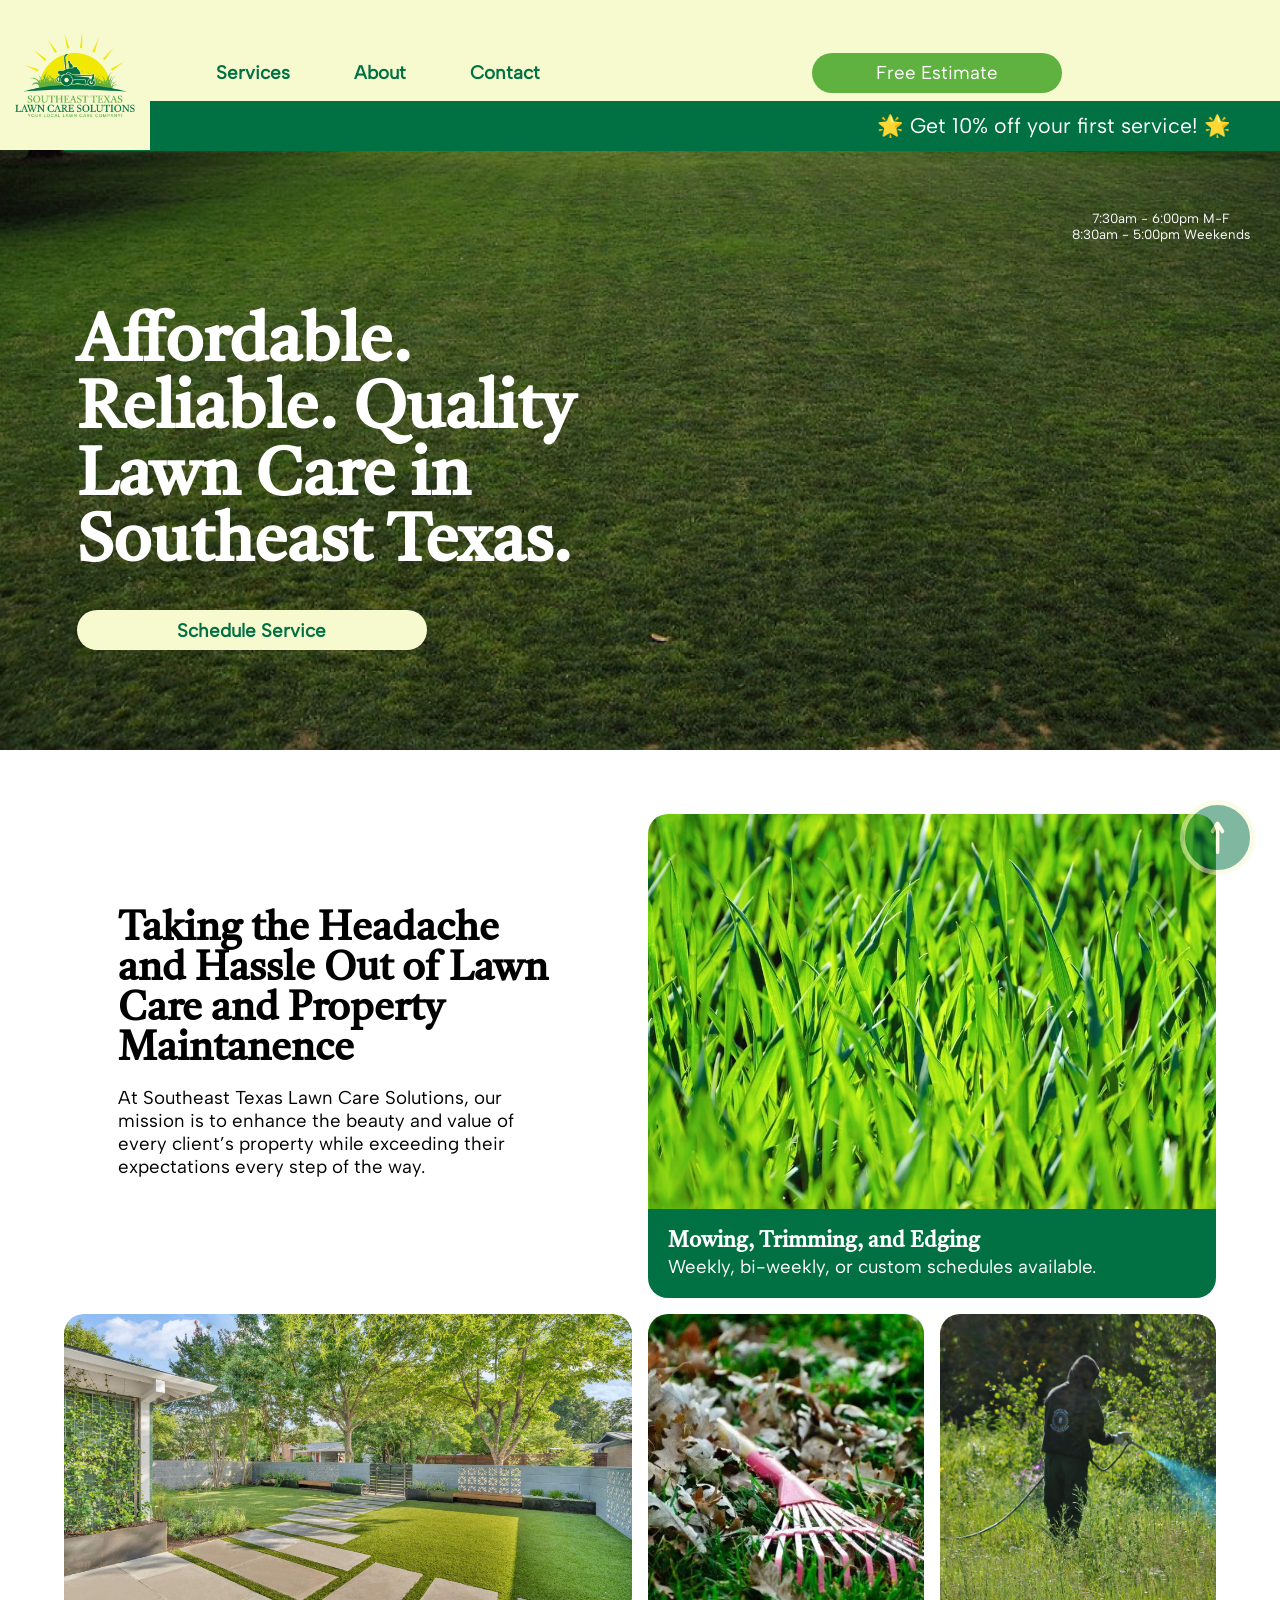
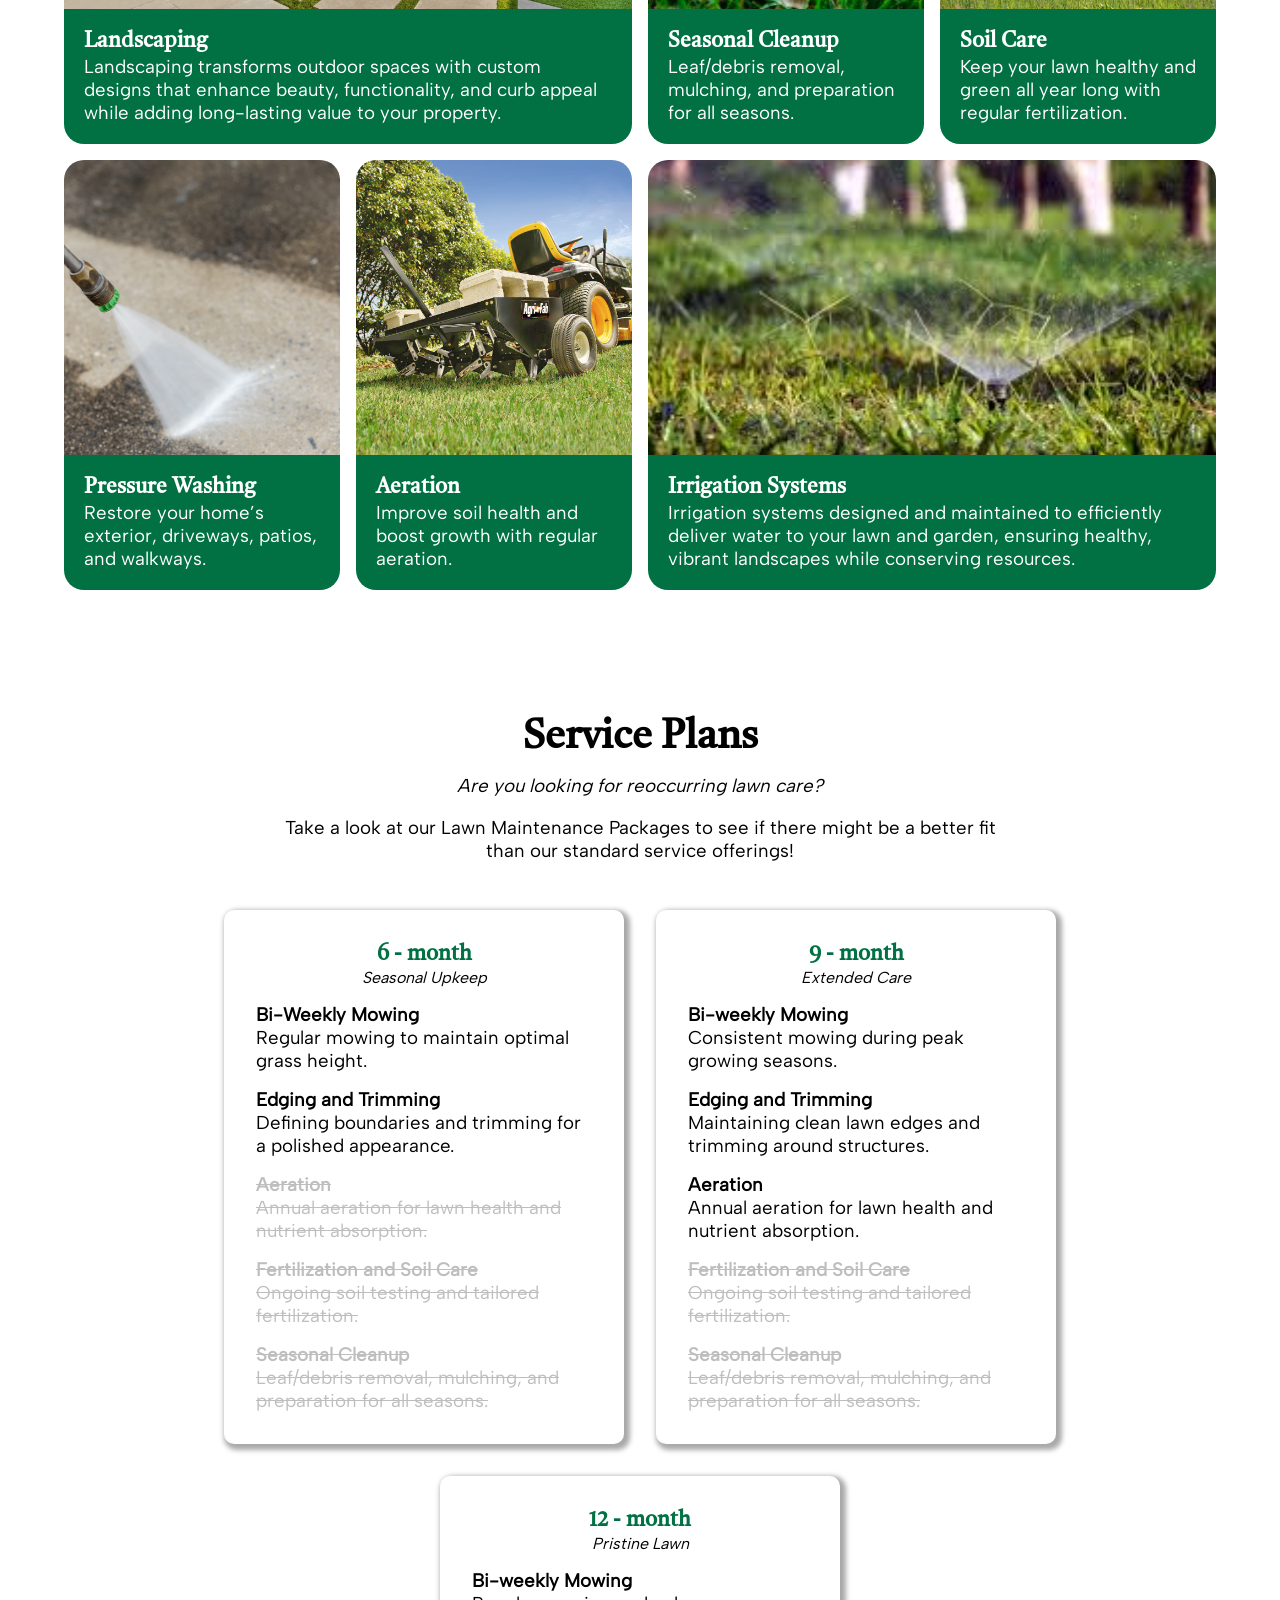
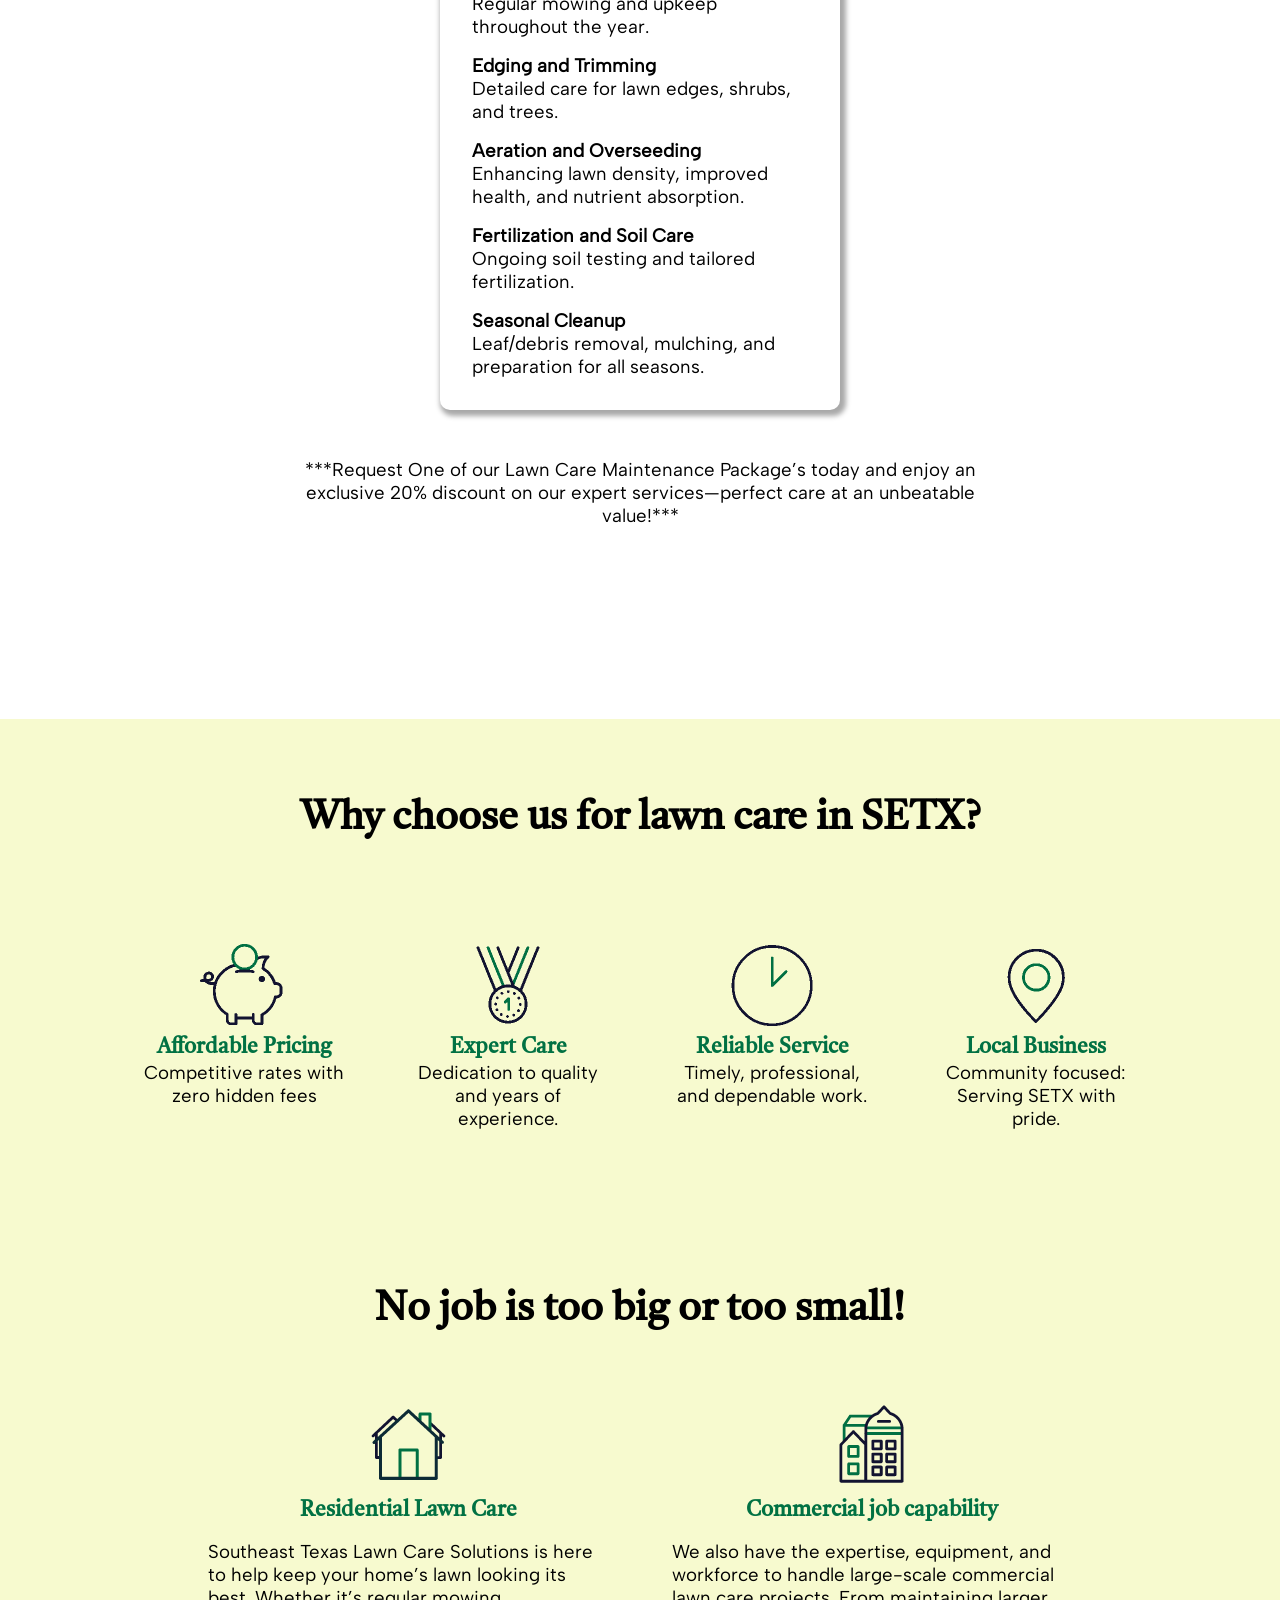
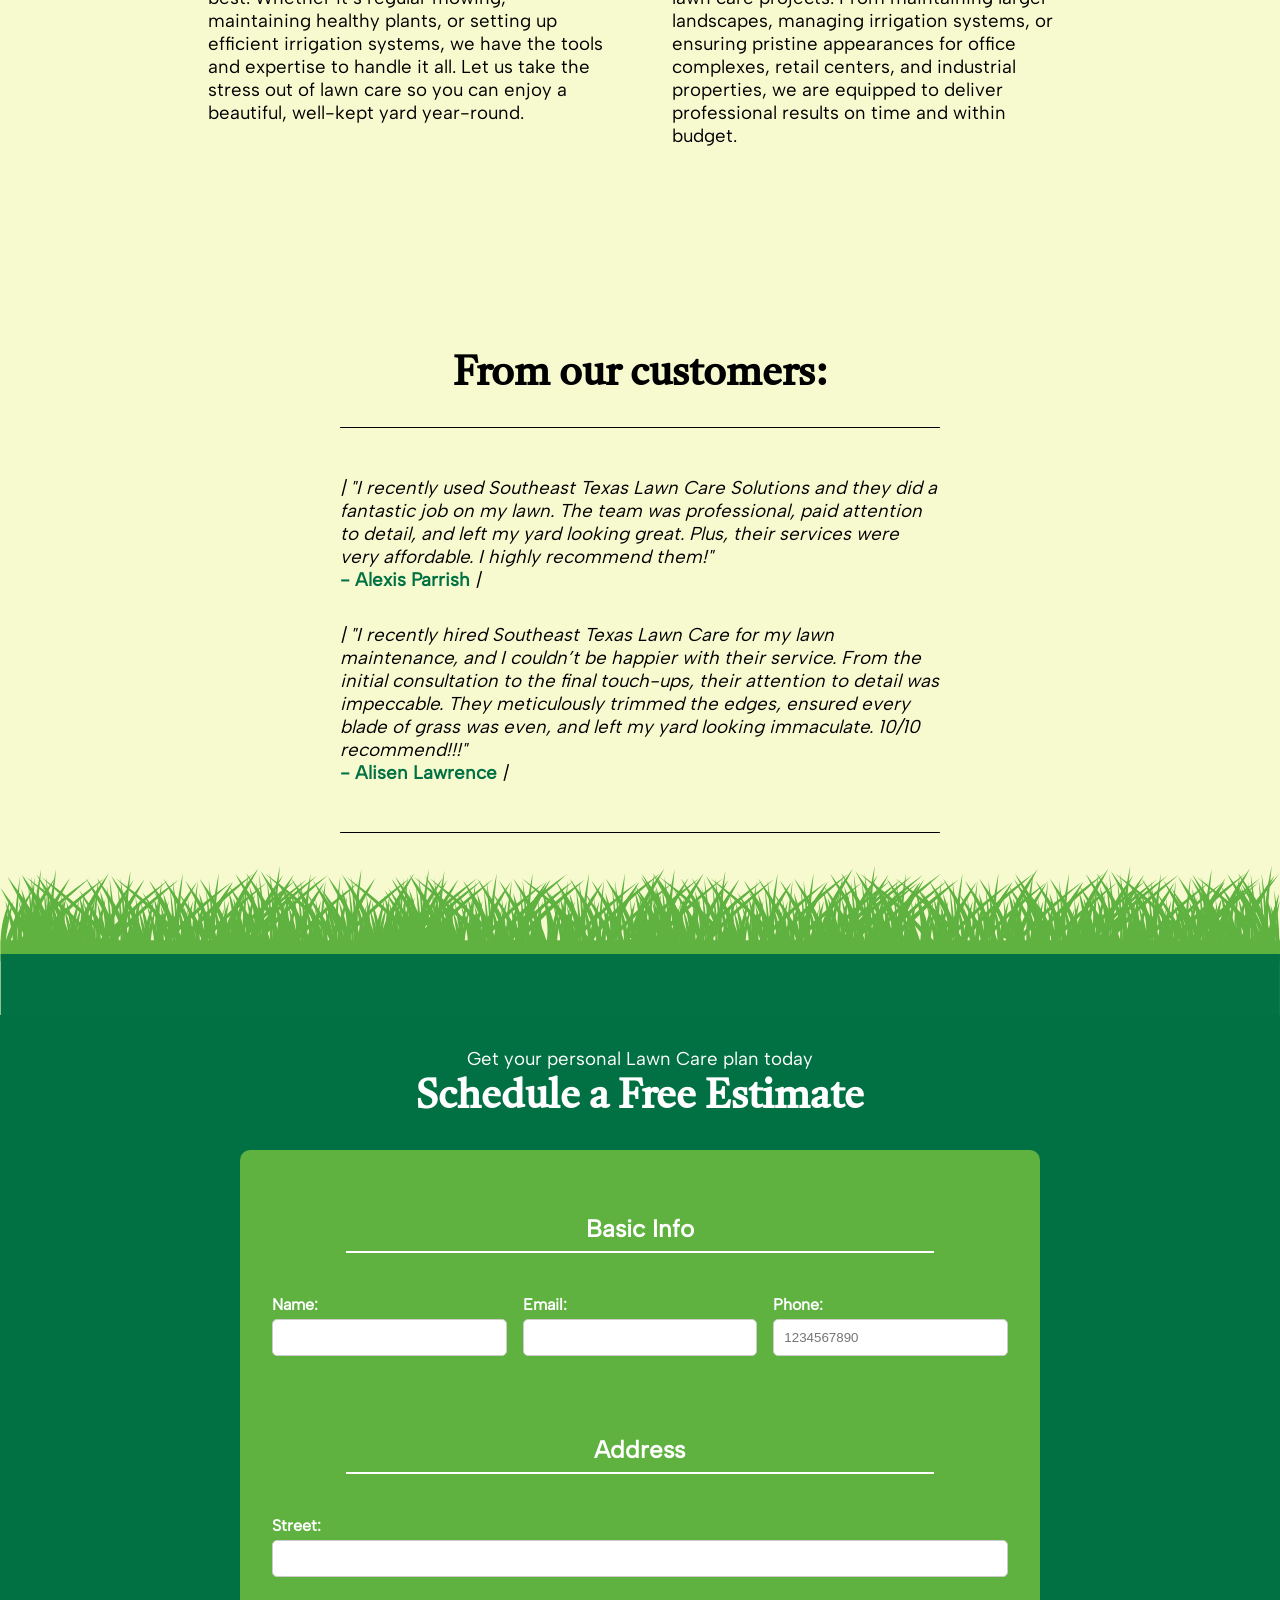
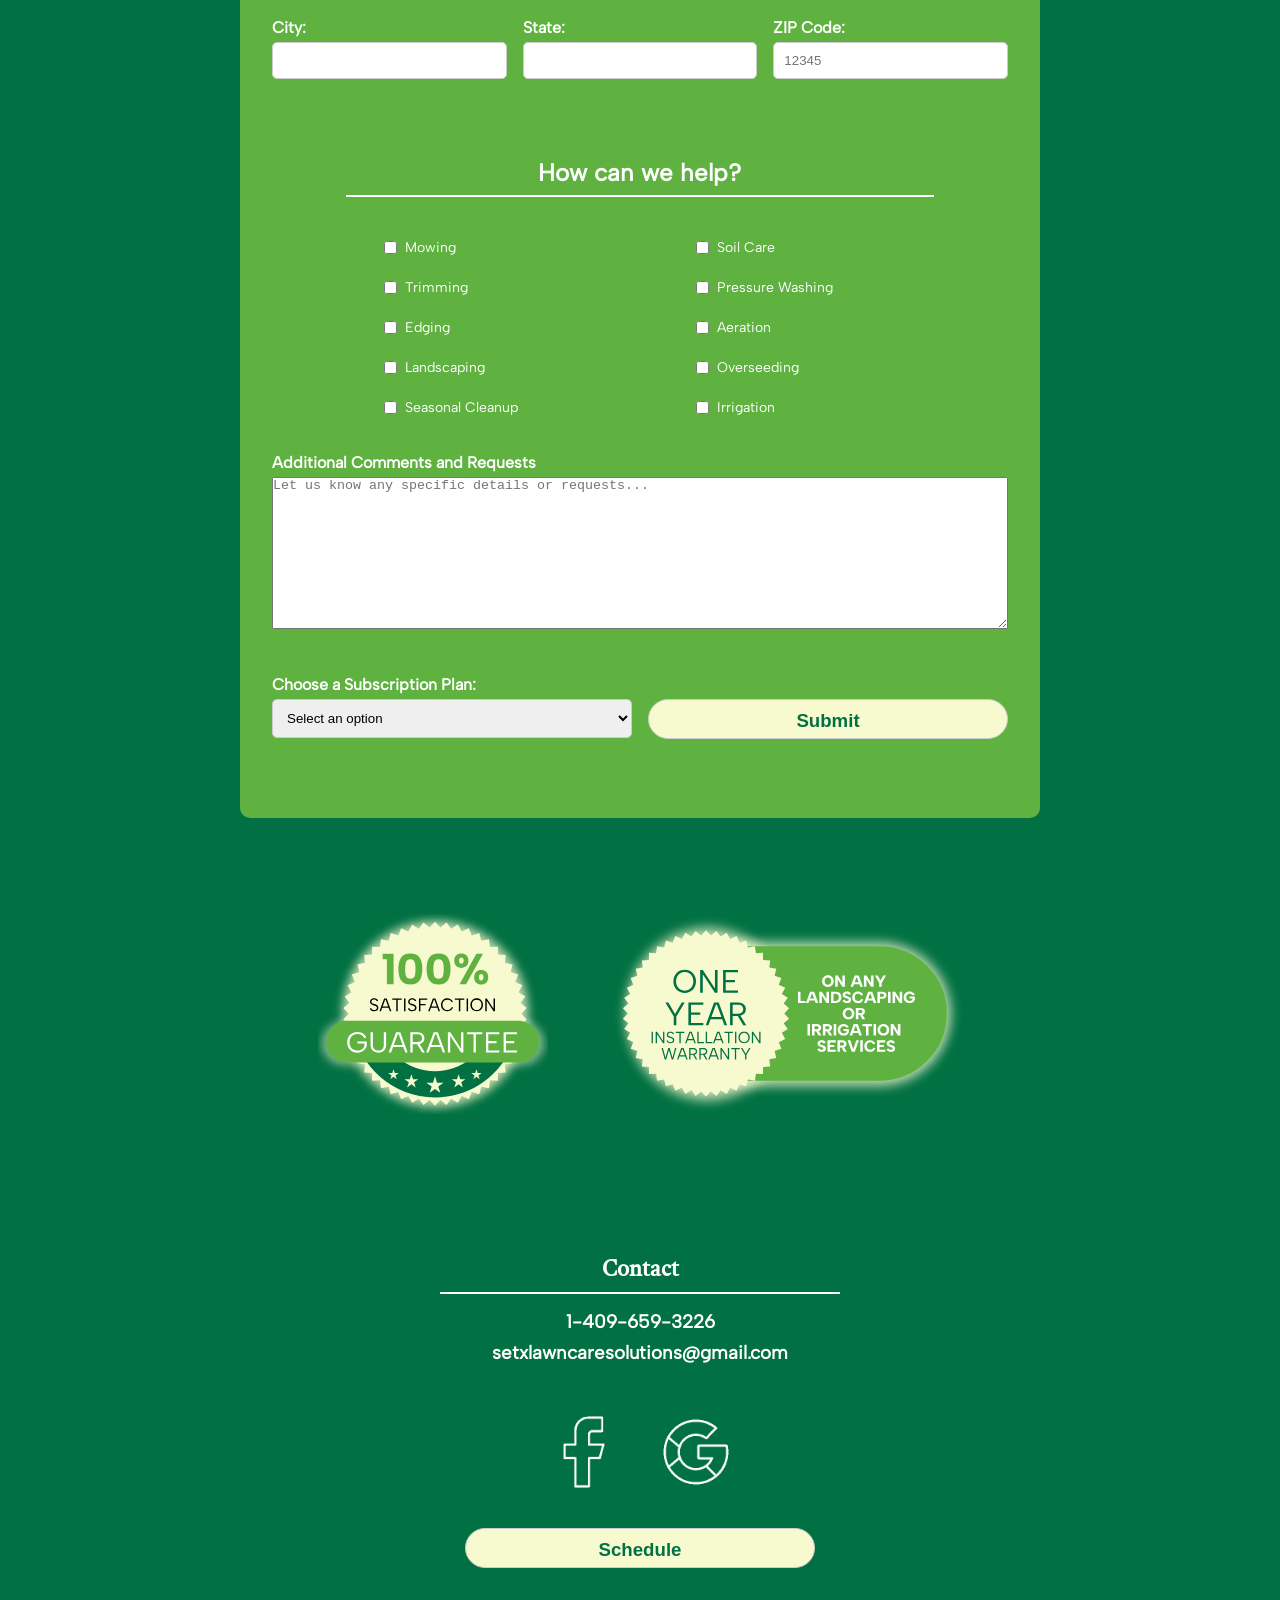
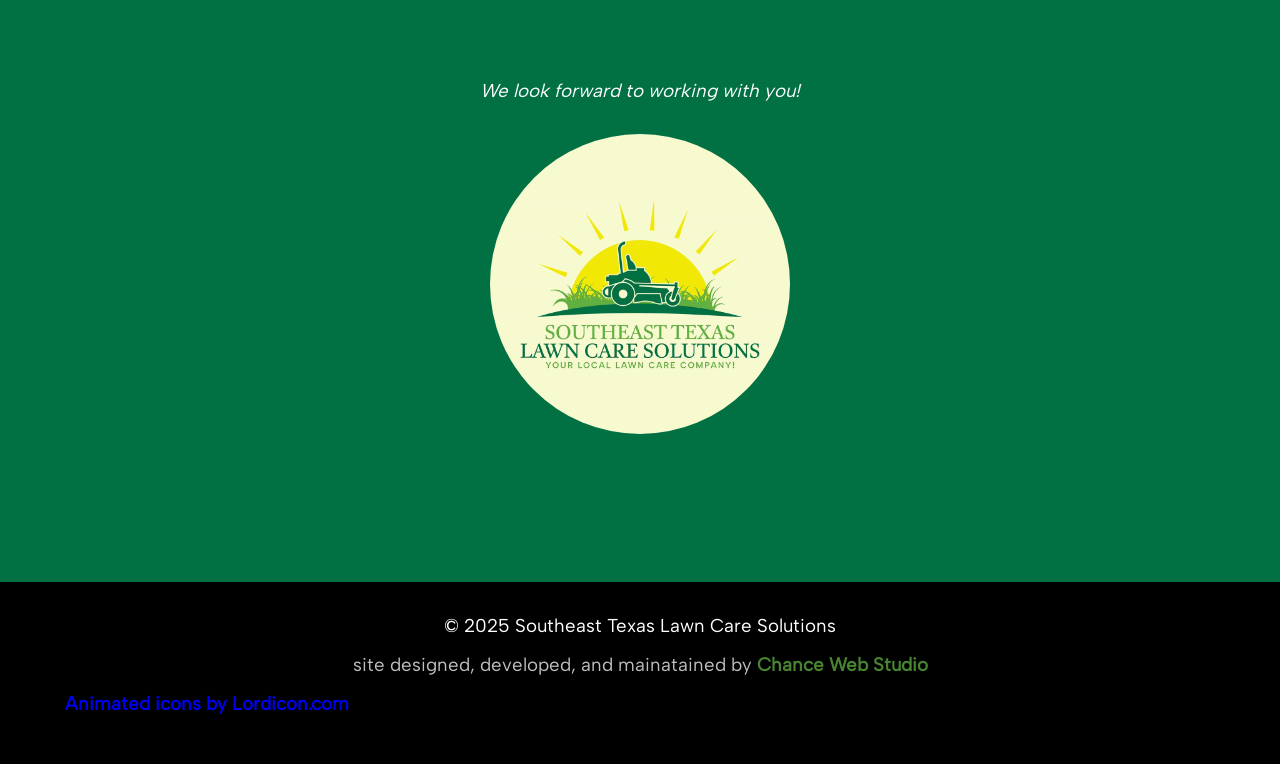
==== commit 0b351e8f: "Fixed some button issues - added form connection with formspree.io - adjusted a few styles here and " ====
--- a/index.html
+++ b/index.html
@@ -27,7 +27,7 @@
             <li><a href="#services">Services</a></li>
             <li><a href="#why">About</a></li>
             <li><a href="#contact">Contact</a></li>
-            <button>Free Estimate</button>
+            <a href="#contact" class="button">Free Estimate</a>
         </ul>
         <div>
             <p> 🌟 Get 10% off your first service! 🌟</p>
@@ -35,7 +35,7 @@
     </nav>
     <section id="hero">
         <h1>Affordable. Reliable. Quality Lawn Care in Southeast Texas.</h1>
-        <button>Schedule Service</button>
+        <a href="#contact">Schedule Service</a>
 
         <p> 7:30am - 6:00pm M-F
             <br>
@@ -272,7 +272,7 @@
         <h2>Schedule a Free Estimate</h2>
         <div class="contact-wrapper">
             <div>
-                <form action="/submit" method="POST">
+                <form action="https://formspree.io/f/mvggyweg" method="POST">
                     <label for="basic" class="form-section-label">Basic Info</label>
                     <div id="basic" class="form-container">
                         <!-- Name, Email, and Phone -->
@@ -365,17 +365,16 @@
     <footer>
         <div>
             <h3>Contact</h3>
-            <div class="line"></div>
             <ul>
                 <li><a href="tel:14096593226">1-409-659-3226</a></li>
                 <li class="centered"><a
                         href="mailto:setxlawncaresolutions@gmail.com">setxlawncaresolutions@gmail.com</a></li>
             </ul>
             <div class="social-wrapper">
-                <a href=""><img src="./assets/fb.gif" alt=""></a>
-                <a href=""><img src="./assets/google.gif" alt=""></a>
-            </div>
-            <button>Schedule</button>
+                <a href="https://www.facebook.com/SETXLawncareSolutions" target="_blank"><img src="./assets/fb.gif" alt=""></a>
+                <a href="https://www.google.com/search?q=Southeast+Texas+Lawn+Care+Solutions&ludocid=5295056573964723355&sa=X&ved=2ahUKEwj27oOF5viKAxXGRjABHSQPIiwQ_coHegQIIBAB&sxsrf=ADLYWIJAZrI9JkX7inevO7IuvDPkcDTqbA:1736980884951#lpg=cid:CgIgAQ%3D%3D" target="_blank"><img src="./assets/google.gif" alt=""></a>
+            </div>
+            <a href="#contact"><button>Schedule</button></a>
         </div>
         <div>
             <p>We look forward to working with you!</p>
--- a/style.css
+++ b/style.css
@@ -59,6 +59,17 @@
     font-size: clamp(14pt, 2.5vw, 16pt);
 }
 
+a {
+    cursor: pointer;
+    width: 100%;
+    max-width: 350px;
+    height: 40px;
+    border-radius: 50px;
+    font-size: 14pt;
+    font-weight: bold;
+    text-decoration: none;
+}
+
 p, li {
     font-size: clamp(12pt, 2vw, 14pt);
 }
@@ -81,8 +92,8 @@
     position: fixed;
     right: 25px;
     bottom: 25px;
-    width: clamp(50px, 10vw, 100px);
-    height: clamp(50px, 10vw, 100px);
+    width: clamp(50px, 10vw, 75px);
+    height: clamp(50px, 10vw, 75px);
     background-color: var(--secondary);
     border: 5px solid var(--primary);
     color: var(--primary);
@@ -118,6 +129,14 @@
 
 }
 
+footer h3 {
+    border-bottom: 2px solid white;
+    padding-bottom: 8px;
+    margin: auto;
+    margin-bottom: 16px;
+    max-width: 400px;
+}
+
 footer .line {
     background-color: #fff;
     width: 80%;
@@ -126,9 +145,9 @@
 
 footer div {
     width: 100%;
-    max-width: 60%;
     text-align: center;
     margin-bottom: 64px;
+    padding: 16px;
 }
 
 footer div ul li {
@@ -145,7 +164,7 @@
     flex-direction: row;
     justify-content: center;
     width: 60%;
-    height: auto;
+    height: 100px;
     margin: auto;
     margin-top: 32px;
     margin-bottom: 0px;
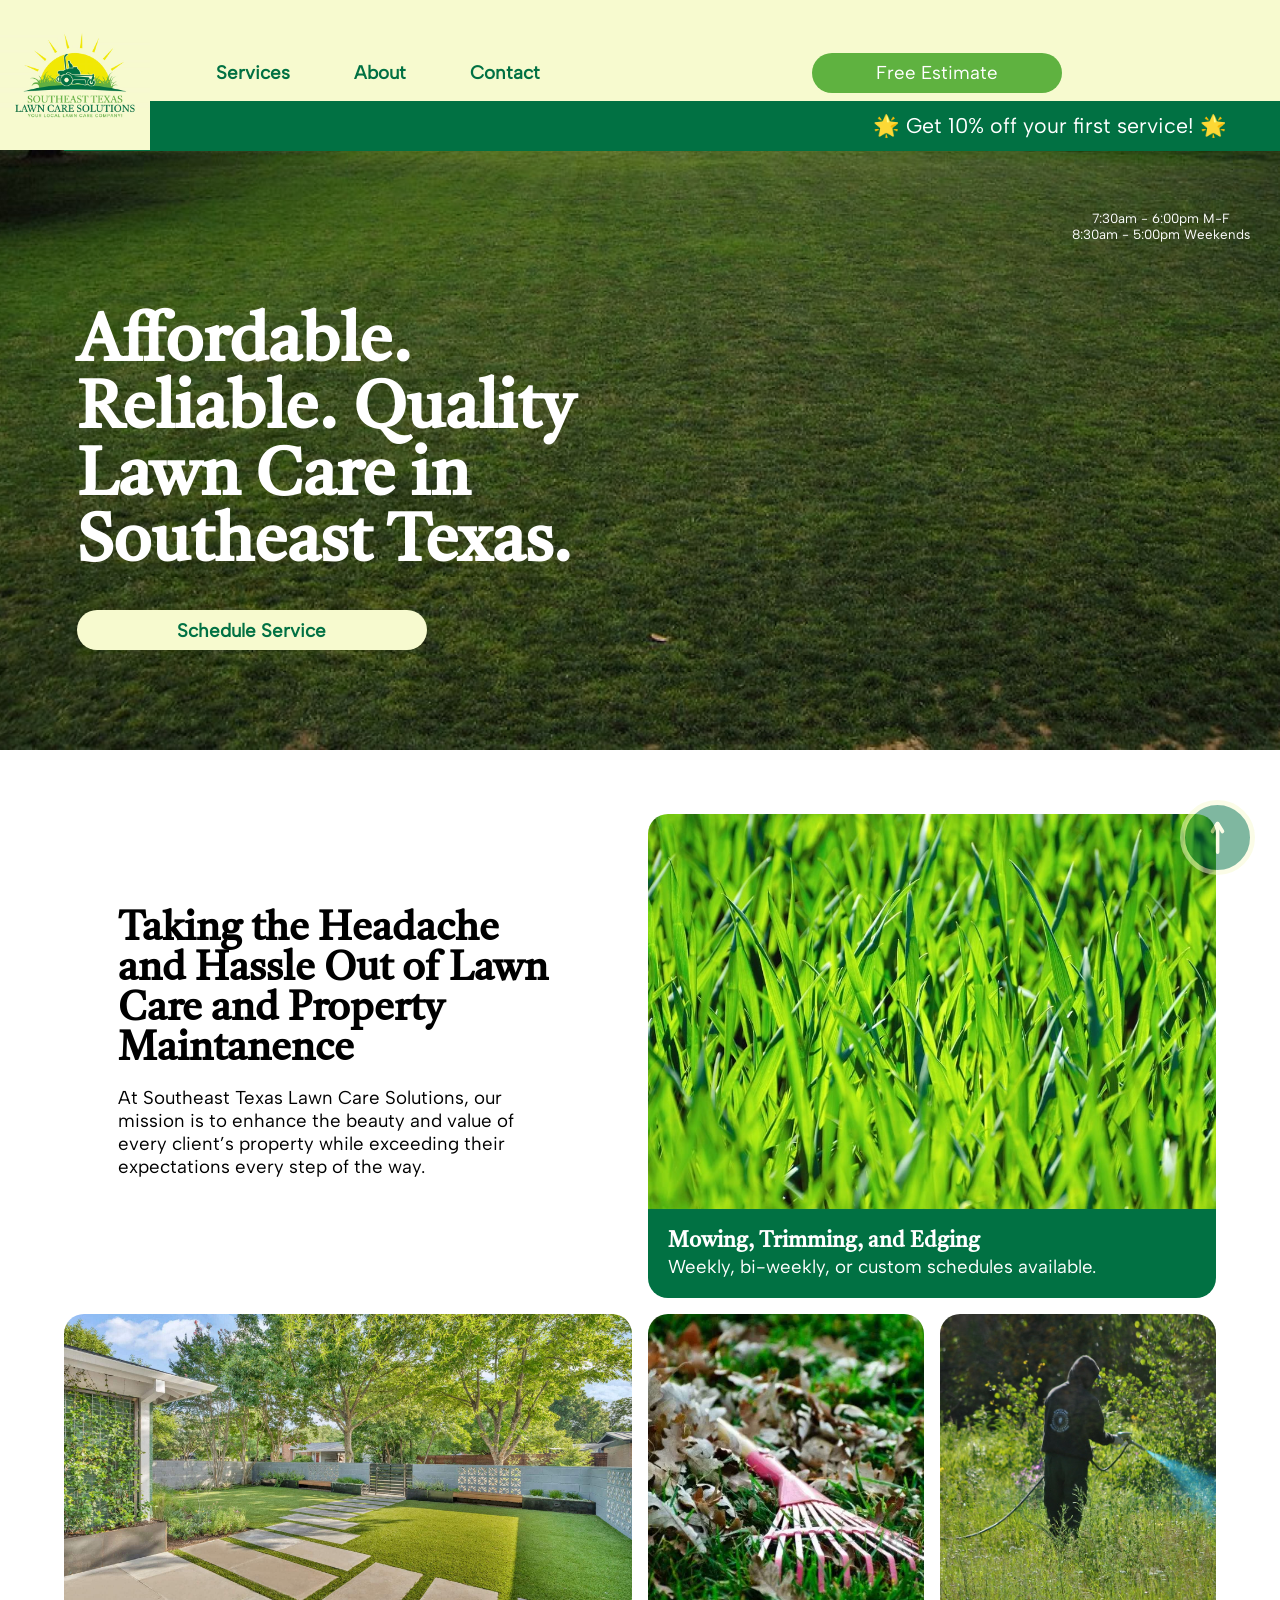
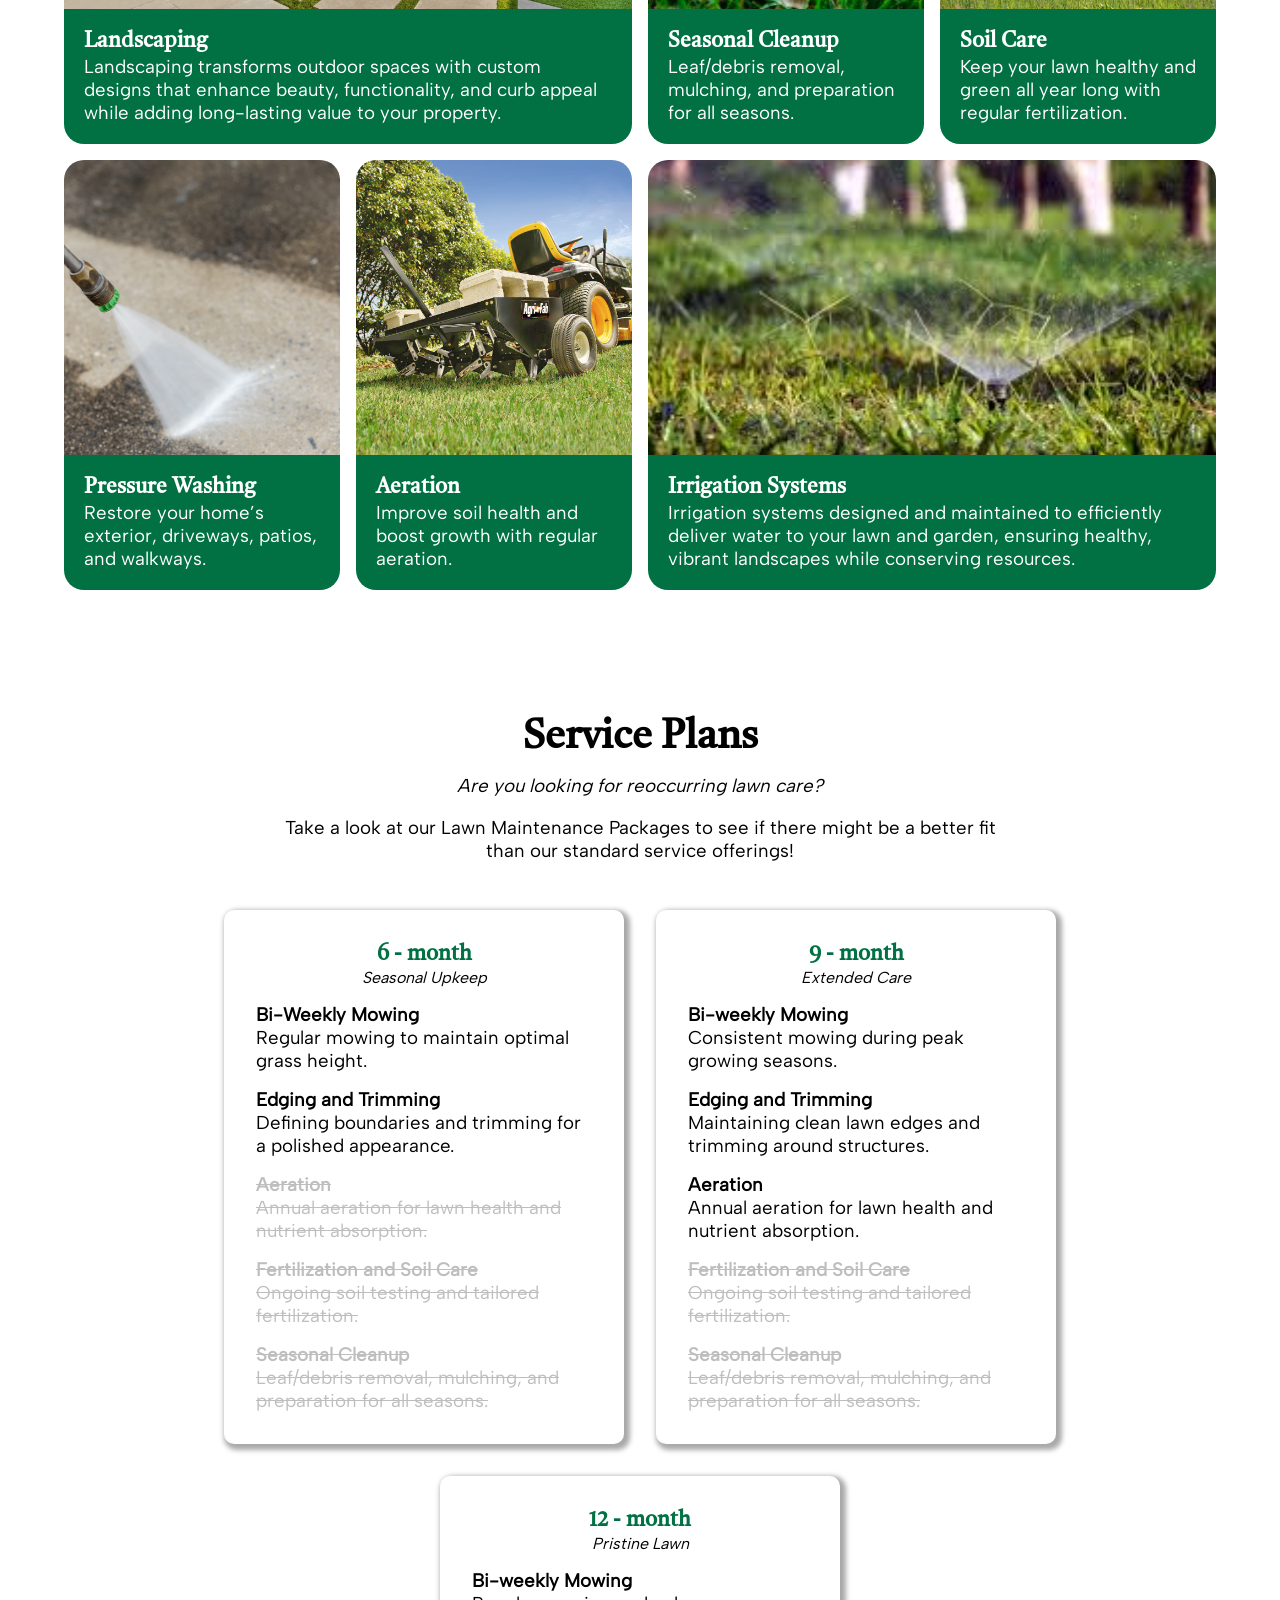
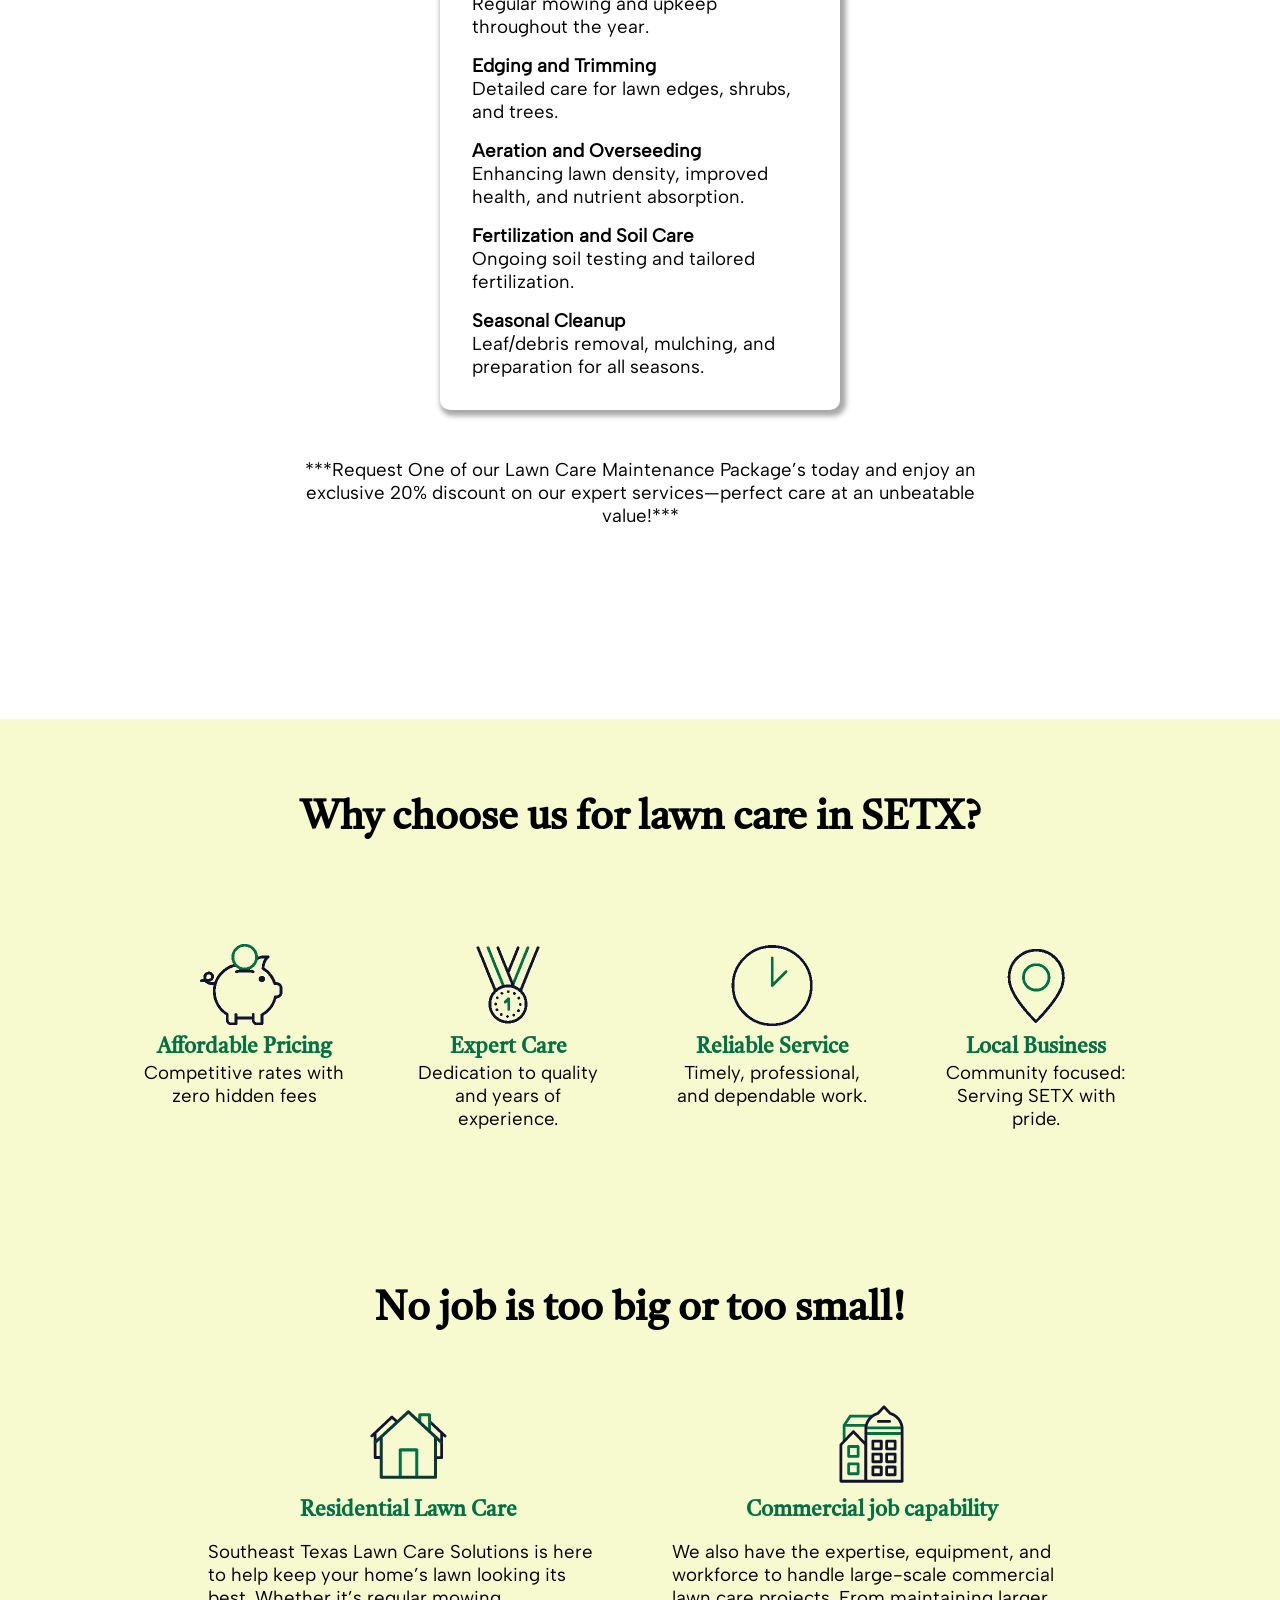
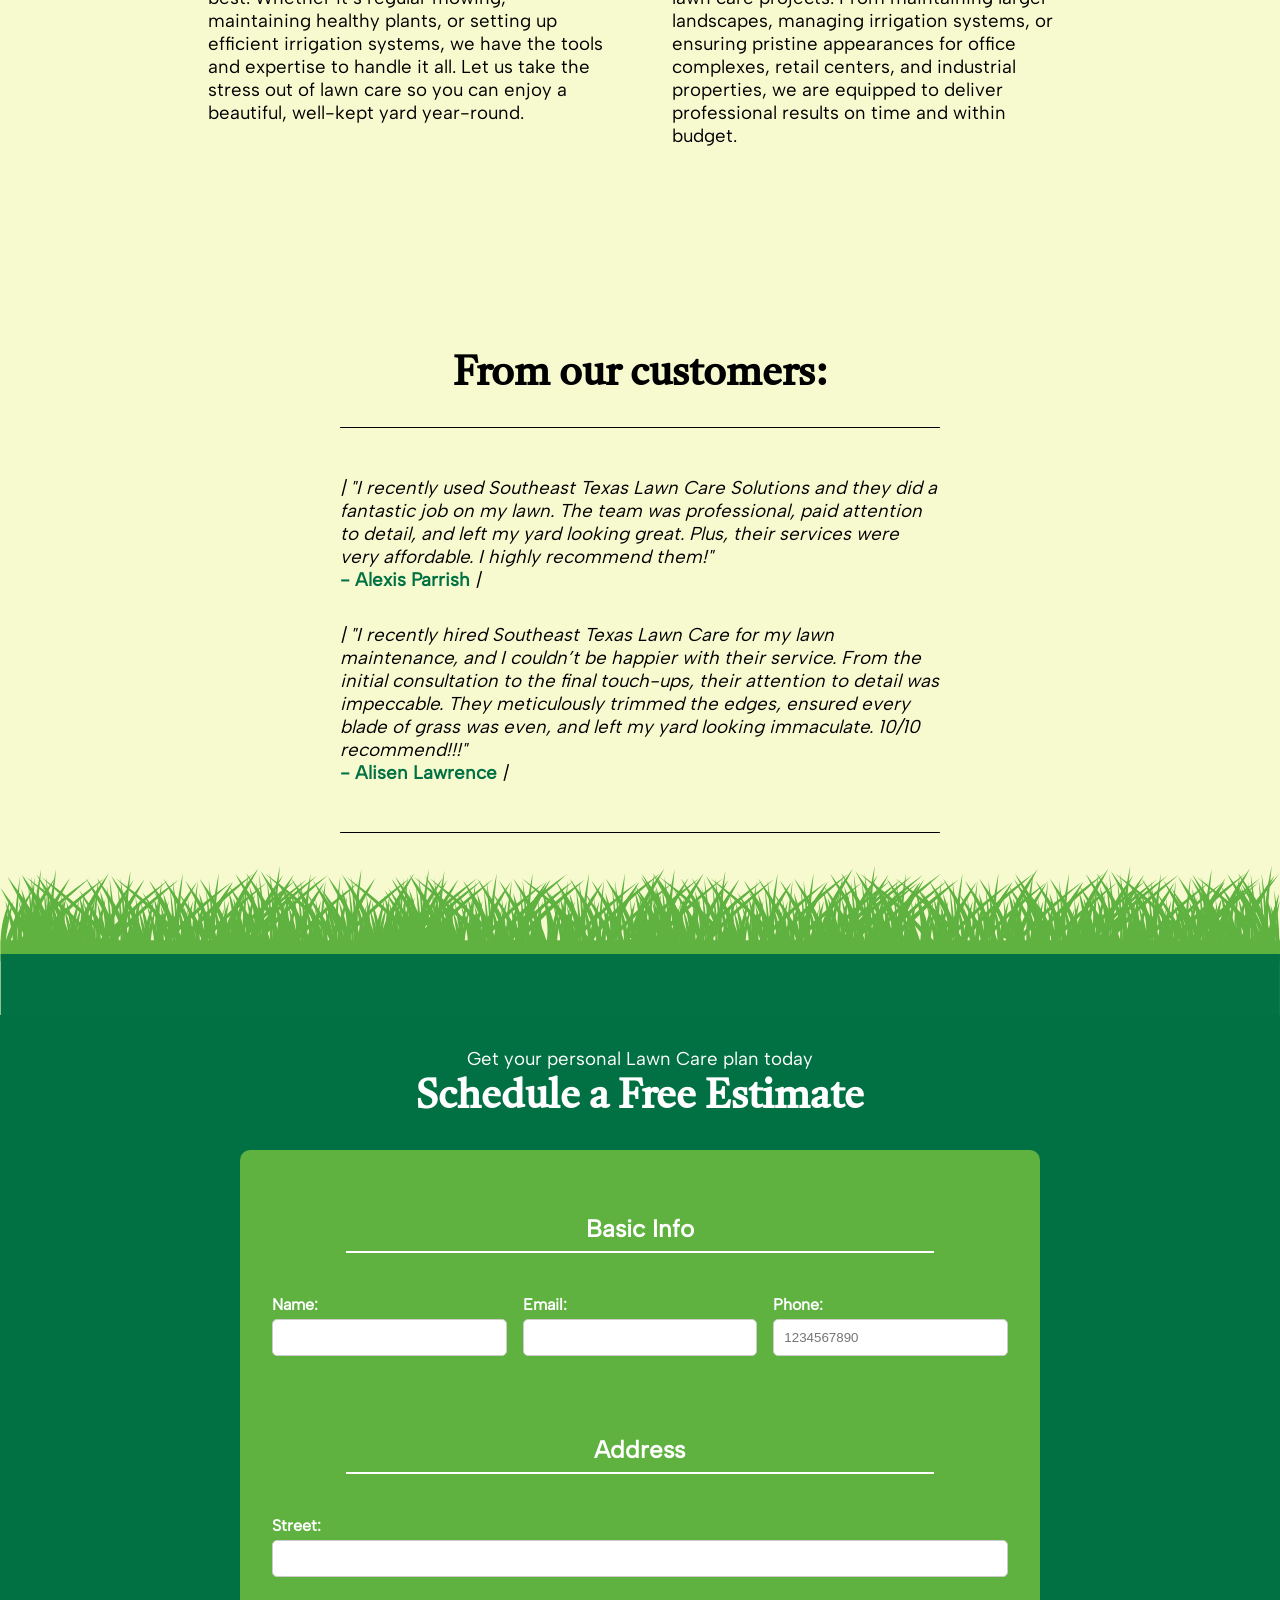
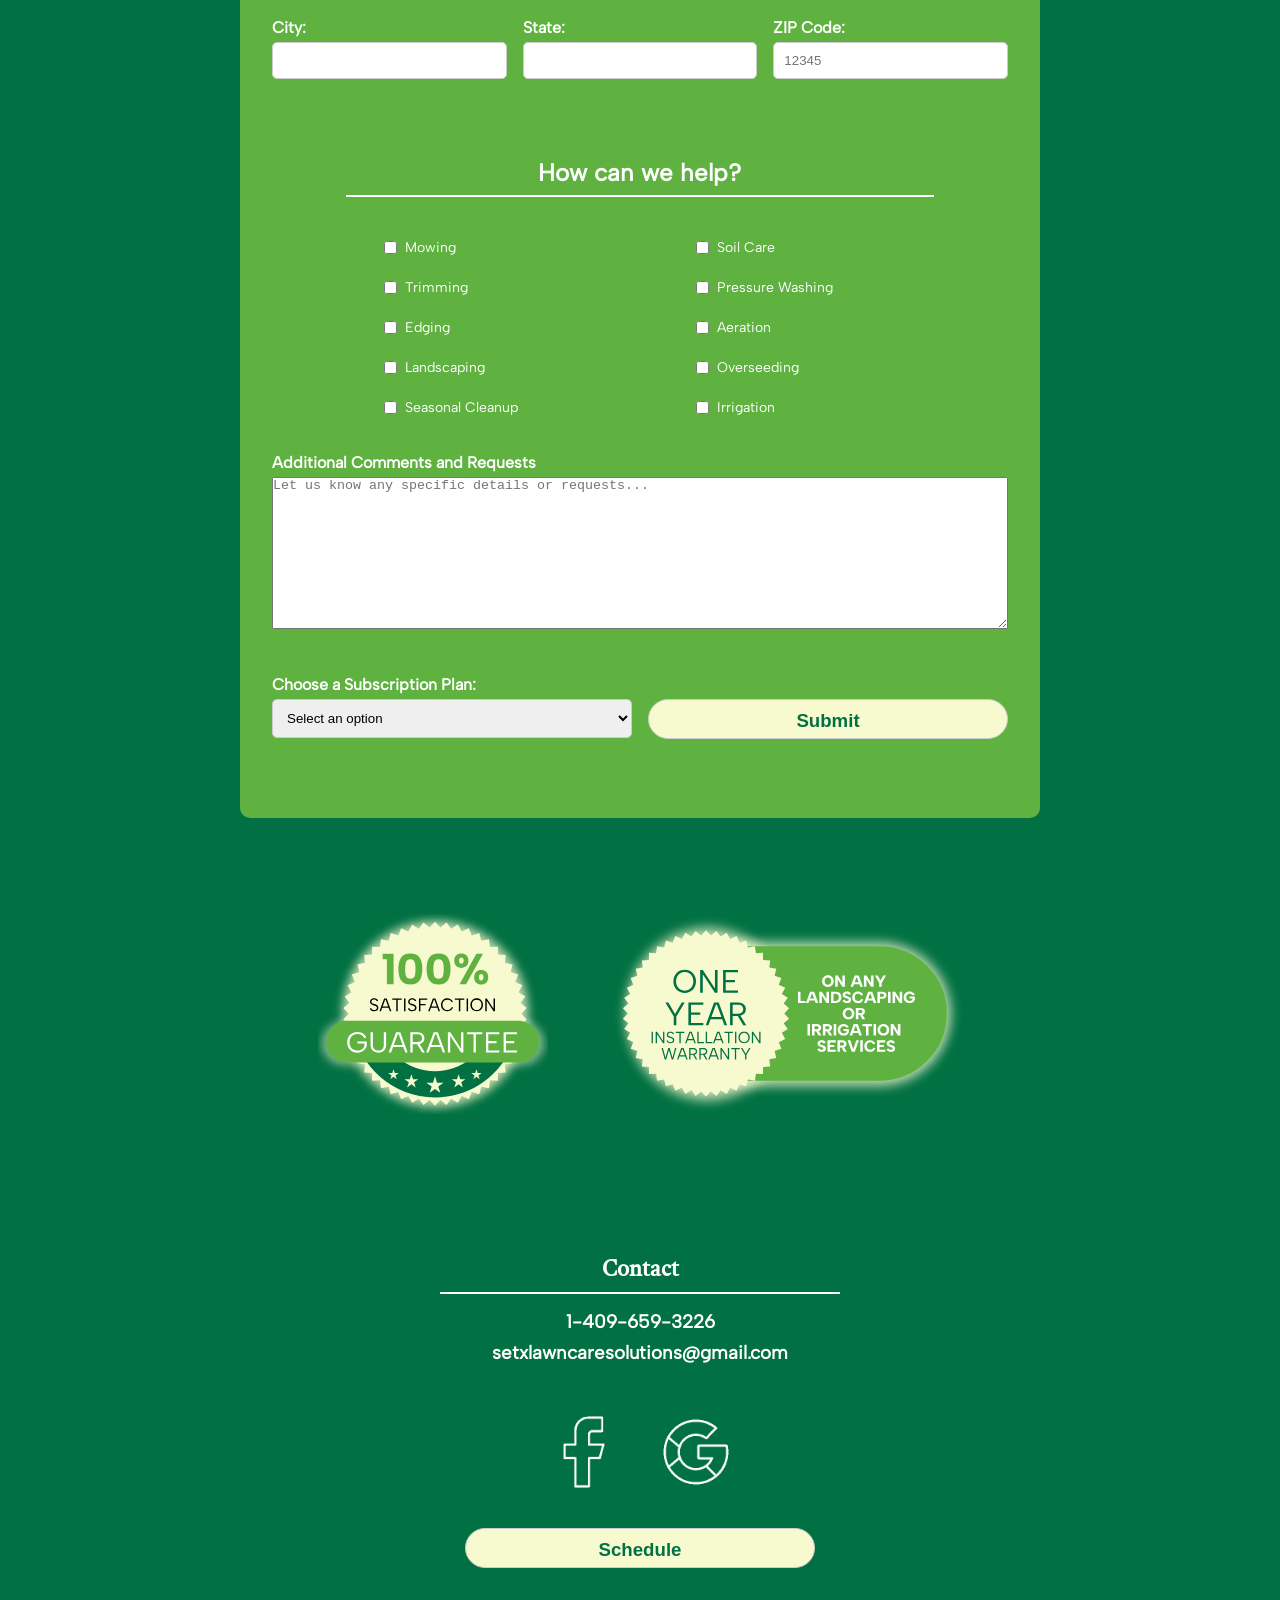
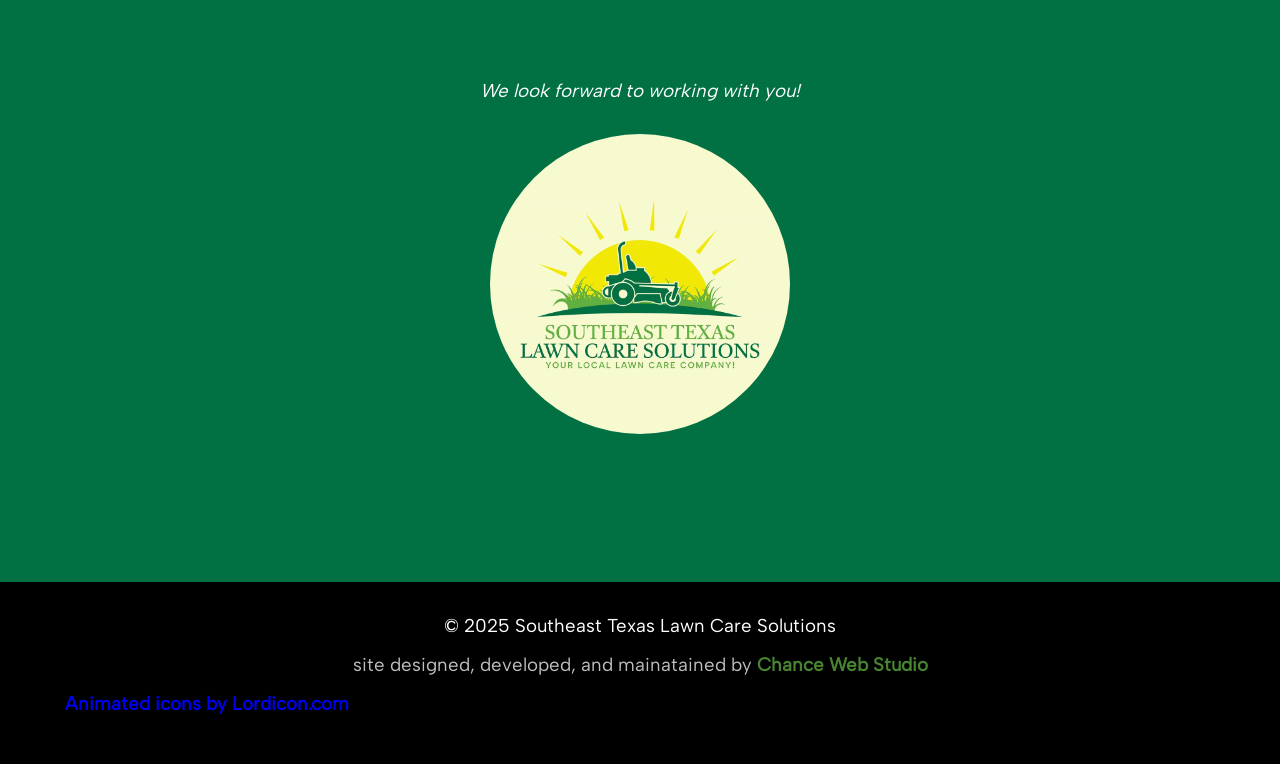
==== commit 6c20220b: "Placed google ad tracker for index.html" ====
--- a/index.html
+++ b/index.html
@@ -13,6 +13,20 @@
     <!-- scripts -->
     <script src="https://cdnjs.cloudflare.com/ajax/libs/gsap/3.12.2/gsap.min.js"></script>
 
+
+    <!-- Google tag (gtag.js) -->
+<script async src="https://www.googletagmanager.com/gtag/js?id=AW-16825227172"></script>
+<script>
+  window.dataLayer = window.dataLayer || [];
+  function gtag(){dataLayer.push(arguments);}
+  gtag('js', new Date());
+
+  gtag('config', 'AW-16825227172');
+</script>
+<!-- Event snippet for Submit lead form conversion page -->
+<script>
+    gtag('event', 'conversion', {'send_to': 'AW-16825227172/H0M0CJ7q4YsaEKSv8tY-'});
+  </script>
 </head>
 
 <body>
--- a/style.css
+++ b/style.css
@@ -4,6 +4,10 @@
 @import url(./styles/why.css);
 @import url(./styles/grid.css);
 @import url(./styles/contact.css);
+@import url(./styles/footer.css);
+
+
+@import url(./styles/thank-you.css);
 
 @font-face {
     font-family: 'AlbertSans';
@@ -111,123 +115,4 @@
 .toTop img {
     height: 50%;
     margin: auto;
-}
-
-/* footer ---------------------------------------------------------------- */
-
-footer {
-    display: flex;
-    flex-direction: row;
-    flex-wrap: wrap;
-    justify-content: space-around;
-    width: 100%;
-    height: auto;
-    padding: 64px 0px;
-    z-index: 10;
-    color: #fff;
-    background-color: var(--secondary);
-
-}
-
-footer h3 {
-    border-bottom: 2px solid white;
-    padding-bottom: 8px;
-    margin: auto;
-    margin-bottom: 16px;
-    max-width: 400px;
-}
-
-footer .line {
-    background-color: #fff;
-    width: 80%;
-    margin: 8px auto 16px;
-}
-
-footer div {
-    width: 100%;
-    text-align: center;
-    margin-bottom: 64px;
-    padding: 16px;
-}
-
-footer div ul li {
-    margin-bottom: 8px;
-}
-
-footer div ul li a {
-    color: #fff;
-    text-decoration: none;
-}
-
-footer .social-wrapper {
-    display: flex;
-    flex-direction: row;
-    justify-content: center;
-    width: 60%;
-    height: 100px;
-    margin: auto;
-    margin-top: 32px;
-    margin-bottom: 0px;
-    gap: 32px;
-}
-
-footer .social-wrapper a {
-    width: 30%;
-    max-width: 80px;
-}
-
-footer .social-wrapper a img {
-    width: 100%;
-    margin: auto;
-}
-
-footer button {
-    width: 100%;
-    max-width: 350px;
-    height: 40px;
-    margin-top: 32px;
-    background-color: var(--primary);
-    color: var(--secondary);
-    border-radius: 50px;
-    font-size: 14pt;
-    font-weight: bold;
-}
-
-footer div p {
-    font-size: clamp( 14pt, 7vw 18pt);
-    width: 100%;
-    font-style: italic;
-    font-weight: light;
-    margin: auto;
-    margin-bottom: 32px;
-}
-
-
-.footer-logo {
-    width: 100%;
-    max-width: 300px;
-    margin: auto;
-    border-radius: 50%;
-}
-
-.copyright {
-    display: flex;
-    flex-direction: column;
-    width: 100%;
-    background-color: #000;
-    color: #fff;
-    padding: 32px;
-    text-align: center;
-}
-
-.copyright p {
-    margin-bottom: 16px;
-}
-
-.plug {
-    opacity: 75%;
-}
-
-.plug a {
-    color: var(--tertiary);
-}
+}
